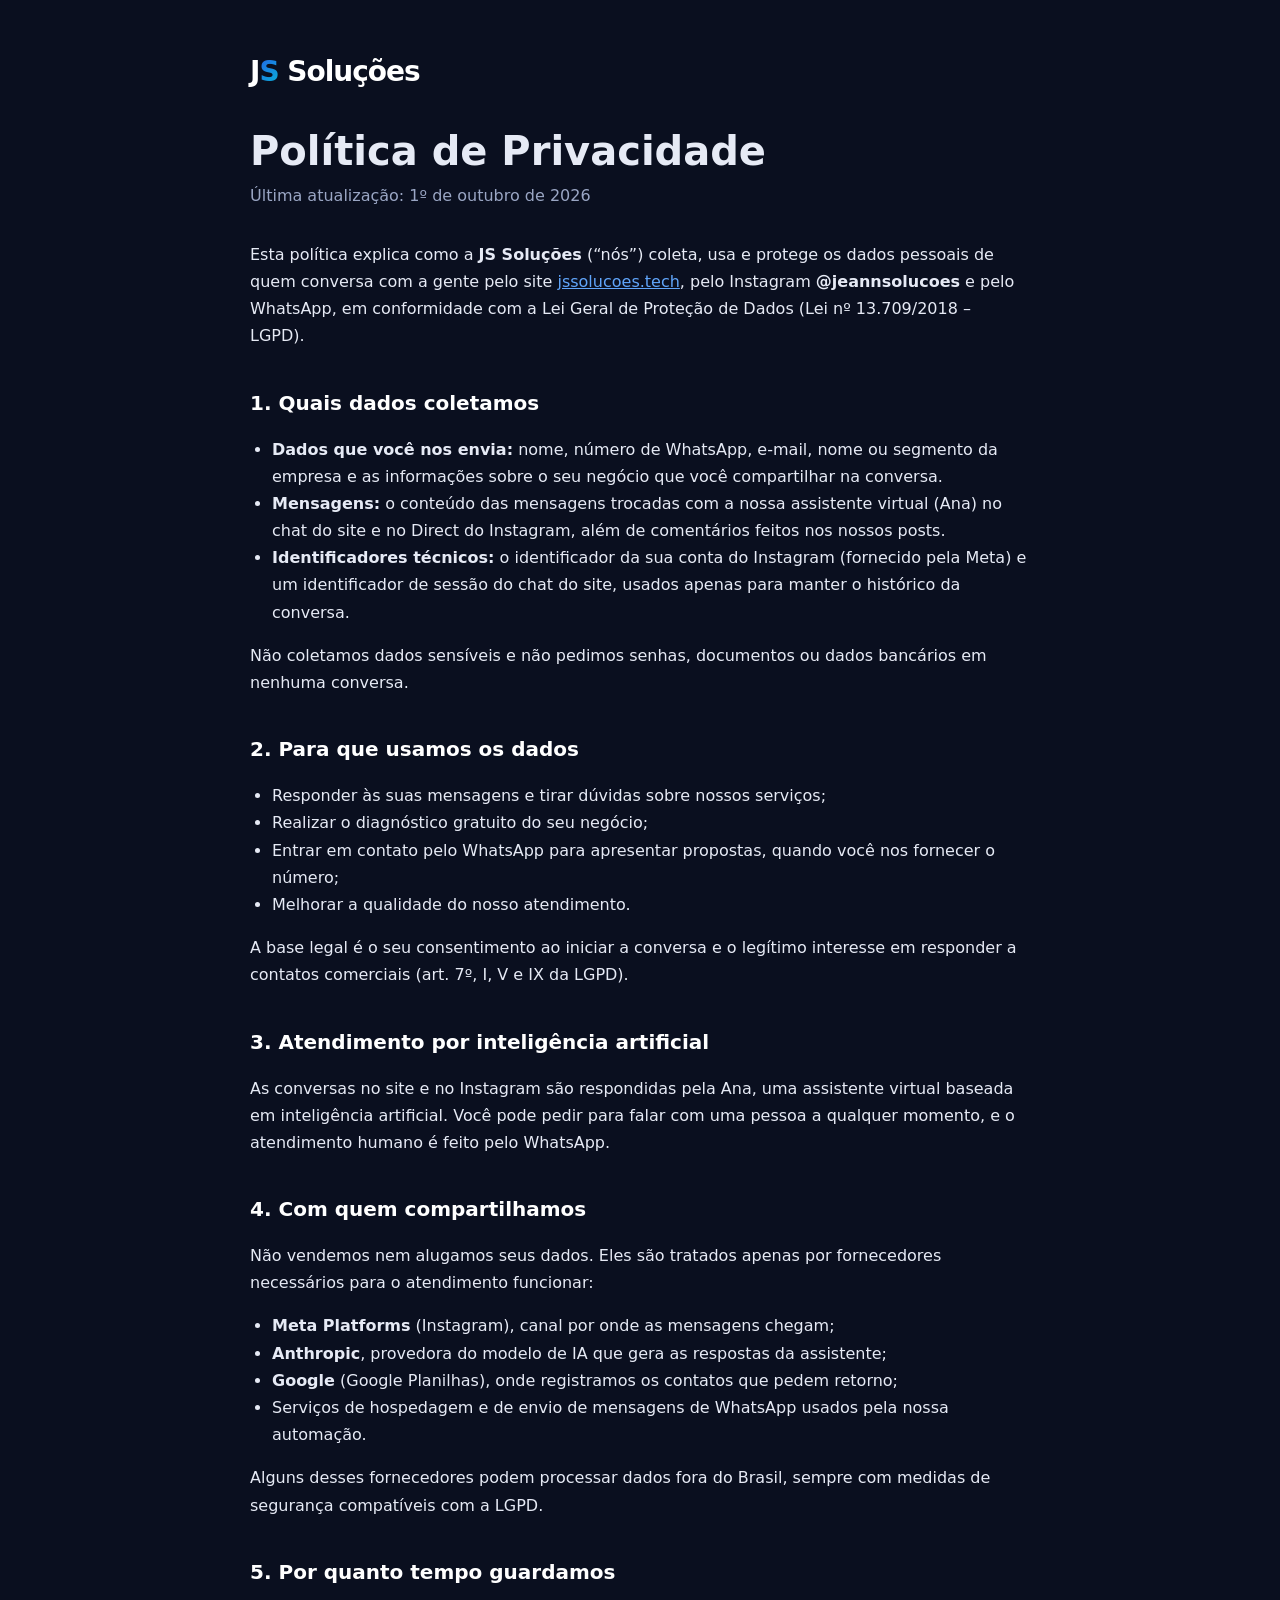
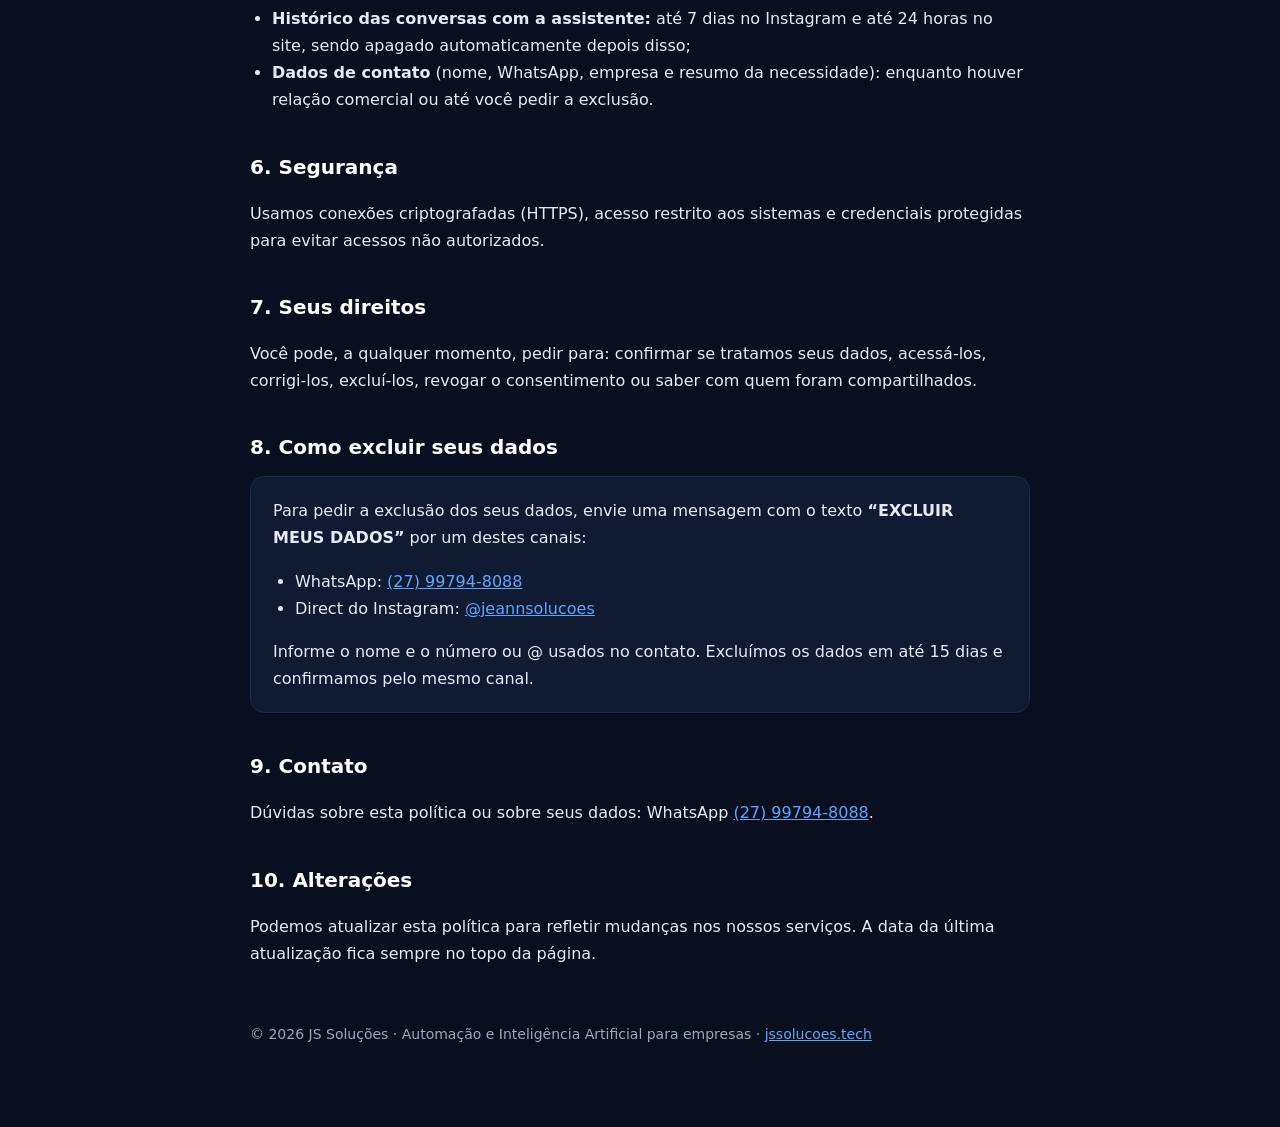
==== privacidade/index.html @ e7f72860 "Add privacy policy page for JS Soluções This HTML file outlines the privacy policy for JS Soluções, " ====
<!doctype html>
<html lang="pt-BR">
<head>
<meta charset="utf-8">
<meta name="viewport" content="width=device-width, initial-scale=1">
<title>Política de Privacidade | JS Soluções</title>
<meta name="description" content="Política de Privacidade da JS Soluções: como tratamos os dados de quem fala com a gente pelo site, Instagram e WhatsApp.">
<style>
  :root{--bg:#0a0f1f;--card:#111a33;--text:#e6eaf5;--muted:#9aa6c4;--blue:#2563eb;--cyan:#06b6d4}
  *{box-sizing:border-box}
  body{margin:0;background:var(--bg);color:var(--text);font:16px/1.7 system-ui,-apple-system,"Segoe UI",Roboto,sans-serif}
  .wrap{max-width:820px;margin:0 auto;padding:48px 20px 80px}
  .logo{font-weight:900;font-size:28px;letter-spacing:-1px;text-decoration:none;color:#fff}
  .logo span{background:linear-gradient(135deg,var(--blue),var(--cyan));-webkit-background-clip:text;background-clip:text;color:transparent}
  h1{font-size:clamp(28px,5vw,40px);line-height:1.15;margin:32px 0 8px}
  .upd{color:var(--muted);margin:0 0 32px}
  h2{font-size:20px;margin:36px 0 8px;color:#fff}
  p,li{color:var(--text)}
  ul{padding-left:22px}
  a{color:#60a5fa}
  .card{background:var(--card);border:1px solid #1e2a4d;border-radius:14px;padding:20px 22px;margin-top:12px}
  footer{margin-top:56px;color:var(--muted);font-size:14px}
</style>
</head>
<body>
<div class="wrap">
  <a class="logo" href="https://jssolucoes.tech/">J<span>S</span> Soluções</a>

  <h1>Política de Privacidade</h1>
  <p class="upd">Última atualização: 1º de outubro de 2026</p>

  <p>Esta política explica como a <strong>JS Soluções</strong> (“nós”) coleta, usa e protege os dados pessoais de quem conversa com a gente pelo site <a href="https://jssolucoes.tech/">jssolucoes.tech</a>, pelo Instagram <strong>@jeannsolucoes</strong> e pelo WhatsApp, em conformidade com a Lei Geral de Proteção de Dados (Lei nº 13.709/2018 – LGPD).</p>

  <h2>1. Quais dados coletamos</h2>
  <ul>
    <li><strong>Dados que você nos envia:</strong> nome, número de WhatsApp, e-mail, nome ou segmento da empresa e as informações sobre o seu negócio que você compartilhar na conversa.</li>
    <li><strong>Mensagens:</strong> o conteúdo das mensagens trocadas com a nossa assistente virtual (Ana) no chat do site e no Direct do Instagram, além de comentários feitos nos nossos posts.</li>
    <li><strong>Identificadores técnicos:</strong> o identificador da sua conta do Instagram (fornecido pela Meta) e um identificador de sessão do chat do site, usados apenas para manter o histórico da conversa.</li>
  </ul>
  <p>Não coletamos dados sensíveis e não pedimos senhas, documentos ou dados bancários em nenhuma conversa.</p>

  <h2>2. Para que usamos os dados</h2>
  <ul>
    <li>Responder às suas mensagens e tirar dúvidas sobre nossos serviços;</li>
    <li>Realizar o diagnóstico gratuito do seu negócio;</li>
    <li>Entrar em contato pelo WhatsApp para apresentar propostas, quando você nos fornecer o número;</li>
    <li>Melhorar a qualidade do nosso atendimento.</li>
  </ul>
  <p>A base legal é o seu consentimento ao iniciar a conversa e o legítimo interesse em responder a contatos comerciais (art. 7º, I, V e IX da LGPD).</p>

  <h2>3. Atendimento por inteligência artificial</h2>
  <p>As conversas no site e no Instagram são respondidas pela Ana, uma assistente virtual baseada em inteligência artificial. Você pode pedir para falar com uma pessoa a qualquer momento, e o atendimento humano é feito pelo WhatsApp.</p>

  <h2>4. Com quem compartilhamos</h2>
  <p>Não vendemos nem alugamos seus dados. Eles são tratados apenas por fornecedores necessários para o atendimento funcionar:</p>
  <ul>
    <li><strong>Meta Platforms</strong> (Instagram), canal por onde as mensagens chegam;</li>
    <li><strong>Anthropic</strong>, provedora do modelo de IA que gera as respostas da assistente;</li>
    <li><strong>Google</strong> (Google Planilhas), onde registramos os contatos que pedem retorno;</li>
    <li>Serviços de hospedagem e de envio de mensagens de WhatsApp usados pela nossa automação.</li>
  </ul>
  <p>Alguns desses fornecedores podem processar dados fora do Brasil, sempre com medidas de segurança compatíveis com a LGPD.</p>

  <h2>5. Por quanto tempo guardamos</h2>
  <ul>
    <li><strong>Histórico das conversas com a assistente:</strong> até 7 dias no Instagram e até 24 horas no site, sendo apagado automaticamente depois disso;</li>
    <li><strong>Dados de contato</strong> (nome, WhatsApp, empresa e resumo da necessidade): enquanto houver relação comercial ou até você pedir a exclusão.</li>
  </ul>

  <h2>6. Segurança</h2>
  <p>Usamos conexões criptografadas (HTTPS), acesso restrito aos sistemas e credenciais protegidas para evitar acessos não autorizados.</p>

  <h2>7. Seus direitos</h2>
  <p>Você pode, a qualquer momento, pedir para: confirmar se tratamos seus dados, acessá-los, corrigi-los, excluí-los, revogar o consentimento ou saber com quem foram compartilhados.</p>

  <h2 id="exclusao">8. Como excluir seus dados</h2>
  <div class="card">
    <p style="margin-top:0">Para pedir a exclusão dos seus dados, envie uma mensagem com o texto <strong>“EXCLUIR MEUS DADOS”</strong> por um destes canais:</p>
    <ul>
      <li>WhatsApp: <a href="https://wa.me/5527997948088">(27) 99794-8088</a></li>
      <li>Direct do Instagram: <a href="https://www.instagram.com/jeannsolucoes/">@jeannsolucoes</a></li>
    </ul>
    <p style="margin-bottom:0">Informe o nome e o número ou @ usados no contato. Excluímos os dados em até 15 dias e confirmamos pelo mesmo canal.</p>
  </div>

  <h2>9. Contato</h2>
  <p>Dúvidas sobre esta política ou sobre seus dados: WhatsApp <a href="https://wa.me/5527997948088">(27) 99794-8088</a>.</p>

  <h2>10. Alterações</h2>
  <p>Podemos atualizar esta política para refletir mudanças nos nossos serviços. A data da última atualização fica sempre no topo da página.</p>

  <footer>© 2026 JS Soluções · Automação e Inteligência Artificial para empresas · <a href="https://jssolucoes.tech/">jssolucoes.tech</a></footer>
</div>
</body>
</html>
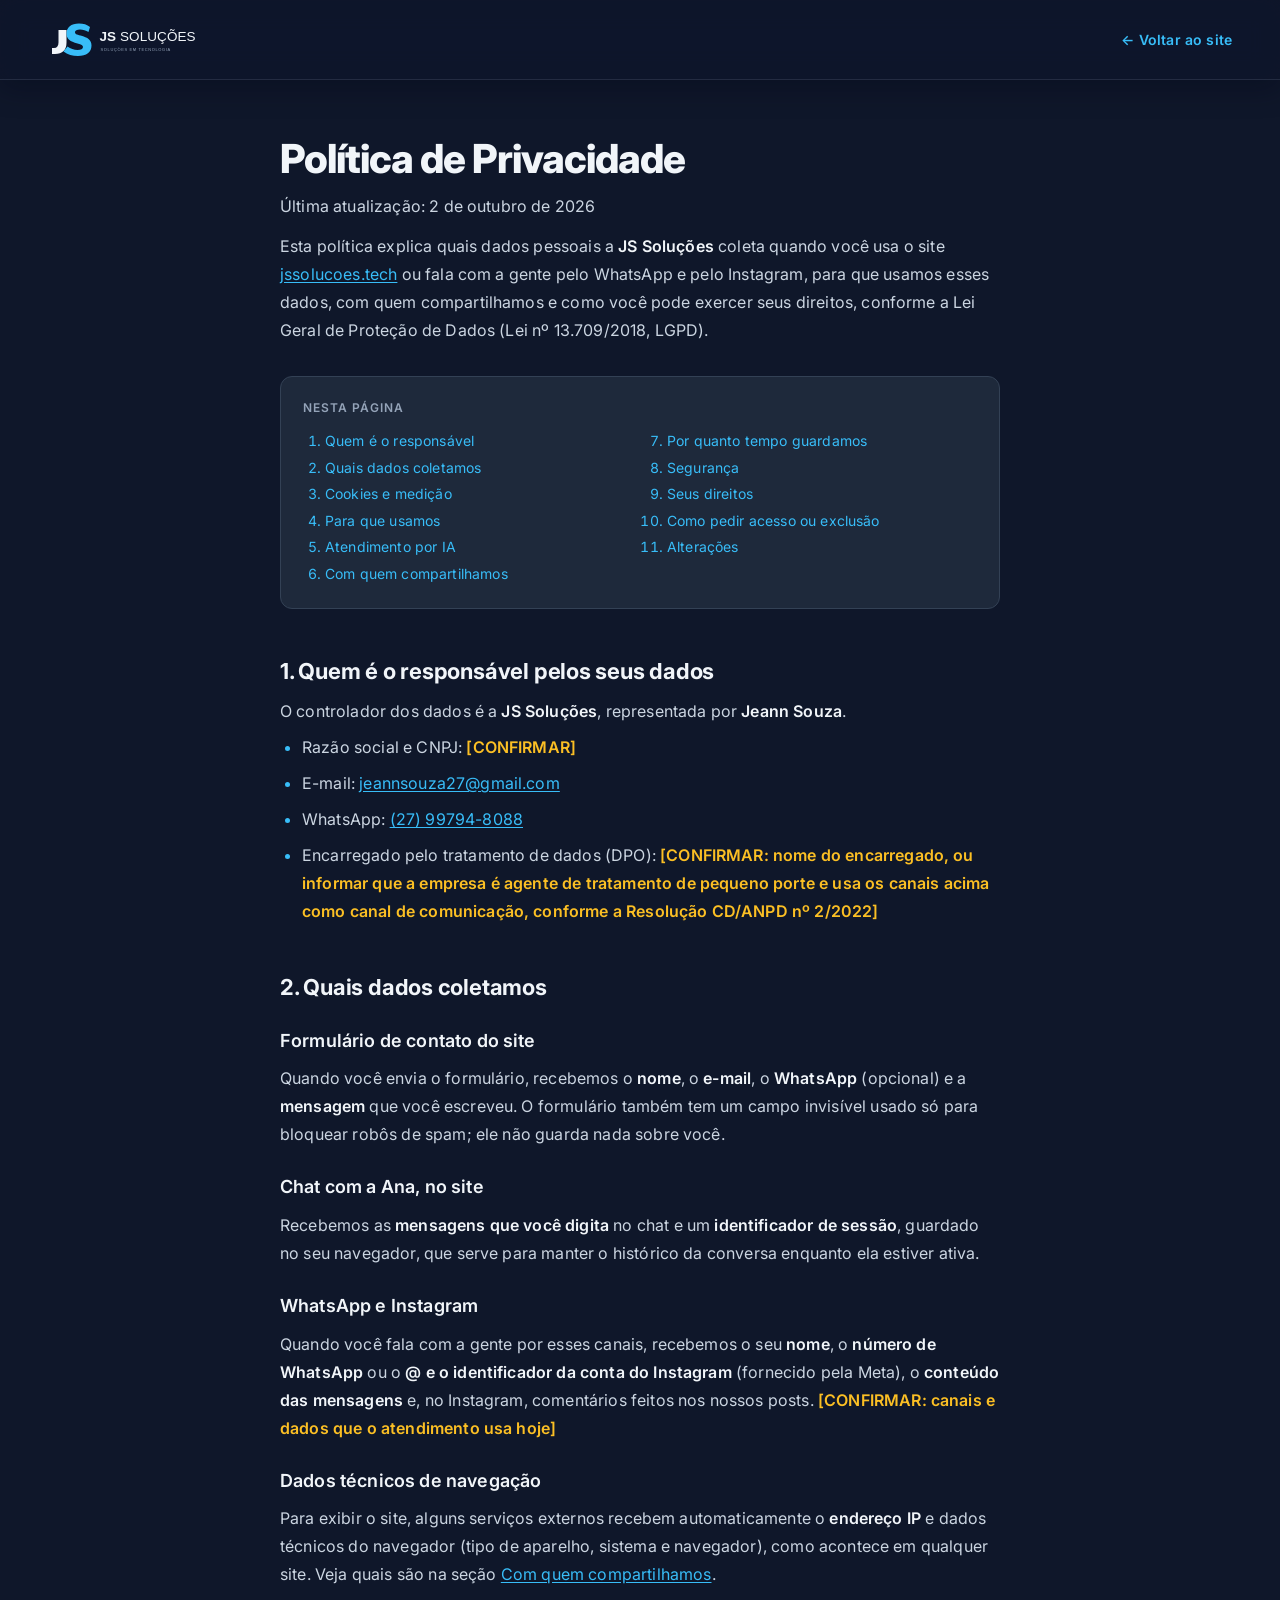
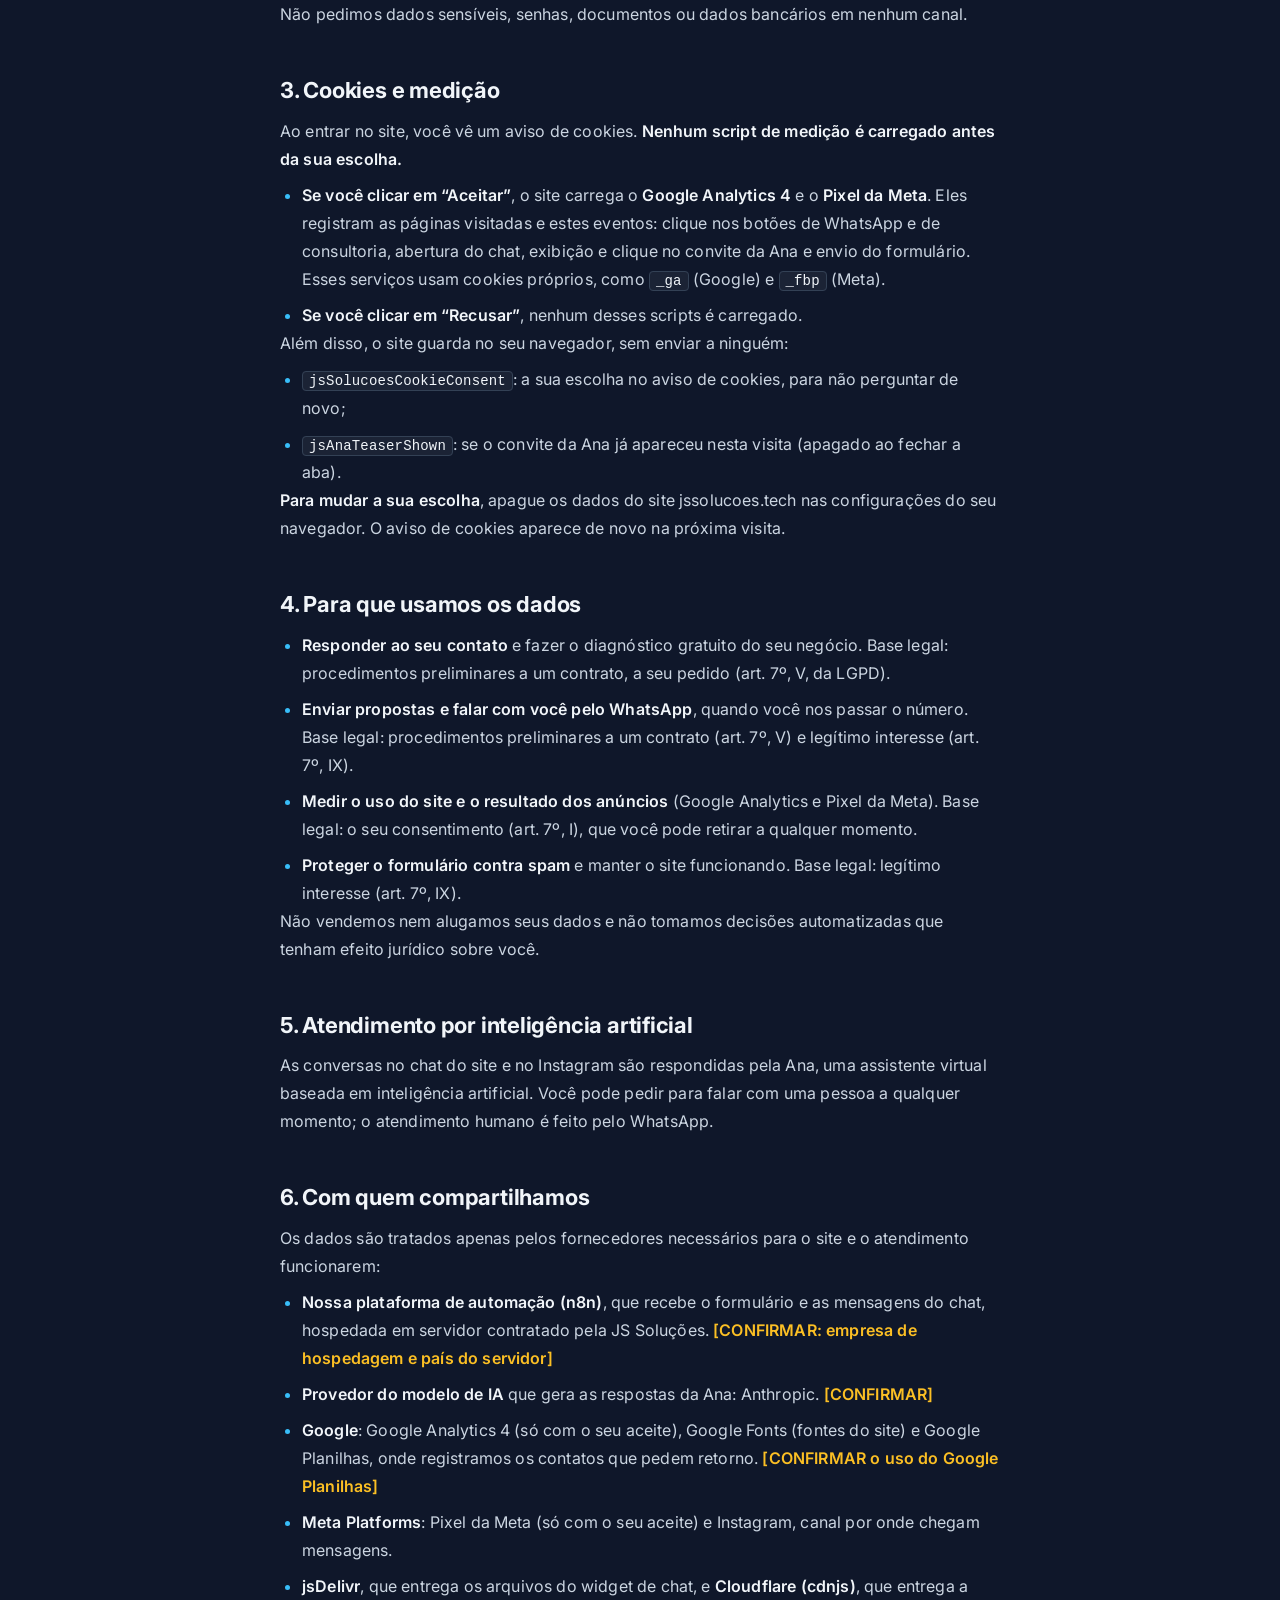
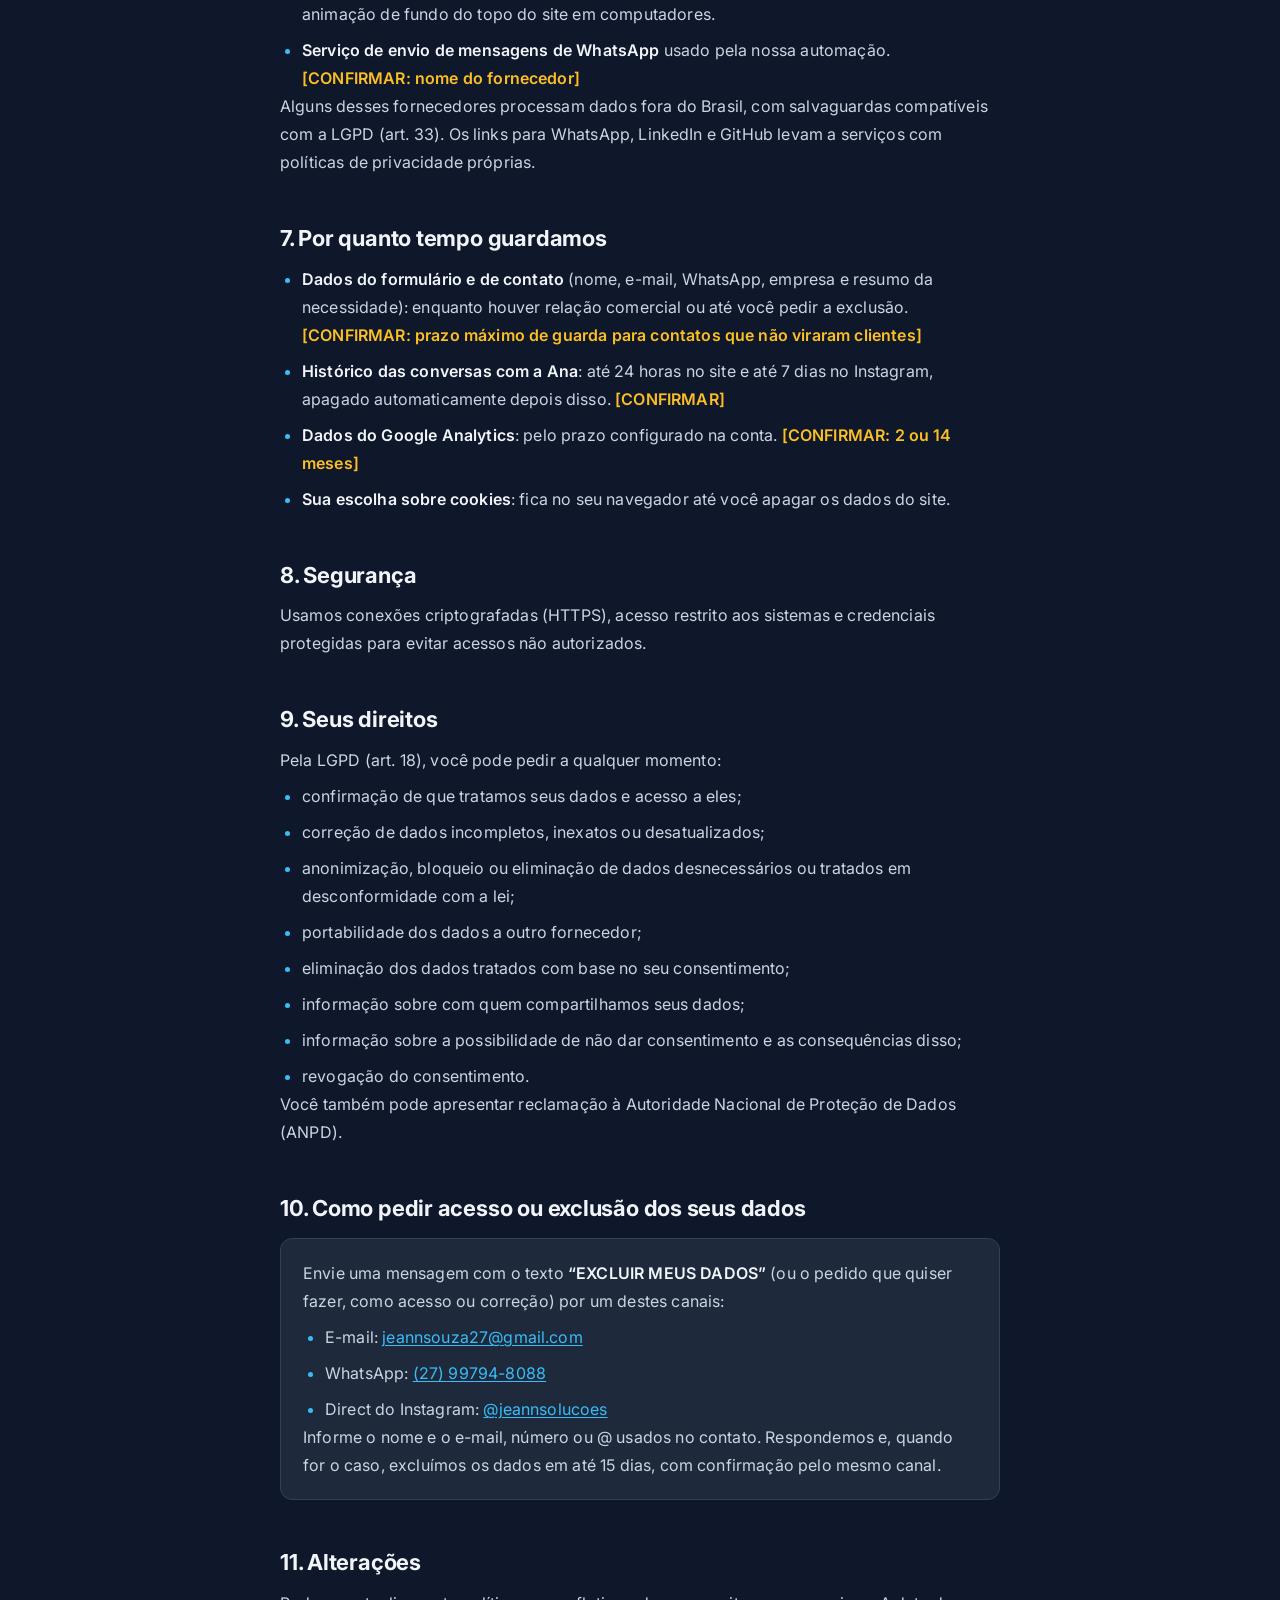
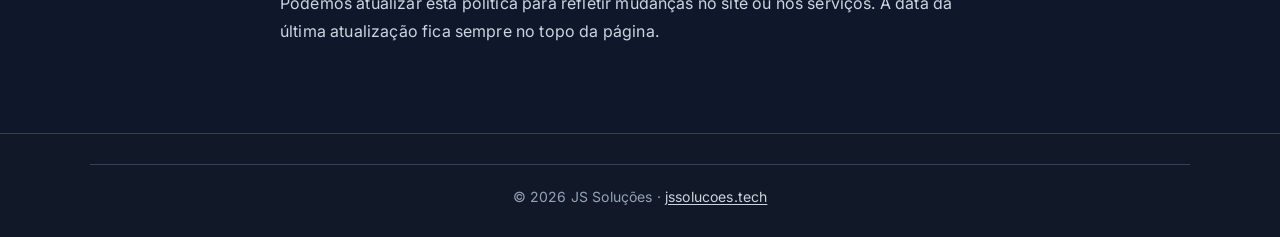
==== commit 2fdb8679: "Atualiza a Política de Privacidade com o que o site faz de fato - Responsável (JS Soluções, Jeann So" ====
--- a/privacidade/index.html
+++ b/privacidade/index.html
@@ -1,95 +1,378 @@
-<!doctype html>
+<!DOCTYPE html>
 <html lang="pt-BR">
+
 <head>
-<meta charset="utf-8">
-<meta name="viewport" content="width=device-width, initial-scale=1">
-<title>Política de Privacidade | JS Soluções</title>
-<meta name="description" content="Política de Privacidade da JS Soluções: como tratamos os dados de quem fala com a gente pelo site, Instagram e WhatsApp.">
-<style>
-  :root{--bg:#0a0f1f;--card:#111a33;--text:#e6eaf5;--muted:#9aa6c4;--blue:#2563eb;--cyan:#06b6d4}
-  *{box-sizing:border-box}
-  body{margin:0;background:var(--bg);color:var(--text);font:16px/1.7 system-ui,-apple-system,"Segoe UI",Roboto,sans-serif}
-  .wrap{max-width:820px;margin:0 auto;padding:48px 20px 80px}
-  .logo{font-weight:900;font-size:28px;letter-spacing:-1px;text-decoration:none;color:#fff}
-  .logo span{background:linear-gradient(135deg,var(--blue),var(--cyan));-webkit-background-clip:text;background-clip:text;color:transparent}
-  h1{font-size:clamp(28px,5vw,40px);line-height:1.15;margin:32px 0 8px}
-  .upd{color:var(--muted);margin:0 0 32px}
-  h2{font-size:20px;margin:36px 0 8px;color:#fff}
-  p,li{color:var(--text)}
-  ul{padding-left:22px}
-  a{color:#60a5fa}
-  .card{background:var(--card);border:1px solid #1e2a4d;border-radius:14px;padding:20px 22px;margin-top:12px}
-  footer{margin-top:56px;color:var(--muted);font-size:14px}
-</style>
+  <meta charset="UTF-8">
+  <meta name="viewport" content="width=device-width, initial-scale=1.0">
+  <title>Política de Privacidade | JS Soluções</title>
+  <meta name="description"
+    content="Política de Privacidade da JS Soluções: quais dados o site coleta, para que usamos, com quem compartilhamos, por quanto tempo guardamos e como pedir acesso ou exclusão.">
+  <link rel="canonical" href="https://jssolucoes.tech/privacidade/">
+  <meta name="robots" content="index, follow">
+  <link rel="icon" type="image/svg+xml" href="../js-solucoes-logo-brand.svg">
+
+  <link rel="preconnect" href="https://fonts.googleapis.com">
+  <link rel="preconnect" href="https://fonts.gstatic.com" crossorigin>
+  <link href="https://fonts.googleapis.com/css2?family=Inter:wght@400;500;600;700;800&display=swap"
+    rel="stylesheet">
+  <link rel="stylesheet" href="../styles.css?v=20261002d">
+
+  <style>
+    /* Sem scripts.js aqui: o cabeçalho fixo fica sempre com o fundo desfocado,
+       para o texto não aparecer por baixo dele ao rolar */
+    #site-header::after {
+      opacity: 1;
+    }
+
+    /* Página de texto longo: mesma identidade do site, medida de leitura confortável */
+    .legal {
+      max-width: 760px;
+      margin: 0 auto;
+      padding: 56px 20px 88px;
+    }
+
+    .legal h1 {
+      font-size: var(--type-section);
+      font-weight: 800;
+      line-height: 1.15;
+      letter-spacing: -0.025em;
+      color: var(--text);
+      text-wrap: balance;
+    }
+
+    .legal-updated {
+      margin-top: 10px;
+      font-size: var(--type-support);
+      color: var(--text-muted);
+    }
+
+    .legal-intro {
+      margin-top: 28px;
+      font-size: var(--type-title);
+      line-height: 1.7;
+      color: var(--text-secondary);
+    }
+
+    .legal h2 {
+      margin: 48px 0 12px;
+      font-size: var(--type-heading);
+      font-weight: 700;
+      line-height: 1.3;
+      letter-spacing: -0.01em;
+      color: var(--text);
+      scroll-margin-top: 96px;
+    }
+
+    .legal h3 {
+      margin: 24px 0 8px;
+      font-size: var(--type-title);
+      font-weight: 600;
+      color: var(--text);
+    }
+
+    .legal p,
+    .legal li {
+      font-size: var(--type-body);
+      line-height: 1.75;
+      color: var(--text-secondary);
+    }
+
+    .legal p + p {
+      margin-top: 12px;
+    }
+
+    .legal ul {
+      margin-top: 8px;
+      padding-left: 22px;
+      display: flex;
+      flex-direction: column;
+      gap: 8px;
+    }
+
+    .legal li::marker {
+      color: var(--accent);
+    }
+
+    .legal strong {
+      color: var(--text);
+      font-weight: 600;
+    }
+
+    .legal a {
+      color: var(--accent);
+      text-decoration: underline;
+      text-underline-offset: 2px;
+    }
+
+    .legal code {
+      font-family: ui-monospace, 'SFMono-Regular', Consolas, monospace;
+      font-size: 0.875em;
+      color: var(--text);
+      background: rgba(255, 255, 255, 0.05);
+      border: 1px solid var(--border);
+      border-radius: 4px;
+      padding: 1px 6px;
+    }
+
+    /* Marcador de informação a preencher pelo responsável */
+    .confirmar {
+      color: #fbbf24;
+      font-weight: 600;
+    }
+
+    .legal-box {
+      margin-top: 16px;
+      padding: 20px 22px;
+      background: var(--bg-card);
+      border: 1px solid var(--border);
+      border-radius: 12px;
+    }
+
+    .legal-box p:first-child {
+      margin-top: 0;
+    }
+
+    .legal-toc {
+      margin-top: 32px;
+      padding: 20px 22px;
+      background: var(--bg-card);
+      border: 1px solid var(--border);
+      border-radius: 12px;
+    }
+
+    .legal-toc p {
+      font-size: var(--type-label);
+      font-weight: 600;
+      letter-spacing: 0.08em;
+      text-transform: uppercase;
+      color: var(--text-muted);
+    }
+
+    .legal-toc ol {
+      margin-top: 10px;
+      padding-left: 22px;
+      columns: 2;
+      column-gap: 32px;
+    }
+
+    .legal-toc li {
+      font-size: var(--type-support);
+      line-height: 1.9;
+    }
+
+    .legal-toc a {
+      text-decoration: none;
+    }
+
+    .legal-toc a:hover {
+      text-decoration: underline;
+    }
+
+    .legal-back {
+      font-size: var(--type-support);
+      font-weight: 600;
+      color: var(--accent);
+      text-decoration: none;
+    }
+
+    .legal-back:hover {
+      text-decoration: underline;
+    }
+
+    @media (max-width: 640px) {
+      .legal {
+        padding: 40px 16px 64px;
+      }
+
+      .legal-toc ol {
+        columns: 1;
+      }
+    }
+  </style>
 </head>
+
 <body>
-<div class="wrap">
-  <a class="logo" href="https://jssolucoes.tech/">J<span>S</span> Soluções</a>
-
-  <h1>Política de Privacidade</h1>
-  <p class="upd">Última atualização: 1º de outubro de 2026</p>
-
-  <p>Esta política explica como a <strong>JS Soluções</strong> (“nós”) coleta, usa e protege os dados pessoais de quem conversa com a gente pelo site <a href="https://jssolucoes.tech/">jssolucoes.tech</a>, pelo Instagram <strong>@jeannsolucoes</strong> e pelo WhatsApp, em conformidade com a Lei Geral de Proteção de Dados (Lei nº 13.709/2018 – LGPD).</p>
-
-  <h2>1. Quais dados coletamos</h2>
-  <ul>
-    <li><strong>Dados que você nos envia:</strong> nome, número de WhatsApp, e-mail, nome ou segmento da empresa e as informações sobre o seu negócio que você compartilhar na conversa.</li>
-    <li><strong>Mensagens:</strong> o conteúdo das mensagens trocadas com a nossa assistente virtual (Ana) no chat do site e no Direct do Instagram, além de comentários feitos nos nossos posts.</li>
-    <li><strong>Identificadores técnicos:</strong> o identificador da sua conta do Instagram (fornecido pela Meta) e um identificador de sessão do chat do site, usados apenas para manter o histórico da conversa.</li>
-  </ul>
-  <p>Não coletamos dados sensíveis e não pedimos senhas, documentos ou dados bancários em nenhuma conversa.</p>
-
-  <h2>2. Para que usamos os dados</h2>
-  <ul>
-    <li>Responder às suas mensagens e tirar dúvidas sobre nossos serviços;</li>
-    <li>Realizar o diagnóstico gratuito do seu negócio;</li>
-    <li>Entrar em contato pelo WhatsApp para apresentar propostas, quando você nos fornecer o número;</li>
-    <li>Melhorar a qualidade do nosso atendimento.</li>
-  </ul>
-  <p>A base legal é o seu consentimento ao iniciar a conversa e o legítimo interesse em responder a contatos comerciais (art. 7º, I, V e IX da LGPD).</p>
-
-  <h2>3. Atendimento por inteligência artificial</h2>
-  <p>As conversas no site e no Instagram são respondidas pela Ana, uma assistente virtual baseada em inteligência artificial. Você pode pedir para falar com uma pessoa a qualquer momento, e o atendimento humano é feito pelo WhatsApp.</p>
-
-  <h2>4. Com quem compartilhamos</h2>
-  <p>Não vendemos nem alugamos seus dados. Eles são tratados apenas por fornecedores necessários para o atendimento funcionar:</p>
-  <ul>
-    <li><strong>Meta Platforms</strong> (Instagram), canal por onde as mensagens chegam;</li>
-    <li><strong>Anthropic</strong>, provedora do modelo de IA que gera as respostas da assistente;</li>
-    <li><strong>Google</strong> (Google Planilhas), onde registramos os contatos que pedem retorno;</li>
-    <li>Serviços de hospedagem e de envio de mensagens de WhatsApp usados pela nossa automação.</li>
-  </ul>
-  <p>Alguns desses fornecedores podem processar dados fora do Brasil, sempre com medidas de segurança compatíveis com a LGPD.</p>
-
-  <h2>5. Por quanto tempo guardamos</h2>
-  <ul>
-    <li><strong>Histórico das conversas com a assistente:</strong> até 7 dias no Instagram e até 24 horas no site, sendo apagado automaticamente depois disso;</li>
-    <li><strong>Dados de contato</strong> (nome, WhatsApp, empresa e resumo da necessidade): enquanto houver relação comercial ou até você pedir a exclusão.</li>
-  </ul>
-
-  <h2>6. Segurança</h2>
-  <p>Usamos conexões criptografadas (HTTPS), acesso restrito aos sistemas e credenciais protegidas para evitar acessos não autorizados.</p>
-
-  <h2>7. Seus direitos</h2>
-  <p>Você pode, a qualquer momento, pedir para: confirmar se tratamos seus dados, acessá-los, corrigi-los, excluí-los, revogar o consentimento ou saber com quem foram compartilhados.</p>
-
-  <h2 id="exclusao">8. Como excluir seus dados</h2>
-  <div class="card">
-    <p style="margin-top:0">Para pedir a exclusão dos seus dados, envie uma mensagem com o texto <strong>“EXCLUIR MEUS DADOS”</strong> por um destes canais:</p>
-    <ul>
+
+  <header id="site-header">
+    <a href="../" class="logo">
+      <img src="../js-solucoes-logo-brand.svg" alt="JS Soluções" class="logo-img" width="155" height="48">
+    </a>
+    <a href="../" class="legal-back">← Voltar ao site</a>
+  </header>
+
+  <main class="legal">
+    <h1>Política de Privacidade</h1>
+    <p class="legal-updated">Última atualização: 2 de outubro de 2026</p>
+
+    <p class="legal-intro">Esta política explica quais dados pessoais a <strong>JS Soluções</strong> coleta quando você
+      usa o site <a href="https://jssolucoes.tech/">jssolucoes.tech</a> ou fala com a gente pelo WhatsApp e pelo
+      Instagram, para que usamos esses dados, com quem compartilhamos e como você pode exercer seus direitos, conforme a
+      Lei Geral de Proteção de Dados (Lei nº 13.709/2018, LGPD).</p>
+
+    <nav class="legal-toc" aria-label="Nesta página">
+      <p>Nesta página</p>
+      <ol>
+        <li><a href="#responsavel">Quem é o responsável</a></li>
+        <li><a href="#dados">Quais dados coletamos</a></li>
+        <li><a href="#cookies">Cookies e medição</a></li>
+        <li><a href="#finalidades">Para que usamos</a></li>
+        <li><a href="#ia">Atendimento por IA</a></li>
+        <li><a href="#compartilhamento">Com quem compartilhamos</a></li>
+        <li><a href="#retencao">Por quanto tempo guardamos</a></li>
+        <li><a href="#seguranca">Segurança</a></li>
+        <li><a href="#direitos">Seus direitos</a></li>
+        <li><a href="#exclusao">Como pedir acesso ou exclusão</a></li>
+        <li><a href="#alteracoes">Alterações</a></li>
+      </ol>
+    </nav>
+
+    <h2 id="responsavel">1. Quem é o responsável pelos seus dados</h2>
+    <p>O controlador dos dados é a <strong>JS Soluções</strong>, representada por <strong>Jeann Souza</strong>.</p>
+    <ul>
+      <li>Razão social e CNPJ: <span class="confirmar">[CONFIRMAR]</span></li>
+      <li>E-mail: <a href="mailto:jeannsouza27@gmail.com">jeannsouza27@gmail.com</a></li>
       <li>WhatsApp: <a href="https://wa.me/5527997948088">(27) 99794-8088</a></li>
-      <li>Direct do Instagram: <a href="https://www.instagram.com/jeannsolucoes/">@jeannsolucoes</a></li>
-    </ul>
-    <p style="margin-bottom:0">Informe o nome e o número ou @ usados no contato. Excluímos os dados em até 15 dias e confirmamos pelo mesmo canal.</p>
-  </div>
-
-  <h2>9. Contato</h2>
-  <p>Dúvidas sobre esta política ou sobre seus dados: WhatsApp <a href="https://wa.me/5527997948088">(27) 99794-8088</a>.</p>
-
-  <h2>10. Alterações</h2>
-  <p>Podemos atualizar esta política para refletir mudanças nos nossos serviços. A data da última atualização fica sempre no topo da página.</p>
-
-  <footer>© 2026 JS Soluções · Automação e Inteligência Artificial para empresas · <a href="https://jssolucoes.tech/">jssolucoes.tech</a></footer>
-</div>
+      <li>Encarregado pelo tratamento de dados (DPO): <span class="confirmar">[CONFIRMAR: nome do encarregado, ou
+          informar que a empresa é agente de tratamento de pequeno porte e usa os canais acima como canal de
+          comunicação, conforme a Resolução CD/ANPD nº 2/2022]</span></li>
+    </ul>
+
+    <h2 id="dados">2. Quais dados coletamos</h2>
+
+    <h3>Formulário de contato do site</h3>
+    <p>Quando você envia o formulário, recebemos o <strong>nome</strong>, o <strong>e-mail</strong>, o
+      <strong>WhatsApp</strong> (opcional) e a <strong>mensagem</strong> que você escreveu. O formulário também tem
+      um campo invisível usado só para bloquear robôs de spam; ele não guarda nada sobre você.</p>
+
+    <h3>Chat com a Ana, no site</h3>
+    <p>Recebemos as <strong>mensagens que você digita</strong> no chat e um <strong>identificador de sessão</strong>,
+      guardado no seu navegador, que serve para manter o histórico da conversa enquanto ela estiver ativa.</p>
+
+    <h3>WhatsApp e Instagram</h3>
+    <p>Quando você fala com a gente por esses canais, recebemos o seu <strong>nome</strong>, o
+      <strong>número de WhatsApp</strong> ou o <strong>@ e o identificador da conta do Instagram</strong>
+      (fornecido pela Meta), o <strong>conteúdo das mensagens</strong> e, no Instagram, comentários feitos nos nossos
+      posts. <span class="confirmar">[CONFIRMAR: canais e dados que o atendimento usa hoje]</span></p>
+
+    <h3>Dados técnicos de navegação</h3>
+    <p>Para exibir o site, alguns serviços externos recebem automaticamente o <strong>endereço IP</strong> e dados
+      técnicos do navegador (tipo de aparelho, sistema e navegador), como acontece em qualquer site. Veja quais são na
+      seção <a href="#compartilhamento">Com quem compartilhamos</a>.</p>
+
+    <p>Não pedimos dados sensíveis, senhas, documentos ou dados bancários em nenhum canal.</p>
+
+    <h2 id="cookies">3. Cookies e medição</h2>
+    <p>Ao entrar no site, você vê um aviso de cookies. <strong>Nenhum script de medição é carregado antes da sua
+        escolha.</strong></p>
+    <ul>
+      <li><strong>Se você clicar em “Aceitar”</strong>, o site carrega o <strong>Google Analytics 4</strong> e o
+        <strong>Pixel da Meta</strong>. Eles registram as páginas visitadas e estes eventos: clique nos botões de
+        WhatsApp e de consultoria, abertura do chat, exibição e clique no convite da Ana e envio do formulário. Esses
+        serviços usam cookies próprios, como <code>_ga</code> (Google) e <code>_fbp</code> (Meta).</li>
+      <li><strong>Se você clicar em “Recusar”</strong>, nenhum desses scripts é carregado.</li>
+    </ul>
+    <p>Além disso, o site guarda no seu navegador, sem enviar a ninguém:</p>
+    <ul>
+      <li><code>jsSolucoesCookieConsent</code>: a sua escolha no aviso de cookies, para não perguntar de novo;</li>
+      <li><code>jsAnaTeaserShown</code>: se o convite da Ana já apareceu nesta visita (apagado ao fechar a aba).</li>
+    </ul>
+    <p><strong>Para mudar a sua escolha</strong>, apague os dados do site jssolucoes.tech nas configurações do seu
+      navegador. O aviso de cookies aparece de novo na próxima visita.</p>
+
+    <h2 id="finalidades">4. Para que usamos os dados</h2>
+    <ul>
+      <li><strong>Responder ao seu contato</strong> e fazer o diagnóstico gratuito do seu negócio. Base legal:
+        procedimentos preliminares a um contrato, a seu pedido (art. 7º, V, da LGPD).</li>
+      <li><strong>Enviar propostas e falar com você pelo WhatsApp</strong>, quando você nos passar o número. Base
+        legal: procedimentos preliminares a um contrato (art. 7º, V) e legítimo interesse (art. 7º, IX).</li>
+      <li><strong>Medir o uso do site e o resultado dos anúncios</strong> (Google Analytics e Pixel da Meta). Base
+        legal: o seu consentimento (art. 7º, I), que você pode retirar a qualquer momento.</li>
+      <li><strong>Proteger o formulário contra spam</strong> e manter o site funcionando. Base legal: legítimo
+        interesse (art. 7º, IX).</li>
+    </ul>
+    <p>Não vendemos nem alugamos seus dados e não tomamos decisões automatizadas que tenham efeito jurídico sobre
+      você.</p>
+
+    <h2 id="ia">5. Atendimento por inteligência artificial</h2>
+    <p>As conversas no chat do site e no Instagram são respondidas pela Ana, uma assistente virtual baseada em
+      inteligência artificial. Você pode pedir para falar com uma pessoa a qualquer momento; o atendimento humano é
+      feito pelo WhatsApp.</p>
+
+    <h2 id="compartilhamento">6. Com quem compartilhamos</h2>
+    <p>Os dados são tratados apenas pelos fornecedores necessários para o site e o atendimento funcionarem:</p>
+    <ul>
+      <li><strong>Nossa plataforma de automação (n8n)</strong>, que recebe o formulário e as mensagens do chat,
+        hospedada em servidor contratado pela JS Soluções. <span class="confirmar">[CONFIRMAR: empresa de hospedagem
+          e país do servidor]</span></li>
+      <li><strong>Provedor do modelo de IA</strong> que gera as respostas da Ana: Anthropic. <span
+          class="confirmar">[CONFIRMAR]</span></li>
+      <li><strong>Google</strong>: Google Analytics 4 (só com o seu aceite), Google Fonts (fontes do site) e Google
+        Planilhas, onde registramos os contatos que pedem retorno. <span class="confirmar">[CONFIRMAR o uso do Google
+          Planilhas]</span></li>
+      <li><strong>Meta Platforms</strong>: Pixel da Meta (só com o seu aceite) e Instagram, canal por onde chegam
+        mensagens.</li>
+      <li><strong>jsDelivr</strong>, que entrega os arquivos do widget de chat, e <strong>Cloudflare (cdnjs)</strong>,
+        que entrega a animação de fundo do topo do site em computadores.</li>
+      <li><strong>Serviço de envio de mensagens de WhatsApp</strong> usado pela nossa automação. <span
+          class="confirmar">[CONFIRMAR: nome do fornecedor]</span></li>
+    </ul>
+    <p>Alguns desses fornecedores processam dados fora do Brasil, com salvaguardas compatíveis com a LGPD (art. 33).
+      Os links para WhatsApp, LinkedIn e GitHub levam a serviços com políticas de privacidade próprias.</p>
+
+    <h2 id="retencao">7. Por quanto tempo guardamos</h2>
+    <ul>
+      <li><strong>Dados do formulário e de contato</strong> (nome, e-mail, WhatsApp, empresa e resumo da
+        necessidade): enquanto houver relação comercial ou até você pedir a exclusão. <span
+          class="confirmar">[CONFIRMAR: prazo máximo de guarda para contatos que não viraram clientes]</span></li>
+      <li><strong>Histórico das conversas com a Ana</strong>: até 24 horas no site e até 7 dias no Instagram, apagado
+        automaticamente depois disso. <span class="confirmar">[CONFIRMAR]</span></li>
+      <li><strong>Dados do Google Analytics</strong>: pelo prazo configurado na conta. <span
+          class="confirmar">[CONFIRMAR: 2 ou 14 meses]</span></li>
+      <li><strong>Sua escolha sobre cookies</strong>: fica no seu navegador até você apagar os dados do site.</li>
+    </ul>
+
+    <h2 id="seguranca">8. Segurança</h2>
+    <p>Usamos conexões criptografadas (HTTPS), acesso restrito aos sistemas e credenciais protegidas para evitar
+      acessos não autorizados.</p>
+
+    <h2 id="direitos">9. Seus direitos</h2>
+    <p>Pela LGPD (art. 18), você pode pedir a qualquer momento:</p>
+    <ul>
+      <li>confirmação de que tratamos seus dados e acesso a eles;</li>
+      <li>correção de dados incompletos, inexatos ou desatualizados;</li>
+      <li>anonimização, bloqueio ou eliminação de dados desnecessários ou tratados em desconformidade com a lei;</li>
+      <li>portabilidade dos dados a outro fornecedor;</li>
+      <li>eliminação dos dados tratados com base no seu consentimento;</li>
+      <li>informação sobre com quem compartilhamos seus dados;</li>
+      <li>informação sobre a possibilidade de não dar consentimento e as consequências disso;</li>
+      <li>revogação do consentimento.</li>
+    </ul>
+    <p>Você também pode apresentar reclamação à Autoridade Nacional de Proteção de Dados (ANPD).</p>
+
+    <h2 id="exclusao">10. Como pedir acesso ou exclusão dos seus dados</h2>
+    <div class="legal-box">
+      <p>Envie uma mensagem com o texto <strong>“EXCLUIR MEUS DADOS”</strong> (ou o pedido que quiser fazer, como
+        acesso ou correção) por um destes canais:</p>
+      <ul>
+        <li>E-mail: <a href="mailto:jeannsouza27@gmail.com">jeannsouza27@gmail.com</a></li>
+        <li>WhatsApp: <a href="https://wa.me/5527997948088">(27) 99794-8088</a></li>
+        <li>Direct do Instagram: <a href="https://www.instagram.com/jeannsolucoes/">@jeannsolucoes</a></li>
+      </ul>
+      <p>Informe o nome e o e-mail, número ou @ usados no contato. Respondemos e, quando for o caso, excluímos os dados
+        em até 15 dias, com confirmação pelo mesmo canal.</p>
+    </div>
+
+    <h2 id="alteracoes">11. Alterações</h2>
+    <p>Podemos atualizar esta política para refletir mudanças no site ou nos serviços. A data da última atualização
+      fica sempre no topo da página.</p>
+  </main>
+
+  <footer>
+    <div class="footer-inner">
+      <p class="footer-bottom">© 2026 JS Soluções &middot; <a href="../">jssolucoes.tech</a></p>
+    </div>
+  </footer>
+
 </body>
+
 </html>
--- a/styles.css
+++ b/styles.css
@@ -0,0 +1,2928 @@
+:root {
+  --bg: #0f172a;
+  --bg-alt: #111827;
+  --bg-card: #1e293b;
+  --accent: #38bdf8;
+  --accent-dark: #0ea5e9;
+  --accent-purple: #818cf8;
+  --panel-bg: rgba(15, 23, 42, 0.88);
+  --panel-border: rgba(148, 163, 184, 0.18);
+  --panel-soft: rgba(56, 189, 248, 0.08);
+  --font-sans: 'Inter', Arial, sans-serif;
+  /* Escala tipográfica — 7 tamanhos, nada abaixo de 12px */
+  --type-display: clamp(2.375rem, 1.25rem + 3.6vw, 4rem); /* 38–64px: H1 */
+  --type-section: clamp(1.75rem, 1.2rem + 2vw, 2.5rem);   /* 28–40px: H2, números de destaque */
+  --type-heading: 1.375rem;                                /* 22px: títulos de card, métricas */
+  --type-title: 1.125rem;                                  /* 18px: subtítulos, lead */
+  --type-body: 1rem;                                       /* 16px: texto corrido */
+  --type-support: 0.875rem;                                /* 14px: apoio, botões, listas */
+  --type-label: 0.75rem;                                   /* 12px: rótulos e metadados */
+  --text: #f1f5f9;
+  --text-secondary: #cbd5e1;
+  --text-muted: #94a3b8;
+  --border: #334155;
+  --gradient: linear-gradient(135deg, #38bdf8 0%, #818cf8 100%);
+  /* Versão mais escura do gradiente, para texto branco em cima (contraste AA) */
+  --gradient-btn: linear-gradient(135deg, #0369a1 0%, #4f46e5 100%);
+  --glass-bg: rgba(30, 41, 59, 0.55);
+  --glass-border: rgba(56, 189, 248, 0.18);
+}
+
+* {
+  margin: 0;
+  padding: 0;
+  box-sizing: border-box;
+  scroll-behavior: smooth;
+}
+
+body {
+  background-color: var(--bg);
+  color: var(--text);
+  font-family: var(--font-sans);
+  font-size: var(--type-body);
+  line-height: 1.7;
+  letter-spacing: 0.01em;
+  overflow-x: hidden;
+}
+
+/* Âncoras do menu param abaixo do header fixo */
+section[id] {
+  scroll-margin-top: 80px;
+}
+
+/* Superfícies do navegador na paleta do site */
+::selection {
+  background: rgba(56, 189, 248, 0.3);
+  color: var(--text);
+}
+
+html {
+  scrollbar-color: var(--border) var(--bg);
+  accent-color: var(--accent);
+}
+
+input,
+textarea {
+  caret-color: var(--accent);
+}
+
+/* Foco visível e consistente para navegação por teclado */
+a:focus-visible,
+button:focus-visible,
+input:focus-visible,
+textarea:focus-visible {
+  outline: 2px solid var(--accent);
+  outline-offset: 3px;
+}
+
+/* Respeita usuários com preferência por menos movimento */
+@media (prefers-reduced-motion: reduce) {
+  *, *::before, *::after {
+    animation-duration: 0.01ms !important;
+    animation-iteration-count: 1 !important;
+    transition-duration: 0.01ms !important;
+    scroll-behavior: auto !important;
+  }
+}
+
+@media (prefers-reduced-motion: no-preference) {
+  .hero h1,
+  .hero-desc,
+  .buttons {
+    animation: heroContentEnter 620ms cubic-bezier(0.16, 1, 0.3, 1) both;
+  }
+
+  .hero h1 { animation-delay: 80ms; }
+  .hero-desc { animation-delay: 150ms; }
+  .buttons { animation-delay: 220ms; }
+
+  .instrument-panel {
+    animation: instrumentEnter 680ms cubic-bezier(0.16, 1, 0.3, 1) 120ms both;
+  }
+}
+
+/* ===== REVELAÇÃO AO ROLAR (scripts.js) =====
+   Só existe com JS ativo e sem prefers-reduced-motion. Usa a propriedade
+   "translate" (e não "transform") para não brigar com os hovers. */
+.reveal-pending {
+  opacity: 0;
+}
+
+.reveal-in {
+  animation: revealIn 500ms cubic-bezier(0.16, 1, 0.3, 1) var(--reveal-delay, 0ms) both;
+}
+
+[data-aos="zoom-in"].reveal-in {
+  animation-name: revealZoom;
+}
+
+@keyframes revealIn {
+  from { opacity: 0; translate: 0 20px; }
+  to { opacity: 1; translate: 0 0; }
+}
+
+@keyframes revealZoom {
+  from { opacity: 0; scale: 0.96; }
+  to { opacity: 1; scale: 1; }
+}
+
+/* ===== PRELOADER ===== */
+#preloader {
+  position: fixed;
+  inset: 0;
+  background: var(--bg);
+  display: flex;
+  flex-direction: column;
+  align-items: center;
+  justify-content: center;
+  gap: 22px;
+  z-index: 10000;
+  transition: opacity 0.5s ease, visibility 0.5s ease;
+  /* Garantia: se o evento "load" atrasar (CDN lenta) ou o JS falhar,
+     o preloader sai sozinho depois de 3s. */
+  animation: preloaderFailsafe 0.4s ease 3s forwards;
+}
+
+@keyframes preloaderFailsafe {
+  to { opacity: 0; visibility: hidden; pointer-events: none; }
+}
+
+#preloader.loaded {
+  opacity: 0;
+  visibility: hidden;
+  pointer-events: none;
+}
+
+.preloader-logo {
+  height: 60px;
+  animation: preloaderPulse 1.4s ease-in-out infinite;
+}
+
+@keyframes preloaderPulse {
+  0%, 100% { opacity: 0.5; transform: scale(0.94); }
+  50% { opacity: 1; transform: scale(1); }
+}
+
+.preloader-bar {
+  width: 160px;
+  height: 3px;
+  background: rgba(255, 255, 255, 0.08);
+  border-radius: 2px;
+  overflow: hidden;
+}
+
+.preloader-bar span {
+  display: block;
+  height: 100%;
+  width: 40%;
+  background: var(--gradient);
+  animation: preloaderBar 1.1s ease-in-out infinite;
+}
+
+@keyframes preloaderBar {
+  0% { transform: translateX(-100%); }
+  100% { transform: translateX(350%); }
+}
+
+/* ===== SCROLL PROGRESS ===== */
+#scroll-progress {
+  position: fixed;
+  top: 0;
+  left: 0;
+  height: 3px;
+  width: 100%;
+  background: var(--gradient);
+  z-index: 9999;
+  transform: scaleX(0);
+  transform-origin: left center;
+}
+
+/* ===== CURSOR CUSTOMIZADO ===== */
+.cursor-dot,
+.cursor-outline {
+  position: fixed;
+  top: 0;
+  left: 0;
+  border-radius: 50%;
+  pointer-events: none;
+  z-index: 9998;
+  transform: translate(-50%, -50%);
+  /* Só aparece depois do primeiro movimento do mouse; antes disso ficaria
+     parado no canto superior esquerdo (0,0). */
+  opacity: 0;
+  transition: opacity 200ms ease;
+}
+
+body.cursor-ready .cursor-dot,
+body.cursor-ready .cursor-outline {
+  opacity: 1;
+}
+
+.cursor-dot {
+  width: 6px;
+  height: 6px;
+  background: var(--accent);
+}
+
+.cursor-outline {
+  width: 32px;
+  height: 32px;
+  border: 1.5px solid rgba(56, 189, 248, 0.6);
+  transition: scale 0.2s cubic-bezier(0.16, 1, 0.3, 1), border-color 0.2s, opacity 200ms ease;
+}
+
+.cursor-outline.cursor-hover {
+  scale: 1.56;
+  border-color: var(--accent-purple);
+}
+
+@media (pointer: coarse) {
+  .cursor-dot, .cursor-outline { display: none; }
+}
+
+body.custom-cursor-active,
+body.custom-cursor-active a,
+body.custom-cursor-active button {
+  cursor: none;
+}
+
+/* ===== HEADER ===== */
+header {
+  width: 100%;
+  padding: 16px 48px;
+  display: flex;
+  justify-content: space-between;
+  align-items: center;
+  position: sticky;
+  top: 0;
+  z-index: 100;
+}
+
+/* Fundo do cabeçalho em camadas próprias: no topo da página fica quase
+   transparente; ao rolar, a camada com desfoque e borda aparece por opacity. */
+header::before,
+header::after {
+  content: '';
+  position: absolute;
+  inset: 0;
+  z-index: -1;
+  pointer-events: none;
+}
+
+header::before {
+  background-color: rgba(15, 23, 42, 0.55);
+}
+
+header::after {
+  background-color: rgba(15, 23, 42, 0.78);
+  backdrop-filter: blur(14px) saturate(140%);
+  -webkit-backdrop-filter: blur(14px) saturate(140%);
+  border-bottom: 1px solid rgba(148, 163, 184, 0.16);
+  box-shadow: 0 8px 28px rgba(2, 6, 23, 0.35);
+  opacity: 0;
+  transition: opacity 260ms ease;
+}
+
+header.scrolled::after {
+  opacity: 1;
+}
+
+.logo {
+  text-decoration: none;
+  display: flex;
+  align-items: center;
+}
+
+.logo-img {
+  height: 48px;
+  width: auto;
+  display: block;
+}
+
+#nav-menu {
+  display: flex;
+  gap: 4px;
+}
+
+.btn-header-cta {
+  display: inline-block;
+  background: var(--gradient-btn);
+  color: #fff;
+  text-decoration: none;
+  font-size: var(--type-support);
+  font-weight: 600;
+  padding: 10px 20px;
+  border-radius: 8px;
+  white-space: nowrap;
+  transition: transform 0.25s ease, box-shadow 0.25s ease, opacity 0.25s ease;
+}
+
+.btn-header-cta:hover {
+  opacity: 0.9;
+  transform: translateY(-2px);
+  box-shadow: 0 8px 20px rgba(56, 189, 248, 0.25);
+}
+
+#nav-menu a {
+  position: relative;
+  color: var(--text-muted);
+  text-decoration: none;
+  padding: 7px 16px;
+  border-radius: 7px;
+  font-size: var(--type-support);
+  font-weight: 500;
+  transition: all 0.2s;
+}
+
+#nav-menu a::after {
+  content: '';
+  position: absolute;
+  left: 16px;
+  right: 16px;
+  bottom: 2px;
+  height: 2px;
+  background: var(--gradient);
+  border-radius: 2px;
+  transform: scaleX(0);
+  transform-origin: left;
+  transition: transform 0.3s ease;
+}
+
+#nav-menu a:hover {
+  color: var(--accent);
+  background-color: rgba(56, 189, 248, 0.08);
+}
+
+#nav-menu a:hover::after,
+#nav-menu a.active::after {
+  transform: scaleX(1);
+}
+
+#nav-menu a.active {
+  color: var(--accent);
+}
+
+.menu-toggle {
+  display: none;
+  position: relative;
+  width: 38px;
+  height: 38px;
+  background: none;
+  border: 1px solid var(--border);
+  border-radius: 7px;
+  padding: 0;
+  cursor: pointer;
+  transition: border-color 0.2s;
+}
+
+.menu-toggle span {
+  position: absolute;
+  left: 8px;
+  right: 8px;
+  height: 2px;
+  background: var(--text);
+  border-radius: 2px;
+  transition: all 0.3s ease;
+}
+
+.menu-toggle span:nth-child(1) { top: 12px; }
+.menu-toggle span:nth-child(2) { top: 18px; }
+.menu-toggle span:nth-child(3) { top: 24px; }
+
+.menu-toggle.active span:nth-child(1) { top: 18px; transform: rotate(45deg); }
+.menu-toggle.active span:nth-child(2) { opacity: 0; }
+.menu-toggle.active span:nth-child(3) { top: 18px; transform: rotate(-45deg); }
+
+.menu-toggle:hover {
+  border-color: var(--accent);
+}
+
+.menu-toggle:hover span {
+  background: var(--accent);
+}
+
+/* ===== HERO ===== */
+.hero {
+  position: relative;
+  overflow: hidden;
+  min-height: 92vh;
+  display: flex;
+  justify-content: center;
+  align-items: center;
+  gap: 72px;
+  padding: 60px 48px;
+  max-width: 1180px;
+  margin: 0 auto;
+}
+
+.hero::before {
+  content: '';
+  position: absolute;
+  inset: 8% 10% auto 10%;
+  height: 420px;
+  background: radial-gradient(circle, rgba(56, 189, 248, 0.2), transparent 62%);
+  filter: blur(30px);
+  z-index: 0;
+}
+
+@media (prefers-reduced-motion: no-preference) {
+  .hero::before {
+    will-change: transform, opacity;
+    animation: heroGlow 18s ease-in-out infinite alternate;
+  }
+
+  /* scripts.js pausa quando o hero sai da tela */
+  .hero.is-offscreen::before {
+    animation-play-state: paused;
+  }
+}
+
+@keyframes heroGlow {
+  0% { transform: translate3d(-4%, 0, 0) scale(1); opacity: 0.85; }
+  50% { transform: translate3d(3%, 4%, 0) scale(1.08); opacity: 1; }
+  100% { transform: translate3d(5%, -2%, 0) scale(1.02); opacity: 0.9; }
+}
+
+#particles-js {
+  position: absolute;
+  inset: 0;
+  z-index: 0;
+}
+
+.hero-content,
+.hero-image {
+  position: relative;
+  z-index: 1;
+}
+
+.hero-content {
+  max-width: 620px;
+  flex: 1;
+}
+
+.hero-label {
+  font-size: var(--type-label);
+  color: var(--accent);
+  font-weight: 600;
+  line-height: 1.5;
+  letter-spacing: 0.12em;
+  text-transform: uppercase;
+  margin-bottom: 14px;
+  animation: fadeDownIn 0.7s ease both;
+  opacity: 0.96;
+}
+
+@keyframes fadeDownIn {
+  from { opacity: 0; transform: translateY(-16px); }
+  to { opacity: 1; transform: translateY(0); }
+}
+
+.hero h1 {
+  font-size: var(--type-display);
+  font-weight: 800;
+  line-height: 1.04;
+  letter-spacing: -0.035em;
+  margin-bottom: 22px;
+  color: var(--text);
+  max-width: 620px;
+  text-wrap: balance;
+}
+
+@keyframes heroContentEnter {
+  from { opacity: 0; transform: translate3d(0, 12px, 0); }
+  to { opacity: 1; transform: translate3d(0, 0, 0); }
+}
+
+.name-gradient {
+  background: linear-gradient(90deg, var(--accent), var(--accent-purple), var(--accent-dark), var(--accent));
+  background-size: 300% auto;
+  -webkit-background-clip: text;
+  -webkit-text-fill-color: transparent;
+  background-clip: text;
+  filter: drop-shadow(0 10px 18px rgba(56, 189, 248, 0.18));
+}
+
+@keyframes gradientShift {
+  0% { background-position: 0% 50%; }
+  50% { background-position: 100% 50%; }
+  100% { background-position: 0% 50%; }
+}
+
+.hero-desc {
+  font-size: var(--type-title);
+  line-height: 1.75;
+  color: var(--text-secondary);
+  margin-bottom: 36px;
+  max-width: 540px;
+}
+
+.hero-desc strong {
+  color: var(--accent);
+  font-weight: 600;
+}
+
+.hero-proof {
+  margin-top: 26px;
+  font-size: var(--type-support);
+  color: var(--text-muted);
+  font-weight: 500;
+}
+
+.buttons {
+  display: flex;
+  gap: 14px;
+  flex-wrap: wrap;
+  margin-top: 8px;
+}
+
+.btn-primary,
+.btn-secondary {
+  position: relative;
+  overflow: hidden;
+  display: inline-block;
+  padding: 13px 28px;
+  border-radius: 9px;
+  text-decoration: none;
+  font-weight: 600;
+  font-size: var(--type-support);
+  transition: transform 200ms cubic-bezier(0.16, 1, 0.3, 1), opacity 200ms ease;
+}
+
+.btn-primary::after,
+.btn-secondary::after {
+  content: '';
+  position: absolute;
+  top: 0;
+  left: 0;
+  width: 50%;
+  height: 100%;
+  background: linear-gradient(120deg, transparent, rgba(255, 255, 255, 0.3), transparent);
+  transform: translateX(-130%) skewX(-20deg);
+  pointer-events: none;
+}
+
+.btn-primary:hover::after,
+.btn-secondary:hover::after {
+  transform: translateX(230%) skewX(-20deg);
+  transition: transform 600ms cubic-bezier(0.16, 1, 0.3, 1);
+}
+
+.btn-primary {
+  background: var(--gradient-btn);
+  color: #fff;
+  box-shadow: 0 14px 28px rgba(3, 105, 161, 0.35), 0 0 0 1px rgba(125, 211, 252, 0.18);
+  transform: translateY(0);
+}
+
+.btn-primary:hover {
+  opacity: 0.96;
+  transform: translateY(-2px);
+}
+
+.btn-secondary {
+  border: 2px solid rgba(56, 189, 248, 0.7);
+  color: var(--accent);
+  background: rgba(15, 23, 42, 0.35);
+  box-shadow: inset 0 0 0 1px rgba(56, 189, 248, 0.08);
+}
+
+button.btn-primary,
+button.btn-secondary {
+  font-family: inherit;
+  cursor: pointer;
+}
+
+.btn-secondary:hover {
+  background-color: rgba(56, 189, 248, 0.1);
+  transform: translateY(-2px);
+}
+
+.btn-primary:active,
+.btn-secondary:active {
+  transform: translateY(0) scale(0.98);
+  transition-duration: 80ms;
+}
+
+.hero-image {
+  flex-shrink: 0;
+  width: min(420px, 100%);
+}
+
+.instrument-panel {
+  position: relative;
+  width: 100%;
+  background: linear-gradient(180deg, rgba(15, 23, 42, 0.95), rgba(15, 23, 42, 0.78));
+  border: 1px solid var(--panel-border);
+  border-radius: 20px;
+  box-shadow: 0 32px 80px rgba(2, 6, 23, 0.7), 0 0 0 1px rgba(56, 189, 248, 0.12);
+  overflow: hidden;
+  transition: transform 220ms cubic-bezier(0.16, 1, 0.3, 1), box-shadow 220ms ease;
+}
+
+.instrument-panel:hover {
+  transform: translateY(-3px);
+}
+
+@keyframes instrumentEnter {
+  from { opacity: 0; transform: translate3d(0, 14px, 0) scale(0.99); }
+  to { opacity: 1; transform: translate3d(0, 0, 0) scale(1); }
+}
+
+.instrument-panel::before {
+  content: '';
+  position: absolute;
+  inset: 0;
+  background: linear-gradient(135deg, rgba(56, 189, 248, 0.12), transparent 40%, rgba(129, 140, 248, 0.08));
+  pointer-events: none;
+}
+
+.panel-header {
+  position: relative;
+  z-index: 1;
+  display: flex;
+  align-items: center;
+  justify-content: space-between;
+  gap: 14px;
+  padding: 16px 18px 12px;
+  border-bottom: 1px solid var(--panel-border);
+  background: rgba(255, 255, 255, 0.02);
+}
+
+.panel-dots {
+  display: flex;
+  gap: 8px;
+  align-items: center;
+}
+
+.panel-dots span {
+  display: block;
+  width: 9px;
+  height: 9px;
+  border-radius: 50%;
+  background: rgba(148, 163, 184, 0.8);
+}
+
+.panel-dots span:nth-child(1) { background: #ff5f57; }
+.panel-dots span:nth-child(2) { background: #febc2e; }
+.panel-dots span:nth-child(3) { background: #28c840; }
+
+.panel-title {
+  font-size: var(--type-label);
+  font-weight: 600;
+  letter-spacing: 0.08em;
+  text-transform: uppercase;
+  color: var(--text-secondary);
+}
+
+.panel-status {
+  font-size: var(--type-label);
+  font-weight: 700;
+  text-transform: uppercase;
+  letter-spacing: 0.08em;
+  color: #7dd3fc;
+}
+
+.panel-body {
+  position: relative;
+  z-index: 1;
+  padding: 18px;
+  display: flex;
+  flex-direction: column;
+  gap: 16px;
+}
+
+.panel-metrics {
+  display: grid;
+  grid-template-columns: repeat(2, minmax(0, 1fr));
+  gap: 12px;
+}
+
+.metric-card {
+  background: rgba(15, 118, 110, 0.12);
+  border: 1px solid rgba(45, 212, 191, 0.2);
+  border-radius: 12px;
+  padding: 12px 14px;
+}
+
+.metric-card.accent {
+  background: rgba(59, 130, 246, 0.12);
+  border-color: rgba(96, 165, 250, 0.2);
+}
+
+.metric-label {
+  display: block;
+  font-size: var(--type-label);
+  letter-spacing: 0.08em;
+  text-transform: uppercase;
+  color: var(--text-muted);
+  margin-bottom: 8px;
+}
+
+.metric-card strong {
+  font-size: var(--type-heading);
+  color: var(--text);
+}
+
+.panel-note {
+  margin-top: -8px;
+  font-size: var(--type-label);
+  line-height: 1.4;
+  color: var(--text-muted);
+  text-align: right;
+}
+
+.signal-module {
+  background: rgba(15, 23, 42, 0.9);
+  border: 1px solid var(--panel-border);
+  border-radius: 12px;
+  padding: 14px;
+  display: grid;
+  gap: 10px;
+}
+
+.signal-row {
+  display: flex;
+  align-items: center;
+  justify-content: space-between;
+  gap: 16px;
+  color: var(--text-secondary);
+  font-size: var(--type-label);
+}
+
+.signal-pill {
+  display: inline-flex;
+  align-items: center;
+  justify-content: center;
+  min-width: 46px;
+  padding: 4px 8px;
+  border-radius: 999px;
+  font-size: var(--type-label);
+  font-weight: 700;
+  letter-spacing: 0.08em;
+  text-transform: uppercase;
+}
+
+.signal-pill.ok {
+  background: rgba(34, 197, 94, 0.12);
+  border: 1px solid rgba(34, 197, 94, 0.22);
+  color: #bbf7d0;
+}
+
+.flow-visual {
+  position: relative;
+  isolation: isolate;
+  display: grid;
+  grid-template-columns: repeat(3, minmax(0, 1fr));
+  gap: 10px;
+}
+
+.flow-visual::before,
+.flow-visual::after {
+  content: '';
+  position: absolute;
+  top: 3px;
+  left: 16.6667%;
+  right: 16.6667%;
+  height: 1px;
+  pointer-events: none;
+}
+
+.flow-visual::before {
+  z-index: 0;
+  background: rgba(56, 189, 248, 0.25);
+}
+
+.flow-visual::after {
+  z-index: 0;
+  background: linear-gradient(90deg, #38bdf8, #bae6fd);
+  transform: scaleX(0);
+  transform-origin: left center;
+}
+
+.flow-visual span {
+  position: relative;
+  z-index: 1;
+  display: flex;
+  align-items: center;
+  justify-content: center;
+  min-height: 42px;
+  border-radius: 10px;
+  background: rgba(56, 189, 248, 0.08);
+  border: 1px solid rgba(56, 189, 248, 0.2);
+  color: var(--text-secondary);
+  font-size: var(--type-label);
+  text-transform: uppercase;
+  letter-spacing: 0.08em;
+}
+
+@media (prefers-reduced-motion: no-preference) {
+  .flow-visual::after {
+    animation: signalTrace 900ms cubic-bezier(0.16, 1, 0.3, 1) 380ms both;
+  }
+
+  .flow-visual span {
+    animation: signalStage 220ms cubic-bezier(0.16, 1, 0.3, 1) 1 forwards;
+  }
+
+  .flow-visual span:nth-child(1) { animation-delay: 380ms; }
+  .flow-visual span:nth-child(2) { animation-delay: 820ms; }
+  .flow-visual span:nth-child(3) { animation-delay: 1240ms; }
+}
+
+@keyframes signalTrace {
+  to { transform: scaleX(1); }
+}
+
+@keyframes signalStage {
+  45% {
+    transform: translateY(-1px) scale(1.015);
+    background-color: rgba(56, 189, 248, 0.2);
+    border-color: rgba(125, 211, 252, 0.65);
+    color: #f1f5f9;
+  }
+
+  100% {
+    transform: translateY(0) scale(1);
+    background-color: rgba(56, 189, 248, 0.08);
+    border-color: rgba(56, 189, 248, 0.2);
+    color: var(--text-secondary);
+  }
+}
+
+.mini-logs {
+  display: grid;
+  gap: 10px;
+}
+
+.log-item {
+  padding: 10px 12px;
+  border-radius: 10px;
+  border: 1px solid var(--panel-border);
+  background: rgba(255, 255, 255, 0.02);
+}
+
+.log-item small {
+  display: block;
+  font-size: var(--type-label);
+  margin-bottom: 6px;
+  color: var(--text-muted);
+  text-transform: uppercase;
+  letter-spacing: 0.08em;
+}
+
+.log-item p {
+  font-size: var(--type-label);
+  color: var(--text-secondary);
+  line-height: 1.6;
+}
+
+.log-item.out {
+  background: rgba(59, 130, 246, 0.08);
+  border-color: rgba(96, 165, 250, 0.22);
+}
+
+.image-ring {
+  width: 270px;
+  height: 270px;
+  border-radius: 50%;
+  background: var(--gradient);
+  padding: 4px;
+  transition: box-shadow 220ms ease;
+}
+
+.image-ring:hover {
+  box-shadow: 0 0 36px rgba(56, 189, 248, 0.28);
+}
+
+.profile-img {
+  width: 100%;
+  height: 100%;
+  border-radius: 50%;
+  object-fit: cover;
+  border: 4px solid var(--bg);
+}
+
+.scroll-indicator {
+  position: absolute;
+  bottom: 24px;
+  left: 50%;
+  transform: translateX(-50%);
+  z-index: 1;
+  display: flex;
+  flex-direction: column;
+  align-items: center;
+  gap: 8px;
+  color: var(--text-muted);
+  font-size: var(--type-label);
+  letter-spacing: 2px;
+  text-transform: uppercase;
+  opacity: 0.7;
+}
+
+.scroll-indicator .arrow {
+  width: 16px;
+  height: 16px;
+  border-right: 2px solid var(--accent);
+  border-bottom: 2px solid var(--accent);
+  transform: rotate(45deg);
+  animation: scrollNudge 1.6s cubic-bezier(0.16, 1, 0.3, 1) 1.2s 2;
+}
+
+@keyframes scrollNudge {
+  0% { transform: rotate(45deg) translate(0, 0); opacity: 0.5; }
+  40% { transform: rotate(45deg) translate(5px, 5px); opacity: 1; }
+  100% { transform: rotate(45deg) translate(0, 0); opacity: 0.7; }
+}
+
+/* ===== SECTIONS BASE ===== */
+section {
+  padding: 88px 20px;
+}
+
+.section-container {
+  max-width: 1100px;
+  margin: 0 auto;
+  text-align: center;
+}
+
+section h2 {
+  font-size: var(--type-section);
+  font-weight: 700;
+  line-height: 1.2;
+  letter-spacing: -0.025em;
+  color: var(--text);
+  margin-bottom: 10px;
+  text-wrap: balance;
+}
+
+section h2::after {
+  content: '';
+  display: block;
+  width: 44px;
+  height: 3px;
+  background: var(--gradient);
+  margin: 10px auto 0;
+  border-radius: 2px;
+}
+
+.section-subtitle {
+  font-size: var(--type-body);
+  color: var(--text-muted);
+  line-height: 1.7;
+  max-width: 65ch;
+  margin-left: auto;
+  margin-right: auto;
+  margin-top: 8px;
+  margin-bottom: 48px;
+}
+
+/* ===== BARRA DE TECNOLOGIAS ===== */
+.tecnologias-section {
+  padding: 40px 20px;
+  background-color: var(--bg-alt);
+  border-top: 1px solid var(--border);
+  border-bottom: 1px solid var(--border);
+}
+
+.tech-bar-label {
+  font-size: var(--type-label);
+  letter-spacing: 1.5px;
+  text-transform: uppercase;
+  color: var(--text-muted);
+  margin-bottom: 20px;
+}
+
+.tech-bar {
+  display: flex;
+  flex-wrap: wrap;
+  justify-content: center;
+  gap: 12px;
+}
+
+.tech-badge {
+  display: inline-flex;
+  align-items: center;
+  gap: 7px;
+  background: rgba(255, 255, 255, 0.04);
+  border: 1px solid var(--border);
+  color: var(--text-secondary);
+  padding: 8px 18px;
+  border-radius: 20px;
+  font-size: var(--type-support);
+  font-weight: 500;
+  transition: border-color 0.2s, color 0.2s, transform 0.2s;
+}
+
+.tech-badge .icon,
+.tech-logo {
+  width: 16px;
+  height: 16px;
+  flex-shrink: 0;
+}
+
+.tech-badge:hover {
+  border-color: var(--accent);
+  color: var(--accent);
+  transform: translateY(-2px);
+}
+
+/* ===== DESAFIOS ===== */
+.desafios-grid {
+  display: grid;
+  grid-template-columns: repeat(3, 1fr);
+  gap: 20px;
+  margin: 40px 0 36px;
+  text-align: left;
+}
+
+.desafio-card {
+  display: flex;
+  align-items: flex-start;
+  gap: 14px;
+  background: var(--bg-card);
+  border: 1px solid var(--border);
+  border-radius: 14px;
+  padding: 22px 20px;
+  transition: border-color 0.25s, transform 0.25s;
+}
+
+.desafio-card:hover {
+  border-color: rgba(56, 189, 248, 0.4);
+  transform: translateY(-4px);
+}
+
+/* ===== ÍCONES (Lucide, traço 1.75, cor de destaque) ===== */
+.icon {
+  display: block;
+  width: 1em;
+  height: 1em;
+  flex-shrink: 0;
+}
+
+.desafio-icon {
+  display: inline-flex;
+  color: var(--accent);
+  padding-top: 2px;
+}
+
+.desafio-icon .icon {
+  width: 24px;
+  height: 24px;
+}
+
+.desafio-card p {
+  font-size: var(--type-support);
+  color: var(--text-secondary);
+  line-height: 1.65;
+}
+
+.desafios-closing {
+  font-size: var(--type-body);
+  color: var(--text);
+  font-weight: 600;
+  margin-bottom: 28px;
+}
+
+/* ===== SOBRE ===== */
+#sobre {
+  background-color: var(--bg-alt);
+  border-top: 1px solid var(--border);
+  border-bottom: 1px solid var(--border);
+}
+
+.sobre-grid {
+  display: flex;
+  gap: 56px;
+  text-align: left;
+  margin-top: 36px;
+  align-items: flex-start;
+}
+
+.sobre-text {
+  flex: 1.2;
+  display: flex;
+  flex-direction: column;
+  gap: 18px;
+}
+
+.sobre-text p {
+  font-size: var(--type-body);
+  color: var(--text-secondary);
+  line-height: 1.8;
+  max-width: 68ch;
+}
+
+.sobre-text p:first-of-type::first-letter {
+  font-size: var(--type-section);
+  font-weight: 800;
+  float: left;
+  line-height: 0.8;
+  padding: 6px 8px 0 0;
+  color: var(--accent);
+}
+
+.sobre-text strong {
+  color: var(--accent);
+  font-weight: 600;
+}
+
+.sobre-photo {
+  flex-shrink: 0;
+  display: flex;
+  flex-direction: column;
+  align-items: center;
+  gap: 10px;
+}
+
+.sobre-nome {
+  font-size: var(--type-title);
+  font-weight: 700;
+  color: var(--text);
+  margin-top: 8px;
+}
+
+.sobre-cargo {
+  font-size: var(--type-support);
+  color: var(--text-secondary);
+  text-align: center;
+}
+
+.sobre-linkedin {
+  font-size: var(--type-support);
+  font-weight: 600;
+  color: var(--accent);
+  text-decoration: none;
+}
+
+.sobre-linkedin:hover {
+  text-decoration: underline;
+}
+
+.skills-area {
+  margin-top: 44px;
+  text-align: left;
+}
+
+.skills-area h3 {
+  font-size: var(--type-body);
+  font-weight: 600;
+  color: var(--text);
+  margin-bottom: 16px;
+  text-align: left;
+}
+
+.skills-grid {
+  display: flex;
+  flex-wrap: wrap;
+  gap: 10px;
+}
+
+.skill-badge {
+  display: inline-flex;
+  align-items: center;
+  gap: 7px;
+  background: rgba(56, 189, 248, 0.08);
+  border: 1px solid rgba(56, 189, 248, 0.25);
+  color: var(--accent);
+  padding: 6px 16px;
+  border-radius: 20px;
+  font-size: var(--type-support);
+  font-weight: 500;
+  transition: transform 0.25s ease, box-shadow 0.25s ease, background 0.2s, border-color 0.2s;
+}
+
+.skill-badge .icon {
+  width: 16px;
+  height: 16px;
+}
+
+.skill-badge:hover {
+  background: rgba(56, 189, 248, 0.15);
+  border-color: var(--accent);
+  transform: scale(1.08);
+  box-shadow: 0 0 14px rgba(56, 189, 248, 0.35);
+}
+
+/* ===== EMPRESA ===== */
+.empresa-section {
+  background-color: var(--bg);
+}
+
+.empresa-card {
+  position: relative;
+  z-index: 0;
+  background: var(--glass-bg);
+  backdrop-filter: blur(14px);
+  -webkit-backdrop-filter: blur(14px);
+  border: 1px solid var(--glass-border);
+  border-radius: 16px;
+  padding: 36px 28px;
+  width: 300px;
+  text-align: center;
+  transition: border-color 0.3s, transform 0.3s, box-shadow 0.3s;
+}
+
+/* Borda com gradiente animado, exibida apenas no hover */
+.empresa-card::before {
+  content: '';
+  position: absolute;
+  inset: 0;
+  padding: 2px;
+  border-radius: 16px;
+  background: linear-gradient(135deg, var(--accent), var(--accent-purple), var(--accent));
+  background-size: 200% 200%;
+  -webkit-mask: linear-gradient(#fff 0 0) content-box, linear-gradient(#fff 0 0);
+  -webkit-mask-composite: xor;
+  mask-composite: exclude;
+  opacity: 0;
+  transition: opacity 0.3s;
+  z-index: -1;
+  pointer-events: none;
+}
+
+.empresa-card:hover::before {
+  opacity: 1;
+  animation: gradientShift 3s linear infinite;
+}
+
+.empresa-card:hover {
+  transform: translateY(-5px);
+  box-shadow: 0 16px 36px rgba(56, 189, 248, 0.1);
+}
+
+.empresa-icon {
+  margin-bottom: 16px;
+  display: inline-flex;
+  color: var(--accent);
+  transition: transform 180ms cubic-bezier(0.16, 1, 0.3, 1);
+}
+
+.servico-card:hover .empresa-icon {
+  transform: translateY(-2px);
+}
+
+.empresa-card h3 {
+  font-size: var(--type-title);
+  font-weight: 600;
+  color: var(--text);
+  margin-bottom: 10px;
+}
+
+.empresa-card p {
+  font-size: var(--type-support);
+  color: var(--text-secondary);
+  line-height: 1.75;
+}
+
+/* ===== SERVICOS ===== */
+.servicos-grid {
+  display: grid;
+  grid-template-columns: repeat(2, 1fr);
+  gap: 22px;
+  text-align: left;
+}
+
+.servico-card--secundario {
+  padding: 22px 20px;
+}
+
+.empresa-icon .icon {
+  width: 32px;
+  height: 32px;
+}
+
+.servico-card--secundario .empresa-icon {
+  margin-bottom: 10px;
+}
+
+.servico-card--secundario .empresa-icon .icon {
+  width: 24px;
+  height: 24px;
+}
+
+.servico-card--secundario h3 {
+  font-size: var(--type-body);
+}
+
+.servico-card--secundario > p {
+  font-size: var(--type-support);
+  margin-bottom: 10px;
+}
+
+.servico-card--secundario .servico-list {
+  gap: 6px;
+  margin-bottom: 14px;
+}
+
+.servico-card--secundario .servico-list li {
+  font-size: var(--type-support);
+}
+
+.servico-card {
+  position: relative;
+  background: linear-gradient(180deg, rgba(15, 23, 42, 0.9), rgba(30, 41, 59, 0.66));
+  backdrop-filter: blur(14px);
+  -webkit-backdrop-filter: blur(14px);
+  border: 1px solid rgba(56, 189, 248, 0.2);
+  border-radius: 16px;
+  padding: 32px 24px;
+  display: flex;
+  flex-direction: column;
+  transition: transform 260ms cubic-bezier(0.16, 1, 0.3, 1);
+}
+
+.servico-card::before {
+  content: '';
+  position: absolute;
+  inset: 0 0 auto 0;
+  height: 2px;
+  background: var(--gradient);
+  opacity: 0.35;
+  transform: scaleX(0.24);
+  transform-origin: left;
+  transition: transform 220ms cubic-bezier(0.16, 1, 0.3, 1), opacity 180ms ease;
+}
+
+.servico-card:hover,
+.servico-card:focus-within {
+  transform: translateY(-4px);
+}
+
+/* Brilho sutil na borda (Serviços e Projetos): camada que só muda de opacity */
+.servico-card::after,
+.card::before {
+  content: '';
+  position: absolute;
+  inset: 0;
+  z-index: 3;
+  border-radius: inherit;
+  box-shadow: inset 0 0 0 1px rgba(125, 211, 252, 0.55), inset 0 0 28px rgba(56, 189, 248, 0.1);
+  opacity: 0;
+  transition: opacity 260ms ease;
+  pointer-events: none;
+}
+
+.servico-card:hover::after,
+.servico-card:focus-within::after,
+.card:hover::before,
+.card:focus-within::before {
+  opacity: 1;
+}
+
+.servico-card:hover::before,
+.servico-card:focus-within::before {
+  opacity: 1;
+  transform: scaleX(1);
+}
+
+.servico-tag {
+  position: absolute;
+  top: 18px;
+  right: 18px;
+  font-size: var(--type-label);
+  font-weight: 700;
+  letter-spacing: 0.5px;
+  text-transform: uppercase;
+  color: #fff;
+  background: var(--gradient-btn);
+  padding: 4px 10px;
+  border-radius: 12px;
+}
+
+.servico-card .empresa-icon {
+  animation: none;
+  text-align: left;
+}
+
+.servico-card h3 {
+  font-size: var(--type-title);
+  font-weight: 600;
+  line-height: 1.35;
+  color: var(--text);
+  margin-bottom: 8px;
+}
+
+.servico-card > p {
+  font-size: var(--type-body);
+  color: var(--text-secondary);
+  line-height: 1.65;
+  margin-bottom: 16px;
+}
+
+.servico-list {
+  list-style: none;
+  display: flex;
+  flex-direction: column;
+  gap: 9px;
+  margin-bottom: 22px;
+  flex: 1;
+}
+
+.servico-list li {
+  position: relative;
+  padding-left: 20px;
+  font-size: var(--type-support);
+  color: var(--text-muted);
+  line-height: 1.6;
+}
+
+.servico-list li::before {
+  content: '';
+  position: absolute;
+  left: 0;
+  top: 0.35em;
+  width: 14px;
+  height: 14px;
+  background-color: var(--accent);
+  /* Ícone "check" do Lucide como máscara, mesmo traço dos demais ícones */
+  -webkit-mask: url("data:image/svg+xml,%3Csvg xmlns='http://www.w3.org/2000/svg' viewBox='0 0 24 24' fill='none' stroke='black' stroke-width='1.75' stroke-linecap='round' stroke-linejoin='round'%3E%3Cpath d='M20 6 9 17l-5-5'/%3E%3C/svg%3E") center / contain no-repeat;
+  mask: url("data:image/svg+xml,%3Csvg xmlns='http://www.w3.org/2000/svg' viewBox='0 0 24 24' fill='none' stroke='black' stroke-width='1.75' stroke-linecap='round' stroke-linejoin='round'%3E%3Cpath d='M20 6 9 17l-5-5'/%3E%3C/svg%3E") center / contain no-repeat;
+}
+
+/* ===== COMO FUNCIONA ===== */
+.timeline {
+  display: grid;
+  grid-template-columns: repeat(4, 1fr);
+  gap: 24px;
+  margin: 44px 0 40px;
+  text-align: left;
+}
+
+.timeline-step {
+  position: relative;
+  background: linear-gradient(180deg, rgba(17, 24, 39, 0.95), rgba(30, 41, 59, 0.82));
+  border: 1px solid rgba(56, 189, 248, 0.2);
+  border-radius: 14px;
+  padding: 28px 22px 24px;
+  transition: border-color 0.25s, transform 0.25s;
+}
+
+.timeline-step::before {
+  content: '';
+  position: absolute;
+  inset: auto 18px 0 18px;
+  height: 1px;
+  background: linear-gradient(90deg, transparent, rgba(56, 189, 248, 0.7), transparent);
+}
+
+.timeline-step:hover {
+  border-color: rgba(56, 189, 248, 0.4);
+  transform: translateY(-4px);
+}
+
+.timeline-number {
+  display: inline-flex;
+  align-items: center;
+  justify-content: center;
+  width: 34px;
+  height: 34px;
+  border-radius: 50%;
+  background: var(--gradient-btn);
+  color: #fff;
+  font-weight: 700;
+  font-size: var(--type-body);
+  margin-bottom: 16px;
+}
+
+.timeline-step h3 {
+  font-size: var(--type-title);
+  font-weight: 600;
+  line-height: 1.35;
+  color: var(--text);
+  margin-bottom: 8px;
+}
+
+.timeline-step p {
+  font-size: var(--type-support);
+  color: var(--text-secondary);
+  line-height: 1.7;
+}
+
+/* ===== RESULTADOS ===== */
+.resultados-grid {
+  display: grid;
+  grid-template-columns: minmax(0, 1fr);
+  gap: 24px;
+  text-align: left;
+}
+
+.resultado-card {
+  background: var(--glass-bg);
+  backdrop-filter: blur(14px);
+  -webkit-backdrop-filter: blur(14px);
+  border: 1px solid var(--glass-border);
+  border-radius: 16px;
+  padding: 32px 28px;
+  display: flex;
+  flex-direction: column;
+  box-shadow: inset 0 1px 0 rgba(255, 255, 255, 0.06);
+}
+
+.resultado-card h3 {
+  font-size: var(--type-heading);
+  font-weight: 700;
+  line-height: 1.3;
+  color: var(--text);
+  margin: 10px 0 18px;
+}
+
+.resultado-block {
+  margin-bottom: 16px;
+}
+
+.resultado-block strong {
+  display: block;
+  font-size: var(--type-label);
+  text-transform: uppercase;
+  letter-spacing: 0.5px;
+  color: var(--accent);
+  margin-bottom: 4px;
+}
+
+.resultado-block p {
+  font-size: var(--type-support);
+  color: var(--text-secondary);
+  line-height: 1.7;
+}
+
+.resultado-numbers {
+  display: grid;
+  grid-template-columns: repeat(auto-fit, minmax(104px, 1fr));
+  gap: 18px;
+  margin: 8px 0 20px;
+  padding: 16px;
+  background: rgba(56, 189, 248, 0.06);
+  border: 1px solid rgba(56, 189, 248, 0.2);
+  border-radius: 12px;
+}
+
+.resultado-numbers div {
+  font-size: var(--type-label);
+  color: var(--text-muted);
+  line-height: 1.4;
+}
+
+.resultado-numbers span {
+  display: block;
+  font-size: var(--type-heading);
+  font-weight: 800;
+  background: var(--gradient);
+  -webkit-background-clip: text;
+  -webkit-text-fill-color: transparent;
+  background-clip: text;
+  margin-bottom: 2px;
+}
+
+/* Case em destaque: largura toda; história e números lado a lado, painel embaixo */
+.resultado-card--destaque {
+  display: flex;
+  flex-direction: column;
+  gap: 32px;
+  padding: 40px;
+}
+
+.case-info {
+  display: grid;
+  grid-template-columns: minmax(0, 1.1fr) minmax(0, 1fr);
+  gap: 48px;
+  align-items: start;
+}
+
+.case-story,
+.case-proof {
+  display: flex;
+  flex-direction: column;
+}
+
+.case-story .card-tag {
+  align-self: flex-start;
+}
+
+.case-proof .resultado-numbers {
+  margin-top: 0;
+}
+
+.case-highlight {
+  display: flex;
+  flex-direction: column;
+  gap: 4px;
+  margin-bottom: 20px;
+}
+
+.case-highlight-value {
+  font-variant-numeric: tabular-nums;
+  font-size: var(--type-section);
+  font-weight: 800;
+  line-height: 1.1;
+  letter-spacing: -0.02em;
+  color: var(--accent);
+}
+
+.case-highlight-label {
+  font-size: var(--type-support);
+  color: var(--text-secondary);
+}
+
+.case-media {
+  margin: 0;
+}
+
+/* ===== GRÁFICOS DO CASE (HTML puro, dados do relatório) ===== */
+.case-charts {
+  display: grid;
+  grid-template-columns: minmax(0, 1fr) minmax(0, 1.2fr);
+  gap: 20px;
+}
+
+.chart {
+  display: flex;
+  flex-direction: column;
+  gap: 16px;
+  padding: 20px;
+  background: rgba(15, 23, 42, 0.55);
+  border: 1px solid var(--border);
+  border-radius: 12px;
+  min-width: 0;
+}
+
+.chart-title {
+  font-size: var(--type-support);
+  font-weight: 600;
+  line-height: 1.4;
+  color: var(--text);
+}
+
+.chart-note {
+  margin-top: 4px;
+  font-size: var(--type-label);
+  line-height: 1.5;
+  color: var(--text-muted);
+}
+
+.chart-key {
+  display: inline-block;
+  width: 10px;
+  height: 10px;
+  margin-right: 6px;
+  border-radius: 2px;
+  background: rgba(148, 163, 184, 0.16);
+  border: 1px solid rgba(148, 163, 184, 0.3);
+  vertical-align: -1px;
+}
+
+.bars {
+  display: flex;
+  align-items: flex-end;
+  height: 168px;
+  border-bottom: 1px solid var(--border);
+}
+
+.bar {
+  position: relative;
+  flex: 1;
+  min-width: 0;
+  height: 100%;
+  display: flex;
+  flex-direction: column;
+  justify-content: flex-end;
+  align-items: center;
+  gap: 4px;
+}
+
+/* Faixa de fora do expediente, atrás da barra */
+.bar.off::before {
+  content: '';
+  position: absolute;
+  inset: 0;
+  background: rgba(148, 163, 184, 0.08);
+}
+
+.bar-fill {
+  position: relative;
+  width: 64%;
+  max-width: 32px;
+  height: calc(var(--v) / var(--max) * 84%);
+  background: var(--accent);
+  border-radius: 4px 4px 0 0;
+  transform-origin: bottom center;
+  transition: opacity 150ms ease;
+}
+
+/* scripts.js arma os gráficos abaixo da dobra e dispara ao entrarem na tela */
+.chart-armed .bar-fill {
+  transform: scaleY(0);
+}
+
+.chart-armed .bar-value {
+  opacity: 0;
+}
+
+.chart-armed.chart-in .bar-fill {
+  transform: scaleY(1);
+  transition: transform 560ms cubic-bezier(0.16, 1, 0.3, 1) calc(var(--i, 0) * 28ms), opacity 150ms ease;
+}
+
+.chart-armed.chart-in .bar-value {
+  opacity: 1;
+  transition: opacity 300ms ease calc(var(--i, 0) * 28ms + 380ms);
+}
+
+.bar-value {
+  position: relative;
+  font-size: var(--type-label);
+  font-weight: 600;
+  line-height: 1;
+  color: var(--text);
+  font-variant-numeric: tabular-nums;
+}
+
+.bar:hover .bar-fill {
+  opacity: 0.8;
+}
+
+/* Tooltip por barra (mouse); leitores de tela usam a tabela .sr-only */
+.bar[data-tip]:hover::after {
+  content: attr(data-tip);
+  position: absolute;
+  bottom: calc(100% + 8px);
+  left: 50%;
+  transform: translateX(-50%);
+  z-index: 3;
+  padding: 6px 10px;
+  border-radius: 6px;
+  background: var(--bg);
+  border: 1px solid var(--border);
+  box-shadow: 0 8px 20px rgba(2, 6, 23, 0.5);
+  color: var(--text);
+  font-size: var(--type-label);
+  font-weight: 600;
+  white-space: nowrap;
+  pointer-events: none;
+}
+
+.bar-axis {
+  display: flex;
+  margin-top: -8px;
+  font-size: var(--type-label);
+  color: var(--text-muted);
+  font-variant-numeric: tabular-nums;
+}
+
+.bar-axis span {
+  flex: 1;
+  min-width: 0;
+  text-align: center;
+  white-space: nowrap;
+}
+
+/* Horas: rótulo a cada 3h, alinhado ao início da coluna */
+.bar-axis--hours span {
+  text-align: left;
+}
+
+.chart-source {
+  grid-column: 1 / -1;
+  font-size: var(--type-label);
+  color: var(--text-muted);
+}
+
+.sr-only {
+  position: absolute;
+  width: 1px;
+  height: 1px;
+  padding: 0;
+  margin: -1px;
+  overflow: hidden;
+  clip: rect(0, 0, 0, 0);
+  white-space: nowrap;
+  border: 0;
+}
+
+.case-media img,
+.case-media-placeholder {
+  display: block;
+  width: 100%;
+  border-radius: 12px;
+  border: 1px solid var(--border);
+}
+
+.case-media img {
+  height: auto;
+}
+
+.case-media-placeholder {
+  aspect-ratio: 16 / 10;
+}
+
+.case-media-placeholder {
+  display: grid;
+  place-items: center;
+  border-style: dashed;
+  background: rgba(255, 255, 255, 0.02);
+  color: var(--text-muted);
+  font-size: var(--type-label);
+  font-weight: 600;
+  letter-spacing: 0.08em;
+}
+
+.resultado-card .card-techs {
+  margin-bottom: 20px;
+}
+
+/* ===== Flag utilitária: oculta conteúdo até haver dado real ===== */
+[data-enabled="false"] {
+  display: none !important;
+}
+
+/* ===== FAQ ===== */
+.faq-list {
+  max-width: 720px;
+  margin: 32px auto 0;
+  text-align: left;
+  display: flex;
+  flex-direction: column;
+  gap: 12px;
+}
+
+.faq-item {
+  background: var(--bg-card);
+  border: 1px solid var(--border);
+  border-radius: 12px;
+  overflow: hidden;
+  transition: border-color 0.25s;
+}
+
+.faq-item.open {
+  border-color: rgba(56, 189, 248, 0.4);
+}
+
+.faq-question {
+  width: 100%;
+  display: flex;
+  align-items: center;
+  justify-content: space-between;
+  gap: 16px;
+  background: none;
+  border: none;
+  color: var(--text);
+  font-family: inherit;
+  font-size: var(--type-body);
+  font-weight: 600;
+  text-align: left;
+  padding: 18px 22px;
+  cursor: pointer;
+}
+
+.faq-icon {
+  flex-shrink: 0;
+  display: inline-flex;
+  color: var(--accent);
+  transition: transform 320ms cubic-bezier(0.16, 1, 0.3, 1);
+}
+
+.faq-icon .icon {
+  width: 18px;
+  height: 18px;
+}
+
+.faq-item.open .faq-icon {
+  transform: rotate(45deg);
+}
+
+.faq-answer {
+  display: grid;
+  grid-template-rows: 0fr;
+  transition: grid-template-rows 320ms cubic-bezier(0.16, 1, 0.3, 1);
+}
+
+.faq-item.open .faq-answer {
+  grid-template-rows: 1fr;
+}
+
+.faq-answer-inner {
+  min-height: 0;
+  overflow: hidden;
+  /* Fechada, a resposta sai da árvore de acessibilidade e do Tab */
+  visibility: hidden;
+  transition: visibility 0s linear 320ms;
+}
+
+.faq-item.open .faq-answer-inner {
+  visibility: visible;
+  transition-delay: 0s;
+}
+
+.faq-answer p {
+  padding: 0 22px 20px;
+  font-size: var(--type-body);
+  color: var(--text-secondary);
+  line-height: 1.75;
+  opacity: 0;
+  transform: translateY(-6px);
+  transition: opacity 200ms ease, transform 200ms ease;
+}
+
+.faq-item.open .faq-answer p {
+  opacity: 1;
+  transform: translateY(0);
+  transition: opacity 300ms ease 80ms, transform 360ms cubic-bezier(0.16, 1, 0.3, 1) 80ms;
+}
+
+/* ===== CTA WHATSAPP NOTE ===== */
+.cta-whatsapp-note {
+  margin-top: 22px;
+  font-size: var(--type-support);
+  color: var(--text-muted);
+}
+
+.cta-whatsapp-note a {
+  color: var(--accent);
+  font-weight: 600;
+  text-decoration: none;
+}
+
+.cta-whatsapp-note a:hover {
+  text-decoration: underline;
+}
+
+/* ===== PROJETOS ===== */
+#projetos {
+  background-color: var(--bg-alt);
+  border-top: 1px solid var(--border);
+  border-bottom: 1px solid var(--border);
+}
+
+.project-filters {
+  display: flex;
+  justify-content: center;
+  gap: 10px;
+  flex-wrap: wrap;
+  margin-bottom: 40px;
+}
+
+.filter-btn {
+  background: transparent;
+  border: 1px solid var(--border);
+  color: var(--text-muted);
+  padding: 9px 22px;
+  border-radius: 24px;
+  font-size: var(--type-support);
+  font-weight: 600;
+  cursor: pointer;
+  transition: all 0.3s ease;
+}
+
+.filter-btn:hover {
+  border-color: var(--accent);
+  color: var(--accent);
+}
+
+.filter-btn.active {
+  background: var(--gradient-btn);
+  color: #fff;
+  border-color: transparent;
+}
+
+.projects {
+  display: flex;
+  justify-content: center;
+  gap: 22px;
+  flex-wrap: wrap;
+}
+
+.card {
+  background-color: var(--bg);
+  border: 1px solid var(--border);
+  padding: 28px;
+  border-radius: 16px;
+  width: 300px;
+  text-align: left;
+  transition: opacity 320ms ease, transform 260ms cubic-bezier(0.16, 1, 0.3, 1);
+  position: relative;
+  overflow: hidden;
+}
+
+.card.card-hidden {
+  opacity: 0 !important;
+  transform: scale(0.9) !important;
+  pointer-events: none;
+}
+
+.card.destaque {
+  border-color: rgba(56, 189, 248, 0.35);
+}
+
+.card.destaque::after {
+  content: '';
+  position: absolute;
+  top: 0;
+  left: 0;
+  right: 0;
+  height: 3px;
+  background: var(--gradient);
+  z-index: 2;
+}
+
+.card:hover {
+  transform: translateY(-4px);
+}
+
+.card-thumb {
+  position: relative;
+  height: 140px;
+  margin: -28px -28px 20px -28px;
+  border-radius: 15px 15px 0 0;
+  display: flex;
+  align-items: center;
+  justify-content: center;
+  color: var(--accent);
+  overflow: hidden;
+}
+
+.thumb-icon .icon {
+  width: 44px;
+  height: 44px;
+}
+
+.thumb-ia { background: linear-gradient(135deg, rgba(56, 189, 248, 0.25), rgba(129, 140, 248, 0.25)); }
+.thumb-saas { background: linear-gradient(135deg, rgba(129, 140, 248, 0.25), rgba(236, 72, 153, 0.18)); }
+
+.card-thumb-overlay {
+  position: absolute;
+  inset: 0;
+  background: linear-gradient(to top, rgba(13, 17, 23, 0.9), transparent 65%);
+  display: flex;
+  align-items: flex-end;
+  justify-content: center;
+  padding-bottom: 14px;
+  opacity: 0;
+  transition: opacity 0.3s ease;
+}
+
+.card-thumb-overlay span {
+  color: #fff;
+  font-weight: 600;
+  font-size: var(--type-support);
+}
+
+.card:hover .card-thumb-overlay {
+  opacity: 1;
+}
+
+.card-tag {
+  display: inline-block;
+  font-size: var(--type-label);
+  font-weight: 600;
+  color: var(--accent);
+  background: rgba(56, 189, 248, 0.1);
+  border: 1px solid rgba(56, 189, 248, 0.25);
+  padding: 3px 11px;
+  border-radius: 20px;
+  margin-bottom: 14px;
+  letter-spacing: 0.5px;
+  text-transform: uppercase;
+}
+
+.card h3 {
+  font-size: var(--type-body);
+  font-weight: 600;
+  margin-bottom: 10px;
+  color: var(--text);
+  line-height: 1.4;
+}
+
+.card p {
+  font-size: var(--type-support);
+  color: var(--text-secondary);
+  margin-bottom: 18px;
+  line-height: 1.75;
+}
+
+.card-techs {
+  display: flex;
+  gap: 7px;
+  flex-wrap: wrap;
+  margin-bottom: 20px;
+}
+
+.card-techs span {
+  font-size: var(--type-label);
+  background: rgba(255, 255, 255, 0.05);
+  color: var(--text-muted);
+  padding: 3px 10px;
+  border-radius: 5px;
+  border: 1px solid var(--border);
+}
+
+/* Cores distintas por tecnologia */
+.card-techs span.tech-js { color: #f7df1e; border-color: rgba(247, 223, 30, 0.35); background: rgba(247, 223, 30, 0.08); }
+.card-techs span.tech-ia { color: #a78bfa; border-color: rgba(167, 139, 250, 0.35); background: rgba(167, 139, 250, 0.08); }
+.card-techs span.tech-api { color: #38bdf8; border-color: rgba(56, 189, 248, 0.35); background: rgba(56, 189, 248, 0.08); }
+.card-techs span.tech-html { color: #e34c26; border-color: rgba(227, 76, 38, 0.35); background: rgba(227, 76, 38, 0.08); }
+.card-techs span.tech-css { color: #2965f1; border-color: rgba(41, 101, 241, 0.35); background: rgba(41, 101, 241, 0.08); }
+.card-techs span.tech-node { color: #68a063; border-color: rgba(104, 160, 99, 0.35); background: rgba(104, 160, 99, 0.08); }
+.card-techs span.tech-db { color: #f59e0b; border-color: rgba(245, 158, 11, 0.35); background: rgba(245, 158, 11, 0.08); }
+.card-techs span.tech-automation { color: #ec4899; border-color: rgba(236, 72, 153, 0.35); background: rgba(236, 72, 153, 0.08); }
+
+.card-link {
+  text-decoration: none;
+  color: var(--accent);
+  font-weight: 600;
+  font-size: var(--type-support);
+  transition: 0.2s;
+}
+
+.card-link:hover {
+  color: var(--accent-dark);
+  text-decoration: underline;
+}
+
+/* ===== CTA ===== */
+.cta-section {
+  background: linear-gradient(-45deg, #0f172a, #111827, #1e293b, #0f172a);
+  background-size: 400% 400%;
+  border-top: 1px solid var(--border);
+  border-bottom: 1px solid var(--border);
+}
+
+.cta-subtitle {
+  color: var(--text-secondary);
+  font-size: var(--type-body);
+  max-width: 560px;
+  margin: 0 auto 32px;
+}
+
+.btn-cta-pulse {
+  display: inline-block;
+  padding: 16px 40px;
+  background: var(--gradient-btn);
+  color: #fff;
+  font-weight: 700;
+  font-size: var(--type-body);
+  border-radius: 12px;
+  text-decoration: none;
+  transition: transform 180ms cubic-bezier(0.16, 1, 0.3, 1), box-shadow 180ms ease;
+}
+
+.btn-cta-pulse:hover {
+  transform: translateY(-2px);
+  box-shadow: 0 10px 24px rgba(56, 189, 248, 0.2);
+}
+
+.btn-cta-pulse:active {
+  transform: scale(0.98);
+}
+
+/* ===== CONTATO ===== */
+#contato {
+  background-color: var(--bg);
+}
+
+.contato-grid {
+  display: flex;
+  gap: 18px;
+  justify-content: center;
+  flex-wrap: wrap;
+  margin-bottom: 56px;
+}
+
+.contato-card {
+  display: flex;
+  flex-direction: column;
+  align-items: center;
+  gap: 12px;
+  background: var(--bg-card);
+  border: 1px solid var(--border);
+  padding: 28px 40px;
+  border-radius: 14px;
+  text-decoration: none;
+  color: var(--text-muted);
+  transition: all 0.25s;
+  min-width: 130px;
+}
+
+.contato-card svg {
+  width: 28px;
+  height: 28px;
+  color: var(--accent);
+  transition: 0.25s;
+}
+
+.contato-card span {
+  font-size: var(--type-support);
+  font-weight: 500;
+}
+
+.contato-card:hover {
+  transform: translateY(-4px) scale(1.03);
+  box-shadow: 0 10px 24px rgba(56, 189, 248, 0.15);
+}
+
+.contato-card:hover svg {
+  transform: scale(1.1);
+}
+
+.contato-card.contato-github:hover { border-color: #f0f6fc; color: #f0f6fc; }
+.contato-card.contato-github:hover svg { color: #f0f6fc; }
+.contato-card.contato-linkedin:hover { border-color: #0A66C2; color: #0A66C2; }
+.contato-card.contato-linkedin:hover svg { color: #0A66C2; }
+.contato-card.contato-whatsapp:hover { border-color: #25D366; color: #25D366; }
+.contato-card.contato-whatsapp:hover svg { color: #25D366; }
+.contato-card.contato-email:hover { border-color: var(--accent); color: var(--accent); }
+
+/* ===== FORMULÁRIO DE CONTATO ===== */
+.contact-form {
+  max-width: 520px;
+  margin: 0 auto;
+  text-align: left;
+}
+
+.form-group {
+  position: relative;
+  margin-bottom: 24px;
+}
+
+.form-group input,
+.form-group textarea {
+  width: 100%;
+  padding: 14px 16px;
+  background: rgba(255, 255, 255, 0.03);
+  border: 2px solid var(--border);
+  border-radius: 10px;
+  color: var(--text);
+  font-family: inherit;
+  font-size: var(--type-support);
+  resize: vertical;
+  transition: border-color 0.3s, box-shadow 0.3s;
+}
+
+.form-group label {
+  position: absolute;
+  left: 16px;
+  top: 14px;
+  color: var(--text-muted);
+  font-size: var(--type-support);
+  padding: 0 4px;
+  background: var(--bg);
+  pointer-events: none;
+  transition: all 0.25s ease;
+}
+
+.form-group input:focus,
+.form-group textarea:focus {
+  outline: none;
+  border-color: var(--accent);
+  box-shadow: 0 0 0 3px rgba(56, 189, 248, 0.12);
+}
+
+.form-group input:focus + label,
+.form-group input:not(:placeholder-shown) + label,
+.form-group textarea:focus + label,
+.form-group textarea:not(:placeholder-shown) + label {
+  top: -9px;
+  left: 12px;
+  font-size: var(--type-label);
+  color: var(--accent);
+}
+
+.form-group.valid input,
+.form-group.valid textarea {
+  border-color: #22c55e;
+}
+
+.form-group.invalid input,
+.form-group.invalid textarea {
+  border-color: #ef4444;
+}
+
+.btn-submit {
+  position: relative;
+  overflow: hidden;
+  border: none;
+  cursor: pointer;
+  width: 100%;
+  font-family: inherit;
+}
+
+.btn-submit:disabled {
+  opacity: 0.65;
+  cursor: not-allowed;
+}
+
+/* Honeypot anti-spam: escondido fora da tela, mas presente no DOM/tab order controlado */
+.form-group-honeypot {
+  position: absolute;
+  left: -9999px;
+  top: -9999px;
+  width: 1px;
+  height: 1px;
+  overflow: hidden;
+}
+
+.ripple {
+  position: absolute;
+  border-radius: 50%;
+  background: rgba(255, 255, 255, 0.5);
+  transform: scale(0);
+  animation: rippleAnim 0.6s ease-out;
+  pointer-events: none;
+}
+
+@keyframes rippleAnim {
+  to { transform: scale(3); opacity: 0; }
+}
+
+/* Aviso de privacidade abaixo do botão de envio */
+.form-legal {
+  margin-top: 12px;
+  font-size: var(--type-label);
+  line-height: 1.5;
+  color: var(--text-muted);
+  text-align: center;
+}
+
+.form-legal a,
+.footer-bottom a,
+.cookie-consent p a {
+  color: var(--accent);
+  text-decoration: underline;
+  text-underline-offset: 2px;
+}
+
+.footer-bottom a {
+  color: var(--text-secondary);
+}
+
+.form-feedback {
+  margin-top: 14px;
+  font-size: var(--type-support);
+  min-height: 18px;
+}
+
+.form-feedback.success,
+.form-feedback.error {
+  animation: feedbackArrive 200ms cubic-bezier(0.16, 1, 0.3, 1) both;
+}
+
+.form-feedback.success { color: #22c55e; }
+.form-feedback.error { color: #ef4444; }
+
+@keyframes feedbackArrive {
+  from { opacity: 0; transform: translateY(4px); }
+  to { opacity: 1; transform: translateY(0); }
+}
+
+/* ===== FOOTER ===== */
+footer {
+  background-color: var(--bg-alt);
+  border-top: 1px solid var(--border);
+  padding: 30px 20px;
+  text-align: center;
+}
+
+.footer-inner {
+  max-width: 1100px;
+  margin: 0 auto;
+  display: flex;
+  flex-direction: column;
+  gap: 28px;
+}
+
+.footer-top {
+  display: flex;
+  justify-content: space-between;
+  align-items: flex-start;
+  gap: 32px;
+  flex-wrap: wrap;
+  text-align: left;
+}
+
+.footer-brand {
+  display: flex;
+  flex-direction: column;
+  gap: 10px;
+  max-width: 300px;
+}
+
+.footer-logo-img {
+  height: 34px;
+  width: auto;
+  align-self: flex-start;
+  display: block;
+  opacity: 0.85;
+}
+
+.footer-brand p {
+  font-size: var(--type-support);
+  color: var(--text-muted);
+  line-height: 1.6;
+}
+
+.footer-nav {
+  display: flex;
+  flex-direction: column;
+  gap: 8px;
+}
+
+.footer-nav a {
+  font-size: var(--type-support);
+  color: var(--text-muted);
+  text-decoration: none;
+  transition: color 0.2s;
+}
+
+.footer-nav a:hover {
+  color: var(--accent);
+}
+
+.footer-social {
+  display: flex;
+  flex-direction: column;
+  gap: 8px;
+}
+
+.footer-social a {
+  font-size: var(--type-support);
+  color: var(--text-muted);
+  text-decoration: none;
+  transition: color 0.2s;
+}
+
+.footer-social a:hover {
+  color: var(--accent);
+}
+
+.footer-bottom {
+  text-align: center;
+  font-size: var(--type-support);
+  color: var(--text-muted);
+  border-top: 1px solid var(--border);
+  padding-top: 20px;
+}
+
+.footer-bottom strong {
+  color: var(--text-secondary);
+  font-weight: 500;
+}
+
+/* ===== AÇÕES FLUTUANTES ===== */
+/* Fica ao lado (à esquerda) do botão do chat, centralizado na mesma linha:
+   chat = 60px a 28px da borda; aqui 28 + 60 + 12 de respiro = 100px. */
+.floating-actions {
+  position: fixed;
+  bottom: 36px;
+  right: 100px;
+  display: flex;
+  flex-direction: column;
+  align-items: center;
+  gap: 14px;
+  z-index: 900;
+}
+
+#back-to-top {
+  width: 44px;
+  height: 44px;
+  border-radius: 50%;
+  background: var(--bg-card);
+  border: 1px solid var(--border);
+  color: var(--accent);
+  display: inline-flex;
+  align-items: center;
+  justify-content: center;
+  cursor: pointer;
+  opacity: 0;
+  visibility: hidden;
+  transform: translateY(10px);
+  transition: all 0.3s ease;
+}
+
+#back-to-top .icon {
+  width: 18px;
+  height: 18px;
+}
+
+#back-to-top.show {
+  opacity: 1;
+  visibility: visible;
+  transform: translateY(0);
+}
+
+#back-to-top:hover {
+  background: var(--accent);
+  color: #fff;
+  border-color: var(--accent);
+}
+
+/* ===== WIDGET DE CHAT (n8n) =====
+   Variáveis do @n8n/chat, alinhadas à identidade visual do site. */
+#n8n-chat {
+  --chat--color--primary: var(--accent);
+  --chat--color--primary-shade-50: var(--accent-dark);
+  --chat--color--primary--shade-100: #0284c7;
+  --chat--color--secondary: var(--accent-purple);
+  --chat--color-secondary-shade-50: #6366f1;
+  --chat--color-dark: var(--bg);
+  --chat--color-light: var(--bg-card);
+  --chat--color-light-shade-50: #24314a;
+  --chat--color-light-shade-100: var(--border);
+  --chat--color-medium: var(--text-muted);
+  --chat--color-white: var(--text);
+  --chat--color-typing: var(--accent);
+  --chat--border-radius: 14px;
+  --chat--body--background: var(--bg-card);
+  --chat--header--background: var(--gradient-btn);
+  --chat--header--color: #ffffff;
+  --chat--message--bot--background: var(--bg-alt);
+  --chat--message--bot--color: var(--text);
+  --chat--message--user--background: #0369a1;
+  --chat--message--user--color: #ffffff;
+  --chat--input--border-active: var(--accent);
+  --chat--window--border: 1px solid var(--border);
+  --chat--window--width: 380px;
+  --chat--window--right: 28px;
+  --chat--window--bottom: 28px;
+  --chat--toggle--background: var(--gradient-btn);
+  --chat--toggle--hover--background: #075985;
+  --chat--toggle--color: #ffffff;
+  /* --chat--toggle--width/height (o que o botão realmente usa) já vêm
+     "congelados" em 64px no :root da lib, então --chat--toggle--size
+     sozinho não muda o tamanho renderizado — é preciso sobrescrever
+     width/height também. */
+  --chat--toggle--size: 60px;
+  --chat--toggle--width: 60px;
+  --chat--toggle--height: 60px;
+}
+
+/* Pulso discreto no botão do chat: anel que expande e some, 3 vezes */
+@media (prefers-reduced-motion: no-preference) {
+  #n8n-chat .chat-window-toggle {
+    position: relative;
+  }
+
+  #n8n-chat .chat-window-toggle::after {
+    content: '';
+    position: absolute;
+    inset: 0;
+    border-radius: 50%;
+    box-shadow: 0 0 0 2px rgba(56, 189, 248, 0.7);
+    opacity: 0;
+    pointer-events: none;
+    animation: chatPulse 1.6s cubic-bezier(0.16, 1, 0.3, 1) 1.5s 3;
+  }
+}
+
+@keyframes chatPulse {
+  0% { transform: scale(1); opacity: 0.8; }
+  100% { transform: scale(1.55); opacity: 0; }
+}
+
+/* Título do cabeçalho do chat (era <h1>, virou <div> em scripts.js) */
+#n8n-chat .chat-heading-title {
+  margin: 0;
+  font-size: var(--type-title);
+  font-weight: 600;
+  line-height: 1.3;
+  color: inherit;
+}
+
+@media (max-width: 768px) {
+  #n8n-chat {
+    --chat--window--right: 18px;
+    --chat--window--bottom: 18px;
+    --chat--toggle--size: 52px;
+    --chat--toggle--width: 52px;
+    --chat--toggle--height: 52px;
+  }
+}
+
+/* ===== BANNER DE COOKIES (LGPD) ===== */
+.cookie-consent {
+  position: fixed;
+  left: 20px;
+  right: 20px;
+  bottom: 20px;
+  max-width: 640px;
+  margin: 0 auto;
+  background: var(--bg-card);
+  border: 1px solid var(--border);
+  border-radius: 14px;
+  padding: 20px 24px;
+  display: flex;
+  flex-wrap: wrap;
+  align-items: center;
+  gap: 16px;
+  justify-content: space-between;
+  box-shadow: 0 12px 32px rgba(0, 0, 0, 0.35);
+  z-index: 1000;
+}
+
+/* display:flex acima tem a mesma especificidade do [hidden] do
+   navegador e, por ser CSS de autor, vence — sem isso o banner nunca
+   some de fato depois de aceitar/recusar. */
+.cookie-consent[hidden] {
+  display: none;
+}
+
+.cookie-consent p {
+  flex: 1;
+  min-width: 220px;
+  font-size: var(--type-support);
+  color: var(--text-secondary);
+  line-height: 1.6;
+}
+
+.cookie-consent-actions {
+  display: flex;
+  gap: 10px;
+  flex-shrink: 0;
+}
+
+.cookie-consent-actions .btn-primary,
+.cookie-consent-actions .btn-secondary {
+  padding: 9px 18px;
+  font-size: var(--type-support);
+}
+
+@media (max-width: 480px) {
+  /* Reserva a coluna do botão do chat (52px + 18px) para ele não cobrir "Aceitar" */
+  .cookie-consent {
+    left: 12px;
+    right: 78px;
+    bottom: 12px;
+    padding: 18px;
+  }
+}
+
+/* ===== RESPONSIVO ===== */
+@media (max-width: 960px) {
+  /* Texto e botões primeiro; o painel ilustrativo vem depois */
+  .hero {
+    flex-direction: column;
+    text-align: center;
+    gap: 40px;
+    padding: 60px 28px;
+    min-height: auto;
+    padding-top: 80px;
+  }
+
+  .buttons {
+    justify-content: center;
+  }
+
+  .image-ring {
+    width: 200px;
+    height: 200px;
+  }
+
+  .sobre-grid {
+    flex-direction: column-reverse;
+    gap: 32px;
+    text-align: center;
+  }
+
+  .sobre-text {
+    text-align: left;
+  }
+
+  .skills-area h3 {
+    text-align: center;
+  }
+
+  .skills-grid {
+    justify-content: center;
+  }
+
+  .btn-header-cta {
+    display: none;
+  }
+
+  .desafios-grid,
+  .servicos-grid,
+  .timeline {
+    grid-template-columns: repeat(2, 1fr);
+  }
+
+  .resultado-card--destaque {
+    gap: 28px;
+    padding: 32px 28px;
+  }
+
+  .case-info {
+    grid-template-columns: minmax(0, 1fr);
+    gap: 8px;
+  }
+
+  .case-charts {
+    grid-template-columns: minmax(0, 1fr);
+  }
+
+  /* Pouco espaço por coluna: datas da semana uma sim, outra não */
+  .bar-axis:not(.bar-axis--hours) span:nth-child(even) {
+    visibility: hidden;
+  }
+
+  .footer-top {
+    justify-content: center;
+    text-align: center;
+  }
+
+  .footer-nav,
+  .footer-social {
+    align-items: center;
+  }
+}
+
+@media (max-width: 768px) {
+  header {
+    padding: 14px 20px;
+  }
+
+  section[id] {
+    scroll-margin-top: 68px;
+  }
+
+  #nav-menu {
+    display: none;
+    flex-direction: column;
+    position: absolute;
+    top: 62px;
+    right: 20px;
+    background: var(--bg-card);
+    border: 1px solid var(--border);
+    border-radius: 12px;
+    padding: 12px;
+    gap: 4px;
+    min-width: 160px;
+    box-shadow: 0 8px 24px rgba(0, 0, 0, 0.4);
+  }
+
+  #nav-menu.open {
+    display: flex;
+  }
+
+  #nav-menu a {
+    padding: 10px 14px;
+  }
+
+  .menu-toggle {
+    display: block;
+  }
+
+
+  section {
+    padding: 64px 16px;
+  }
+
+  section h2 {
+    font-size: var(--type-section);
+  }
+
+  .empresa-card,
+  .card {
+    width: 100%;
+    max-width: 360px;
+  }
+
+  .projects,
+  .contato-grid {
+    flex-direction: column;
+    align-items: center;
+  }
+
+  .contato-card {
+    flex-direction: row;
+    width: 100%;
+    max-width: 360px;
+    padding: 20px 24px;
+    justify-content: flex-start;
+  }
+
+  /* chat = 52px a 18px da borda: 18 + 52 + 10 = 80px; centro em 18 + 26 */
+  .floating-actions {
+    bottom: 22px;
+    right: 80px;
+    gap: 10px;
+  }
+
+  .desafios-grid,
+  .servicos-grid,
+  .timeline {
+    grid-template-columns: 1fr;
+  }
+
+  .resultado-card--destaque {
+    padding: 24px 20px;
+  }
+}
+
+@media (max-width: 640px) {
+  .hero {
+    padding: 52px 16px 44px;
+    gap: 30px;
+  }
+
+  .hero-content {
+    max-width: 100%;
+  }
+
+
+  .hero-desc {
+    font-size: var(--type-body);
+  }
+
+  .buttons {
+    width: 100%;
+    flex-direction: column;
+    gap: 10px;
+  }
+
+  .btn-primary,
+  .btn-secondary,
+  .btn-header-cta {
+    width: 100%;
+    text-align: center;
+  }
+
+  .btn-secondary {
+    display: inline-flex;
+    justify-content: center;
+    align-items: center;
+  }
+
+  .empresa-card,
+  .card {
+    max-width: 100%;
+  }
+
+  .project-filters {
+    gap: 8px;
+  }
+
+  .filter-btn {
+    flex: 1 1 calc(50% - 8px);
+    min-width: 120px;
+  }
+
+  .contact-form {
+    max-width: 100%;
+  }
+
+  .footer-top {
+    flex-direction: column;
+    align-items: center;
+    text-align: center;
+  }
+}
+
+@media (max-width: 420px) {
+  .hero {
+    min-height: auto;
+    padding-top: 42px;
+  }
+
+  .hero-label {
+    letter-spacing: 0.12em;
+    font-size: var(--type-label);
+  }
+
+
+  .desafio-card,
+  .empresa-card,
+  .servico-card,
+  .resultado-card,
+  .faq-item {
+    border-radius: 12px;
+  }
+
+  .scroll-indicator {
+    bottom: 18px;
+  }
+
+  /* Reserva a coluna do botão do chat (52px + 18px) para ele não cobrir "Aceitar" */
+  .cookie-consent {
+    left: 12px;
+    right: 78px;
+    bottom: 12px;
+    padding: 18px;
+  }
+
+  .cookie-consent-actions {
+    width: 100%;
+    justify-content: stretch;
+  }
+
+  .cookie-consent-actions .btn-primary,
+  .cookie-consent-actions .btn-secondary {
+    flex: 1 1 0;
+  }
+}
+
+.ana-teaser{position:fixed;right:28px;bottom:100px;z-index:9999;max-width:270px;padding:14px 34px 14px 16px;border-radius:14px 14px 4px 14px;background:#1a2233;border:1px solid rgba(99,102,241,.45);color:#e5e7eb;font-size:var(--type-support);line-height:1.45;box-shadow:0 12px 30px rgba(0,0,0,.45);cursor:pointer;animation:anaTeaserIn .35s ease-out}
+.ana-teaser strong{display:block;font-size:var(--type-support);color:#93c5fd;margin-bottom:4px}
+.ana-teaser p{margin:0}
+.ana-teaser-close{position:absolute;top:6px;right:8px;background:none;border:0;color:#9ca3af;font-size:var(--type-title);line-height:1;cursor:pointer}
+.ana-teaser-close:hover{color:#fff}
+@keyframes anaTeaserIn{from{opacity:0;transform:translateY(10px)}to{opacity:1;transform:translateY(0)}}
+@media (max-width:768px){.ana-teaser{right:18px;bottom:82px}}
+@media (max-width:480px){.ana-teaser{left:16px;max-width:none}}
+@media (prefers-reduced-motion:reduce){.ana-teaser{animation:none}}
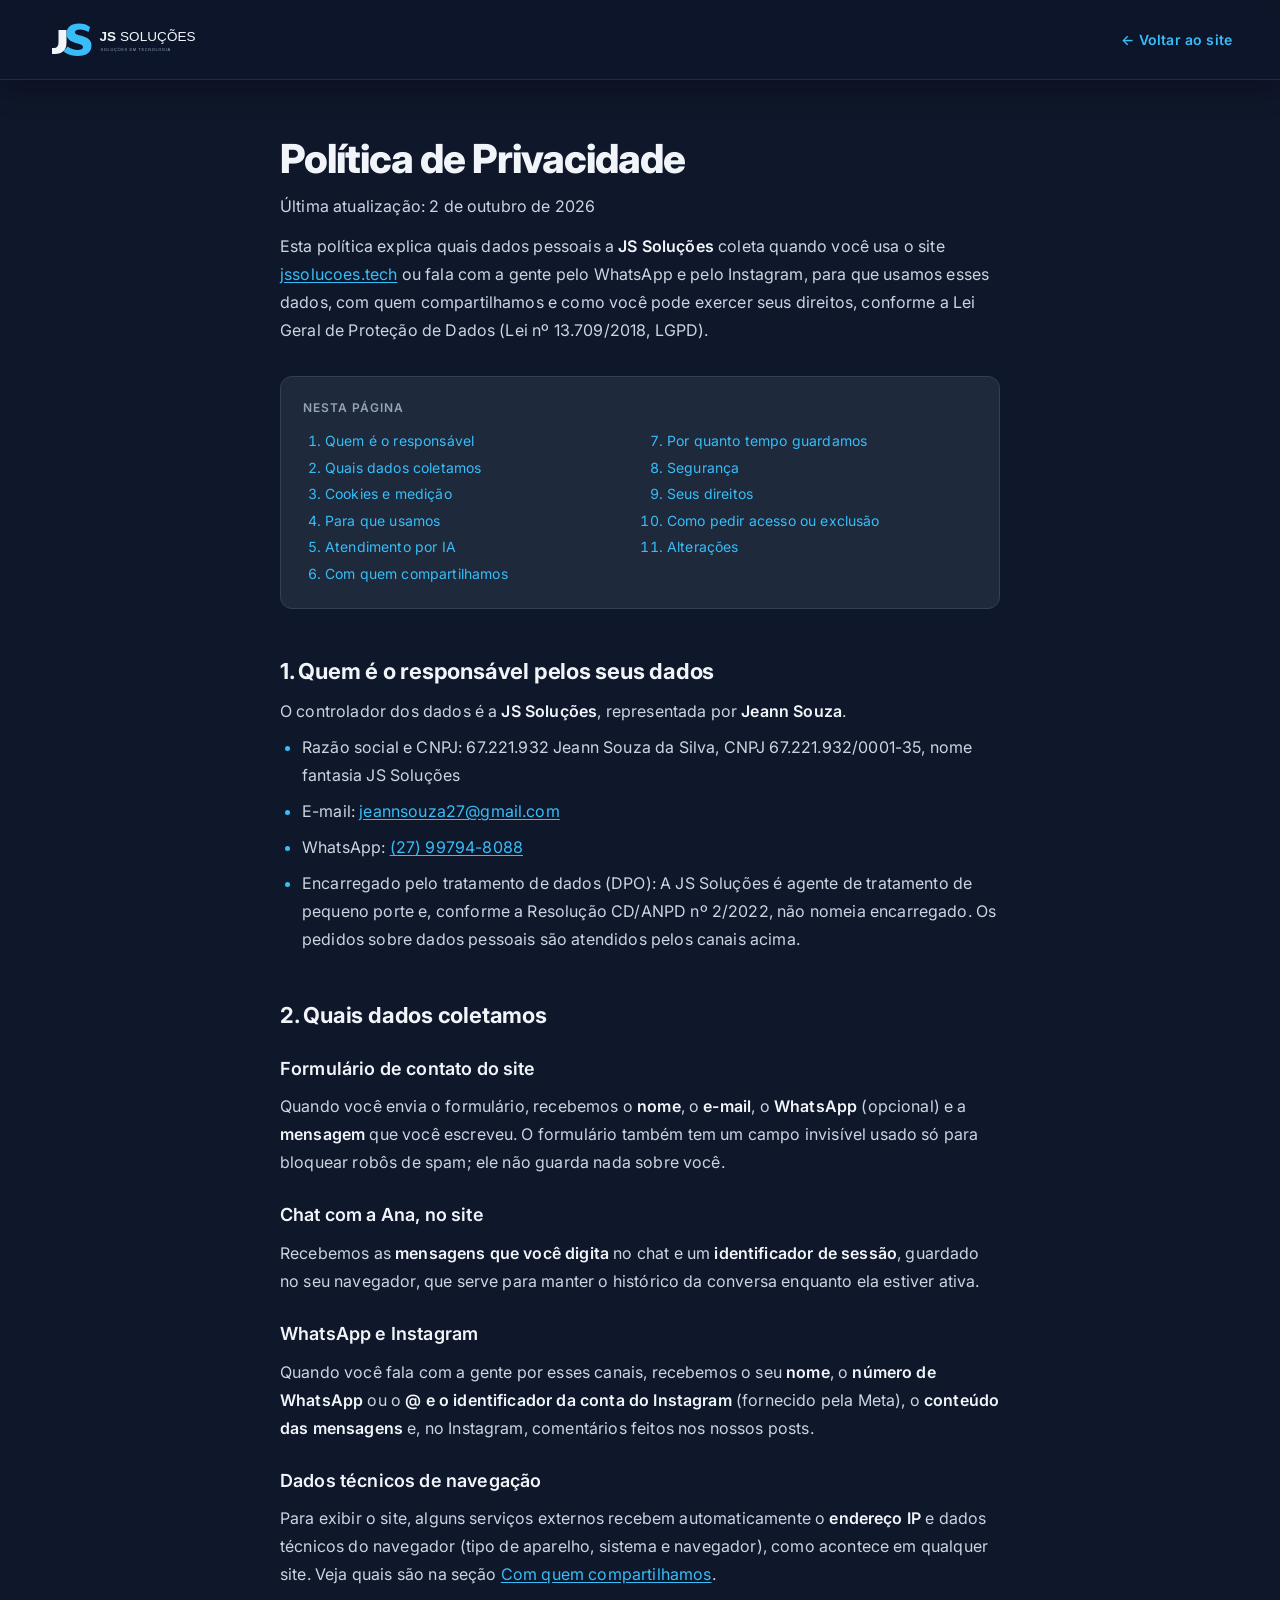
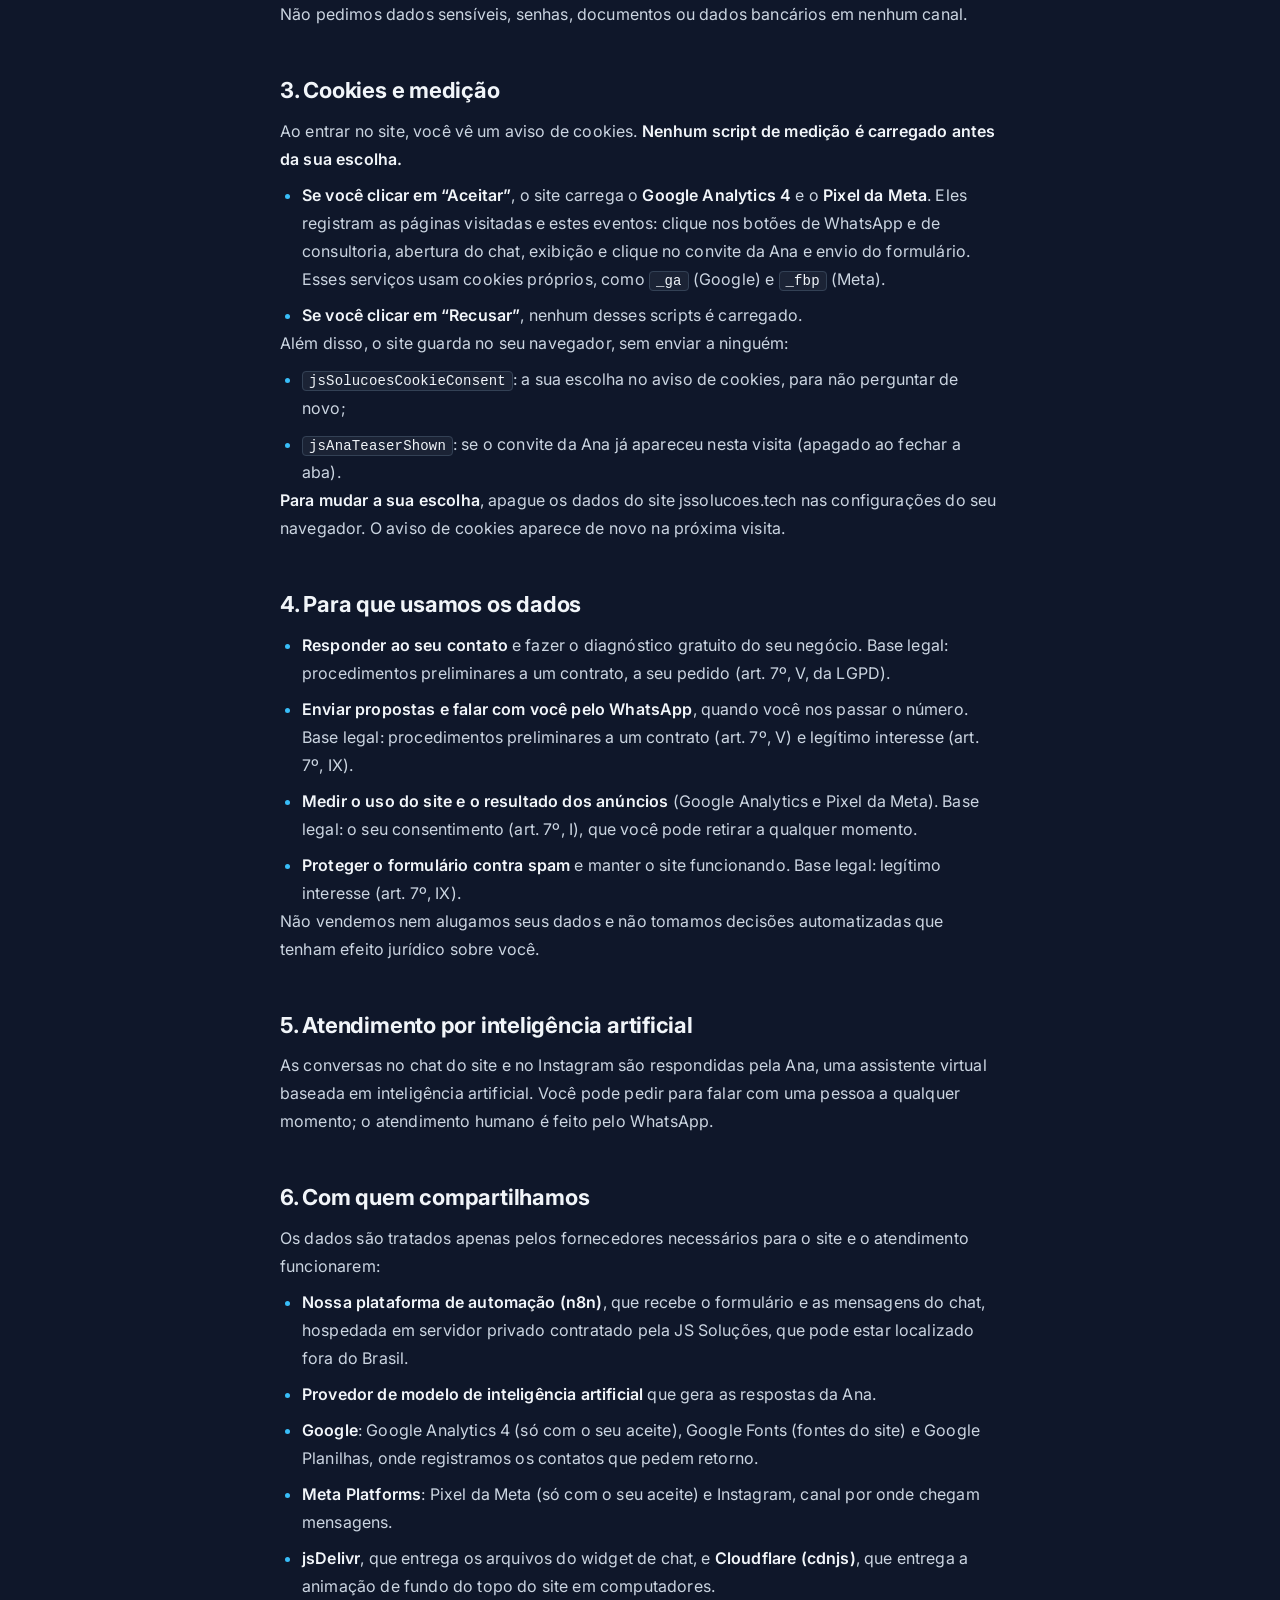
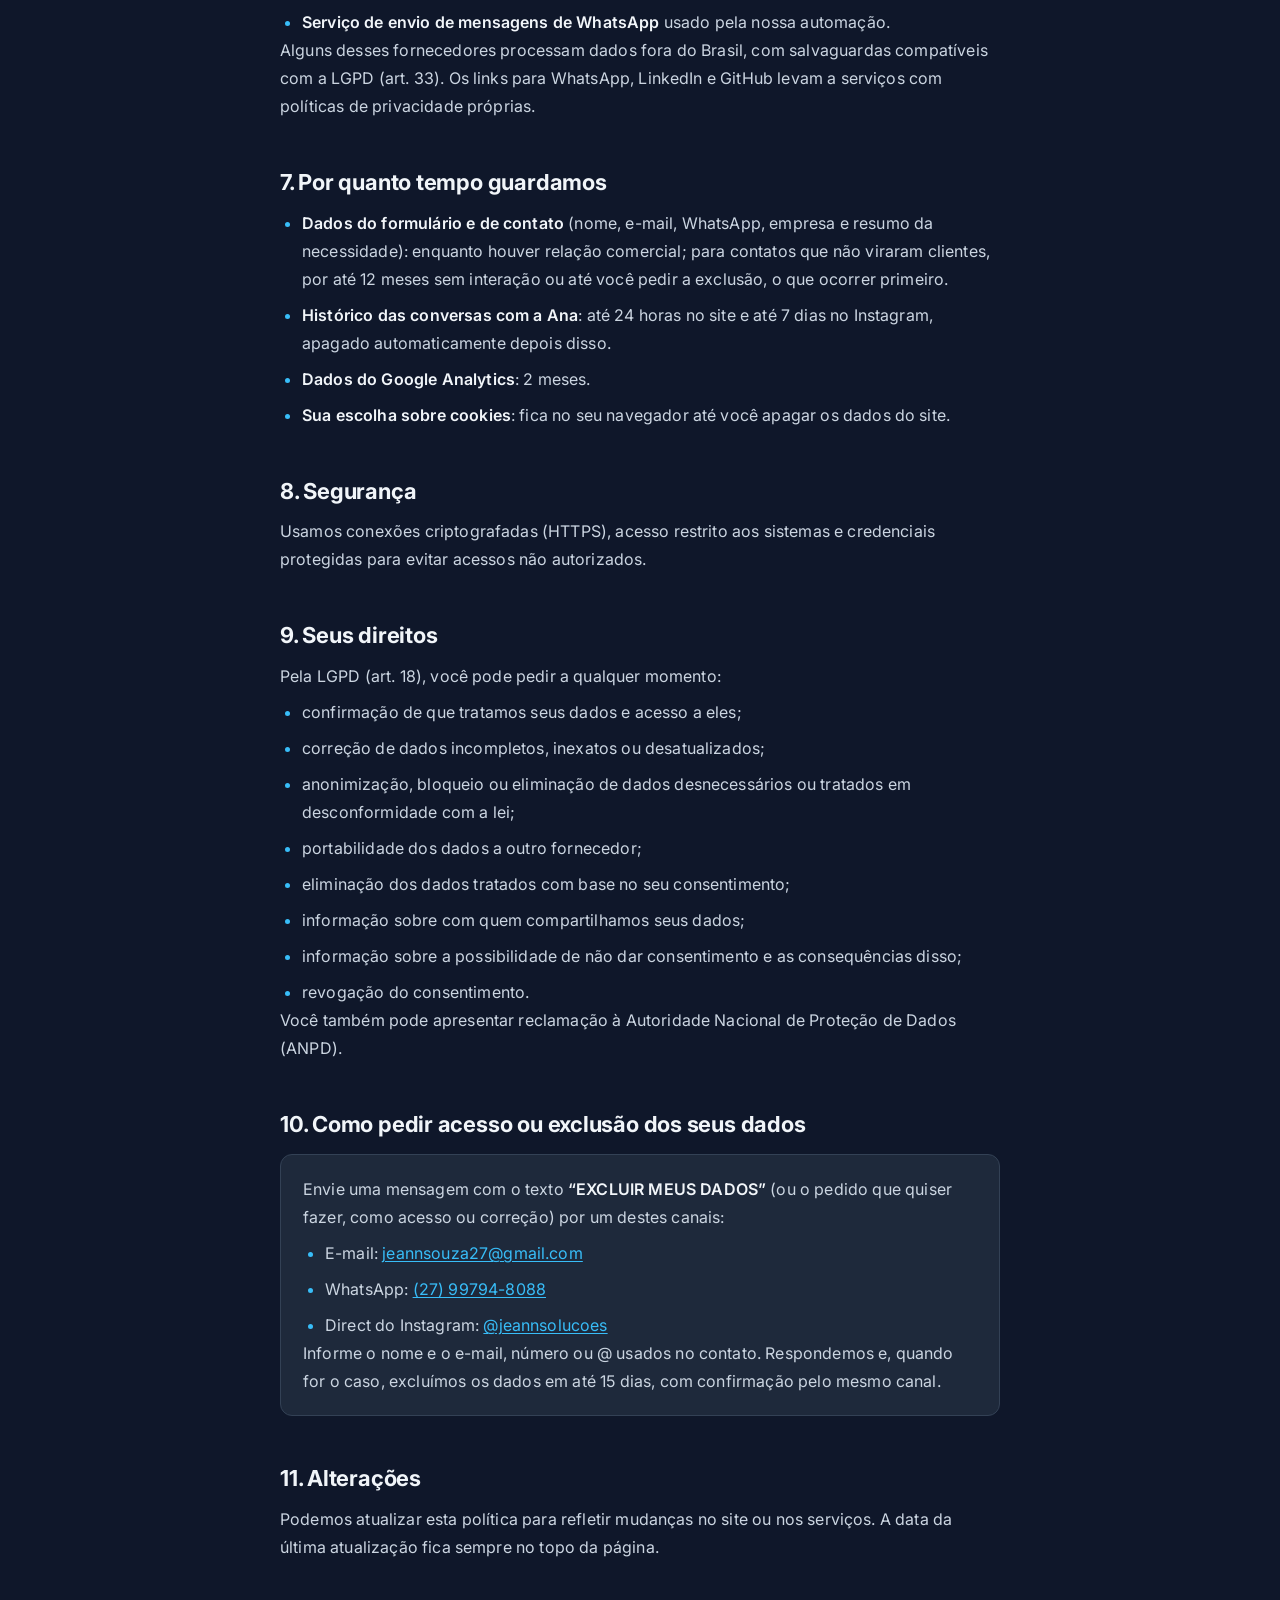
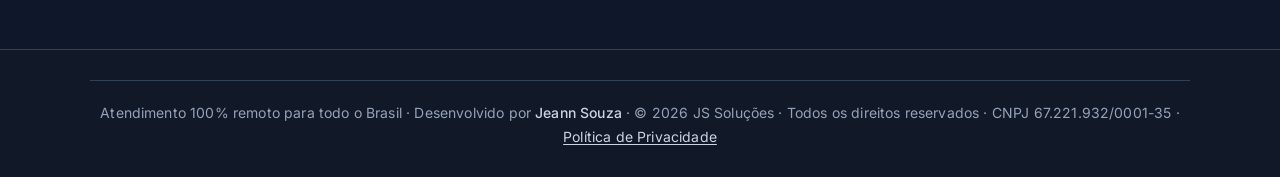
==== commit 04f5f0cc: "CNPJ no rodapé e legalName/taxID no JSON-LD - Rodapé da home e da /privacidade com "CNPJ 67.221.932/" ====
--- a/privacidade/index.html
+++ b/privacidade/index.html
@@ -15,7 +15,7 @@
   <link rel="preconnect" href="https://fonts.gstatic.com" crossorigin>
   <link href="https://fonts.googleapis.com/css2?family=Inter:wght@400;500;600;700;800&display=swap"
     rel="stylesheet">
-  <link rel="stylesheet" href="../styles.css?v=20261002d">
+  <link rel="stylesheet" href="../styles.css?v=20261002f">
 
   <style>
     /* Sem scripts.js aqui: o cabeçalho fixo fica sempre com o fundo desfocado,
@@ -112,12 +112,6 @@
       border: 1px solid var(--border);
       border-radius: 4px;
       padding: 1px 6px;
-    }
-
-    /* Marcador de informação a preencher pelo responsável */
-    .confirmar {
-      color: #fbbf24;
-      font-weight: 600;
     }
 
     .legal-box {
@@ -229,12 +223,13 @@
     <h2 id="responsavel">1. Quem é o responsável pelos seus dados</h2>
     <p>O controlador dos dados é a <strong>JS Soluções</strong>, representada por <strong>Jeann Souza</strong>.</p>
     <ul>
-      <li>Razão social e CNPJ: <span class="confirmar">[CONFIRMAR]</span></li>
+      <li>Razão social e CNPJ: 67.221.932 Jeann Souza da Silva, CNPJ 67.221.932/0001-35, nome fantasia JS
+        Soluções</li>
       <li>E-mail: <a href="mailto:jeannsouza27@gmail.com">jeannsouza27@gmail.com</a></li>
       <li>WhatsApp: <a href="https://wa.me/5527997948088">(27) 99794-8088</a></li>
-      <li>Encarregado pelo tratamento de dados (DPO): <span class="confirmar">[CONFIRMAR: nome do encarregado, ou
-          informar que a empresa é agente de tratamento de pequeno porte e usa os canais acima como canal de
-          comunicação, conforme a Resolução CD/ANPD nº 2/2022]</span></li>
+      <li>Encarregado pelo tratamento de dados (DPO): A JS Soluções é agente de tratamento de pequeno porte e,
+        conforme a Resolução CD/ANPD nº 2/2022, não nomeia encarregado. Os pedidos sobre dados pessoais são
+        atendidos pelos canais acima.</li>
     </ul>
 
     <h2 id="dados">2. Quais dados coletamos</h2>
@@ -252,7 +247,7 @@
     <p>Quando você fala com a gente por esses canais, recebemos o seu <strong>nome</strong>, o
       <strong>número de WhatsApp</strong> ou o <strong>@ e o identificador da conta do Instagram</strong>
       (fornecido pela Meta), o <strong>conteúdo das mensagens</strong> e, no Instagram, comentários feitos nos nossos
-      posts. <span class="confirmar">[CONFIRMAR: canais e dados que o atendimento usa hoje]</span></p>
+      posts.</p>
 
     <h3>Dados técnicos de navegação</h3>
     <p>Para exibir o site, alguns serviços externos recebem automaticamente o <strong>endereço IP</strong> e dados
@@ -302,19 +297,15 @@
     <p>Os dados são tratados apenas pelos fornecedores necessários para o site e o atendimento funcionarem:</p>
     <ul>
       <li><strong>Nossa plataforma de automação (n8n)</strong>, que recebe o formulário e as mensagens do chat,
-        hospedada em servidor contratado pela JS Soluções. <span class="confirmar">[CONFIRMAR: empresa de hospedagem
-          e país do servidor]</span></li>
-      <li><strong>Provedor do modelo de IA</strong> que gera as respostas da Ana: Anthropic. <span
-          class="confirmar">[CONFIRMAR]</span></li>
+        hospedada em servidor privado contratado pela JS Soluções, que pode estar localizado fora do Brasil.</li>
+      <li><strong>Provedor de modelo de inteligência artificial</strong> que gera as respostas da Ana.</li>
       <li><strong>Google</strong>: Google Analytics 4 (só com o seu aceite), Google Fonts (fontes do site) e Google
-        Planilhas, onde registramos os contatos que pedem retorno. <span class="confirmar">[CONFIRMAR o uso do Google
-          Planilhas]</span></li>
+        Planilhas, onde registramos os contatos que pedem retorno.</li>
       <li><strong>Meta Platforms</strong>: Pixel da Meta (só com o seu aceite) e Instagram, canal por onde chegam
         mensagens.</li>
       <li><strong>jsDelivr</strong>, que entrega os arquivos do widget de chat, e <strong>Cloudflare (cdnjs)</strong>,
         que entrega a animação de fundo do topo do site em computadores.</li>
-      <li><strong>Serviço de envio de mensagens de WhatsApp</strong> usado pela nossa automação. <span
-          class="confirmar">[CONFIRMAR: nome do fornecedor]</span></li>
+      <li><strong>Serviço de envio de mensagens de WhatsApp</strong> usado pela nossa automação.</li>
     </ul>
     <p>Alguns desses fornecedores processam dados fora do Brasil, com salvaguardas compatíveis com a LGPD (art. 33).
       Os links para WhatsApp, LinkedIn e GitHub levam a serviços com políticas de privacidade próprias.</p>
@@ -322,12 +313,11 @@
     <h2 id="retencao">7. Por quanto tempo guardamos</h2>
     <ul>
       <li><strong>Dados do formulário e de contato</strong> (nome, e-mail, WhatsApp, empresa e resumo da
-        necessidade): enquanto houver relação comercial ou até você pedir a exclusão. <span
-          class="confirmar">[CONFIRMAR: prazo máximo de guarda para contatos que não viraram clientes]</span></li>
+        necessidade): enquanto houver relação comercial; para contatos que não viraram clientes, por até 12 meses
+        sem interação ou até você pedir a exclusão, o que ocorrer primeiro.</li>
       <li><strong>Histórico das conversas com a Ana</strong>: até 24 horas no site e até 7 dias no Instagram, apagado
-        automaticamente depois disso. <span class="confirmar">[CONFIRMAR]</span></li>
-      <li><strong>Dados do Google Analytics</strong>: pelo prazo configurado na conta. <span
-          class="confirmar">[CONFIRMAR: 2 ou 14 meses]</span></li>
+        automaticamente depois disso.</li>
+      <li><strong>Dados do Google Analytics</strong>: 2 meses.</li>
       <li><strong>Sua escolha sobre cookies</strong>: fica no seu navegador até você apagar os dados do site.</li>
     </ul>
 
@@ -369,7 +359,11 @@
 
   <footer>
     <div class="footer-inner">
-      <p class="footer-bottom">© 2026 JS Soluções &middot; <a href="../">jssolucoes.tech</a></p>
+      <p class="footer-bottom"><span class="nowrap">Atendimento 100% remoto para todo o Brasil</span> &middot;
+        <span class="nowrap">Desenvolvido por <strong>Jeann Souza</strong></span> &middot;
+        <span class="nowrap">© 2026 JS Soluções</span> &middot; <span class="nowrap">Todos os direitos reservados</span>
+        &middot; <span class="nowrap">CNPJ 67.221.932/0001-35</span> &middot;
+        <a class="nowrap" href="./">Política de Privacidade</a></p>
     </div>
   </footer>
 
--- a/styles.css
+++ b/styles.css
@@ -2380,6 +2380,15 @@
   text-align: center;
 }
 
+/* Em telas menores, os botões flutuantes (chat e voltar ao topo) ficam sobre
+   a última linha do rodapé: reserva a altura deles para o link de privacidade
+   continuar visível e clicável. */
+@media (max-width: 1024px) {
+  footer {
+    padding-bottom: 96px;
+  }
+}
+
 .footer-inner {
   max-width: 1100px;
   margin: 0 auto;
@@ -2458,6 +2467,11 @@
   color: var(--text-muted);
   border-top: 1px solid var(--border);
   padding-top: 20px;
+}
+
+/* Trecho do rodapé que não deve quebrar no meio (CNPJ, link etc.) */
+.nowrap {
+  white-space: nowrap;
 }
 
 .footer-bottom strong {
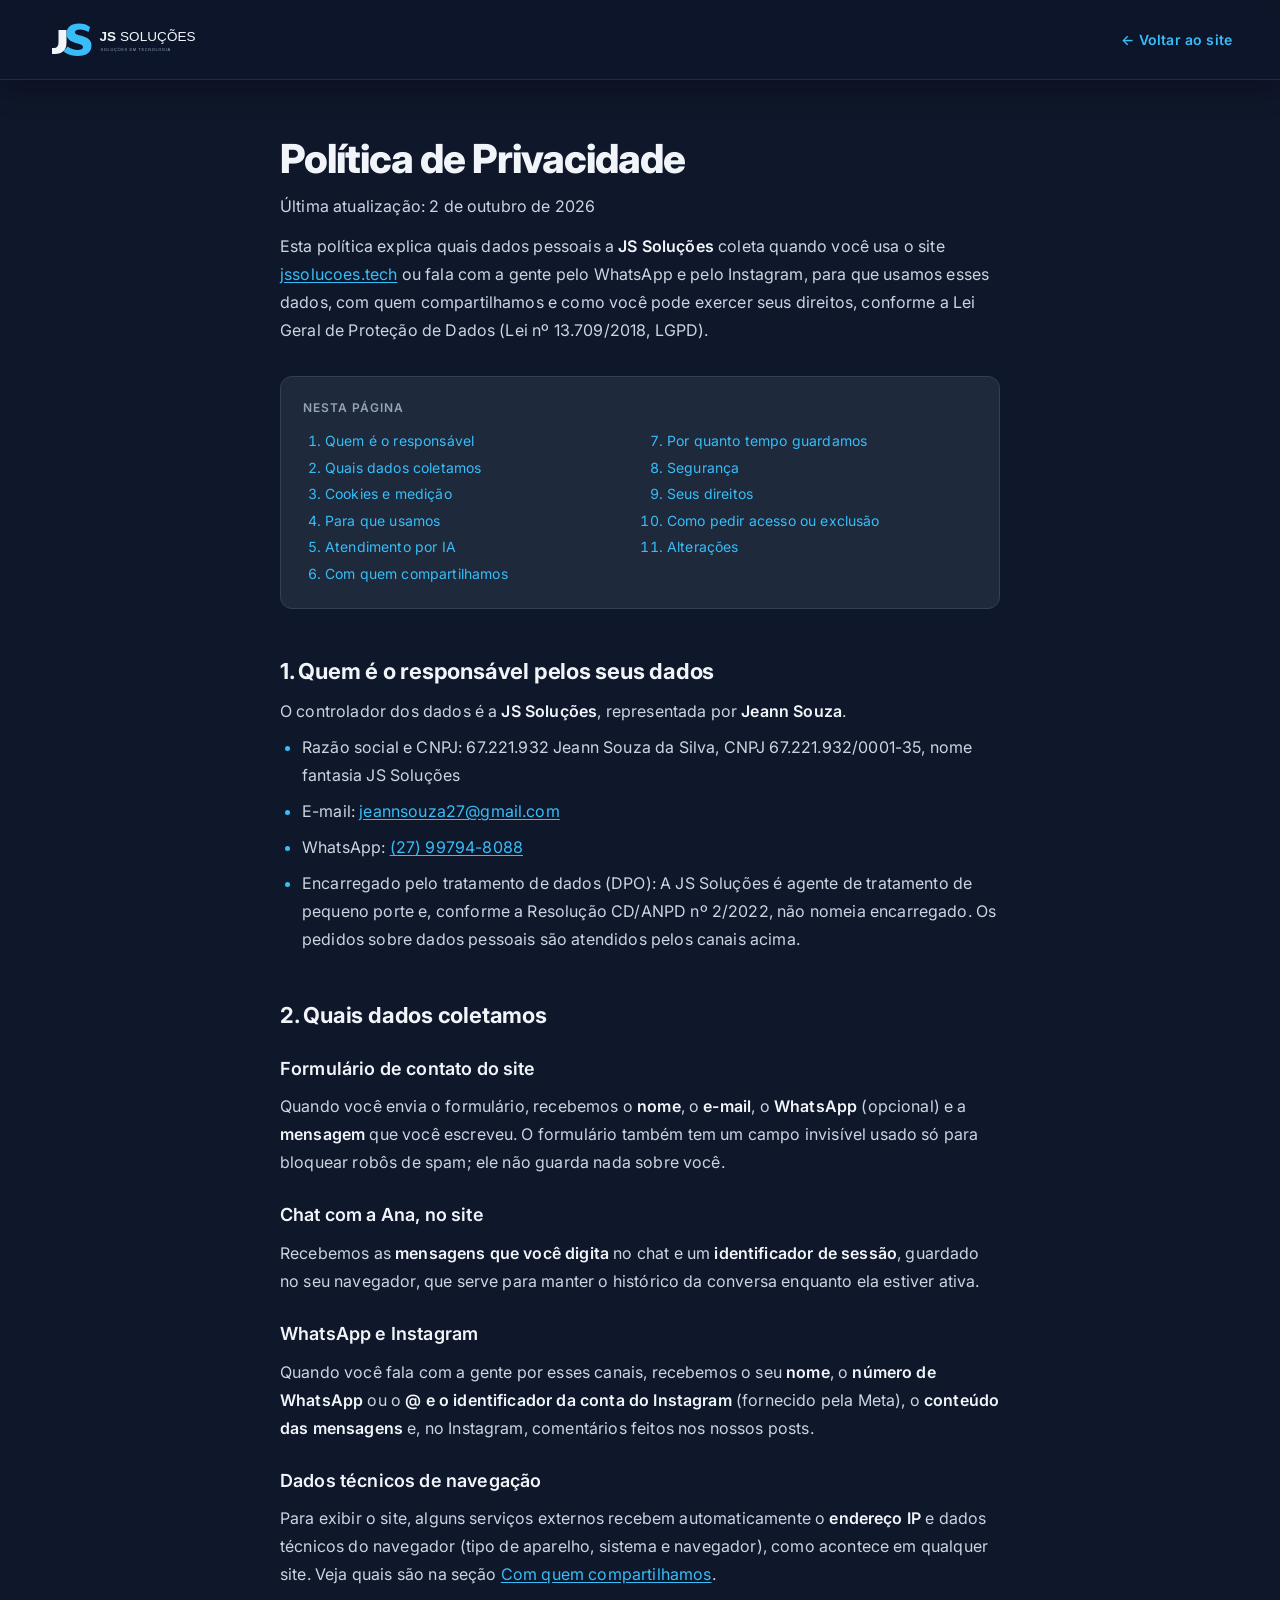
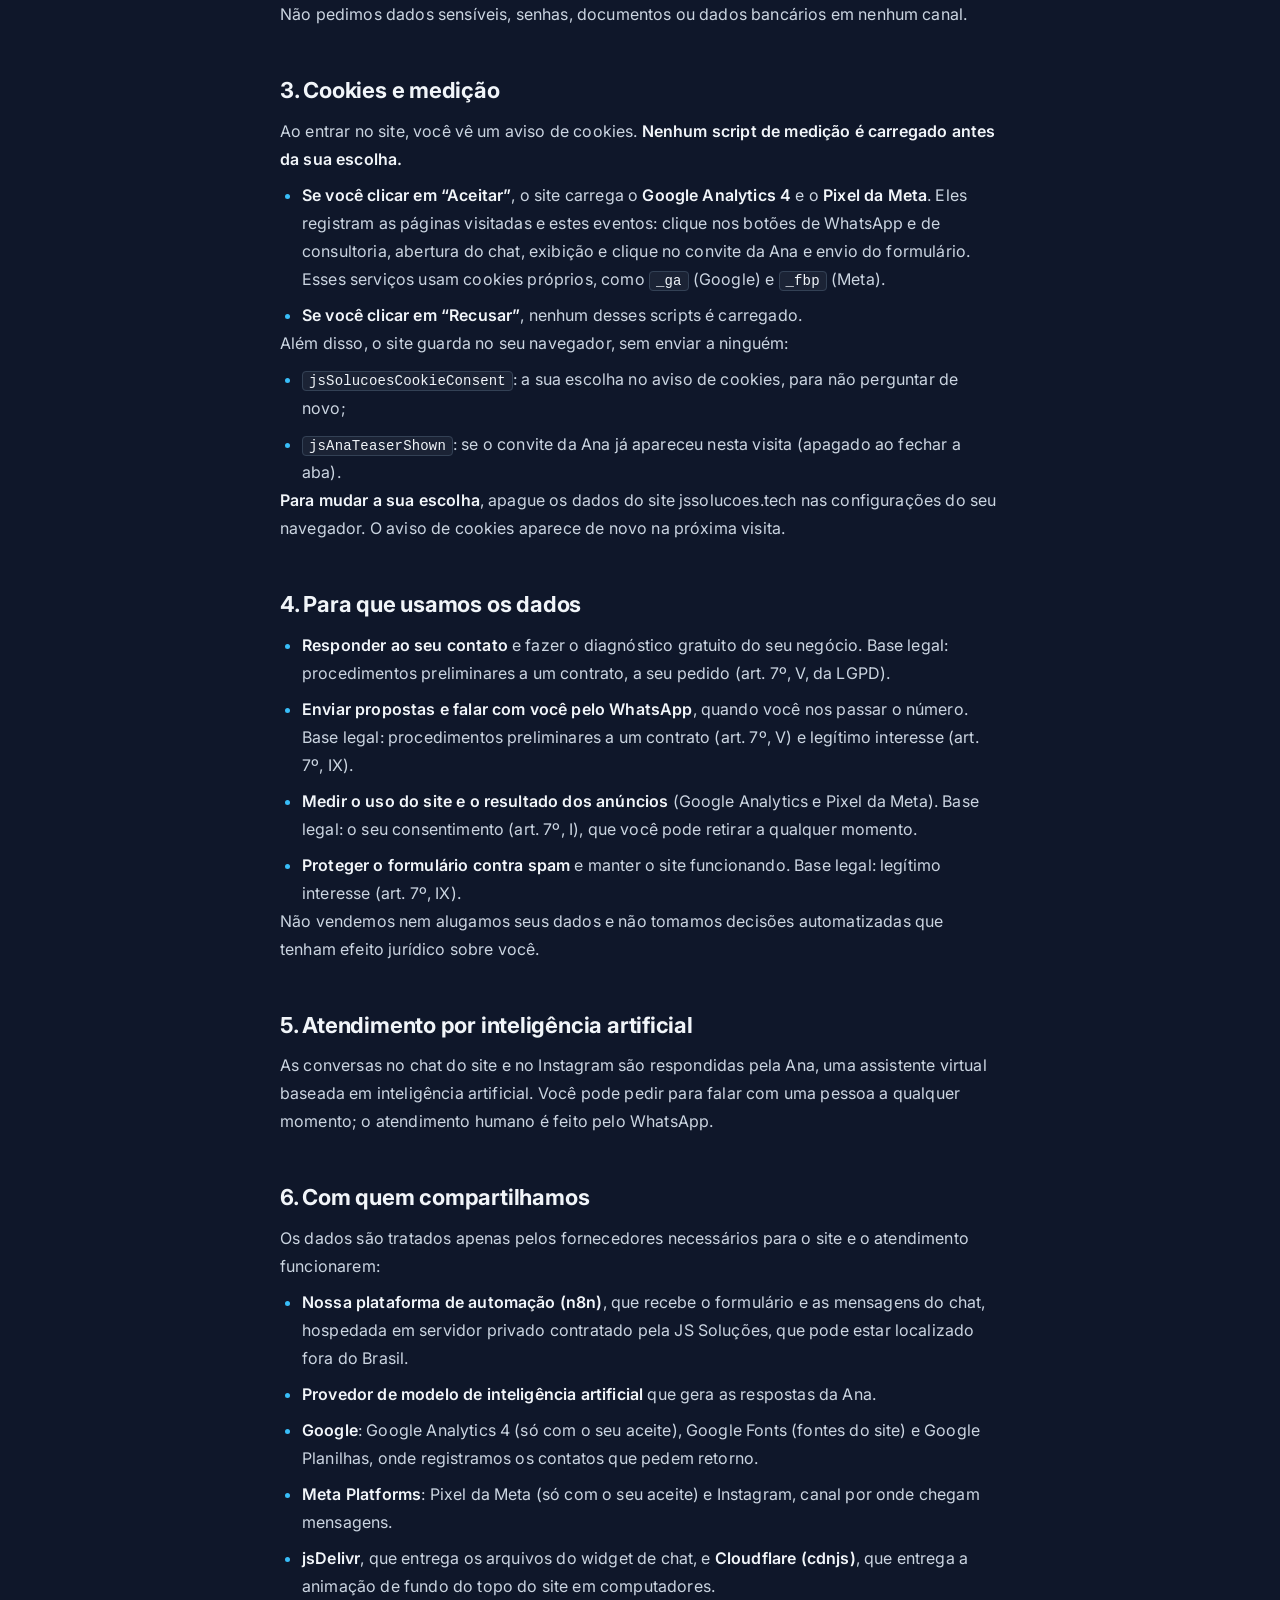
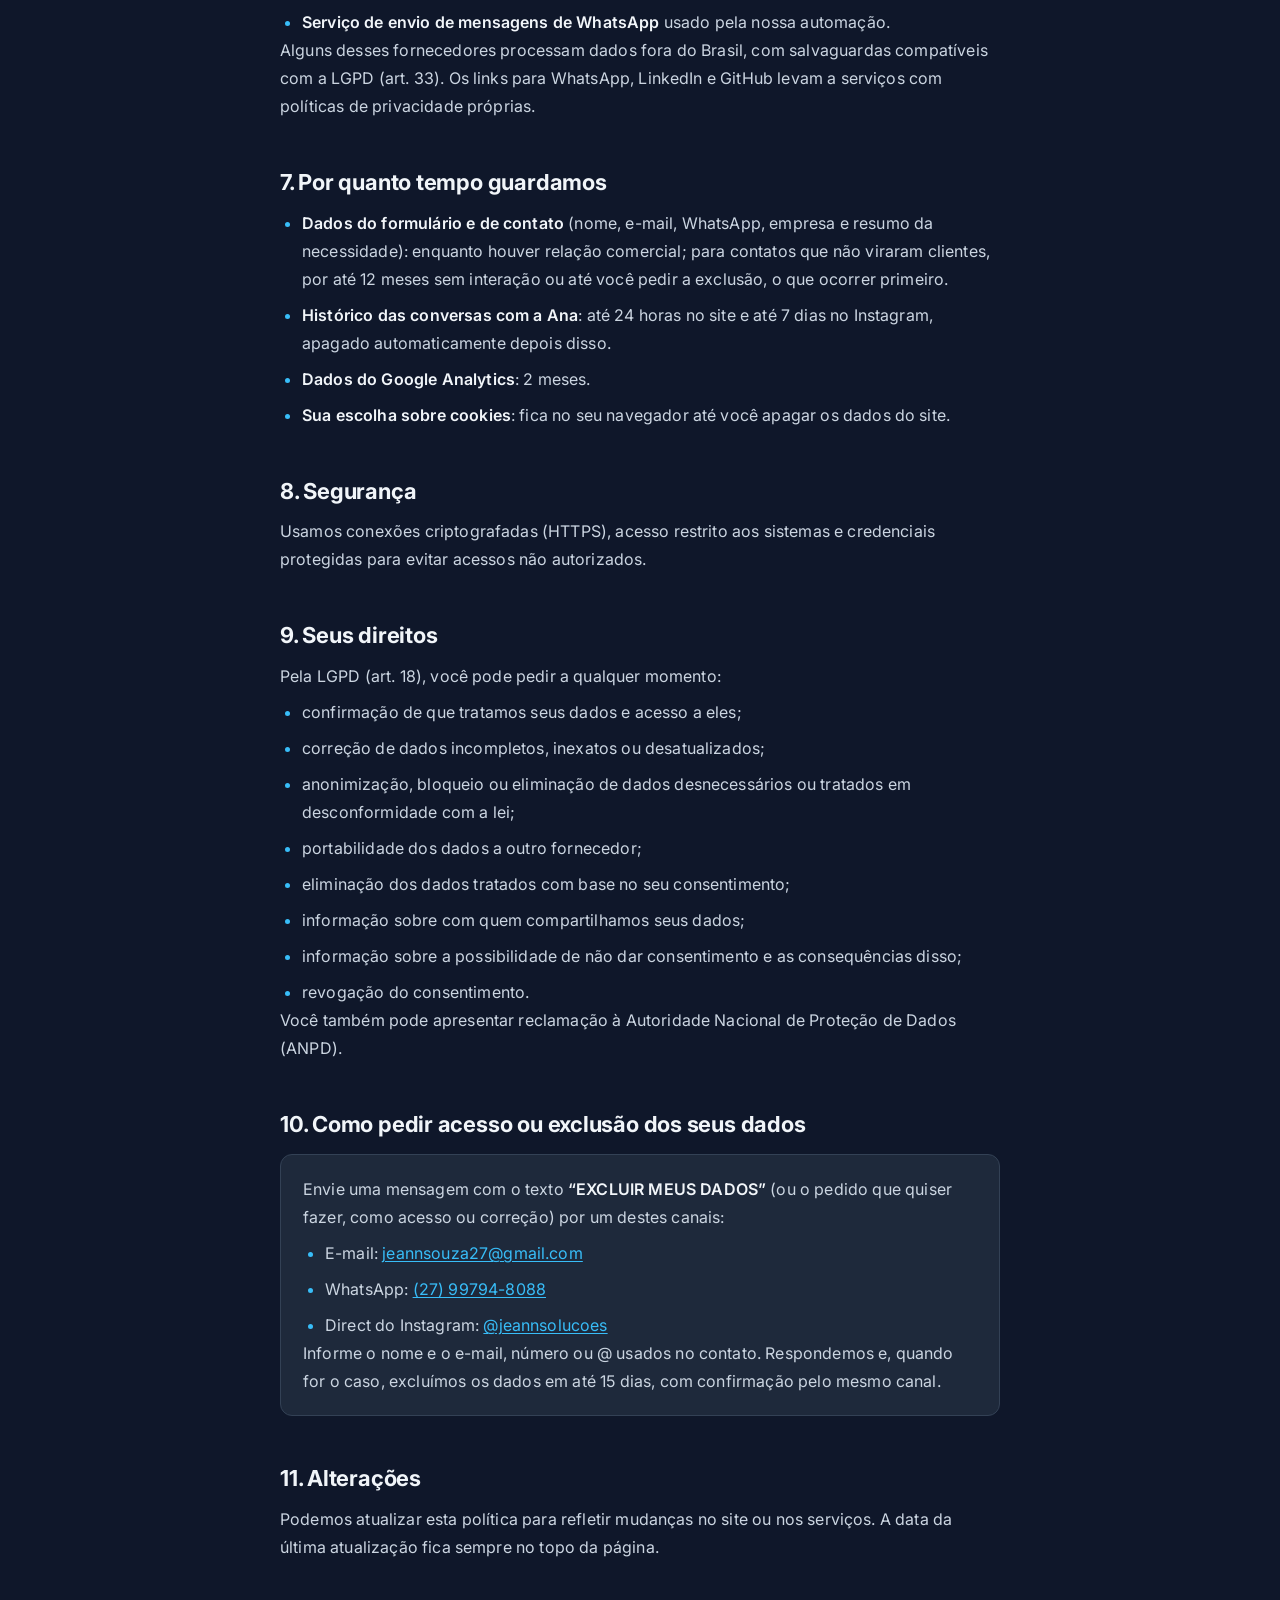
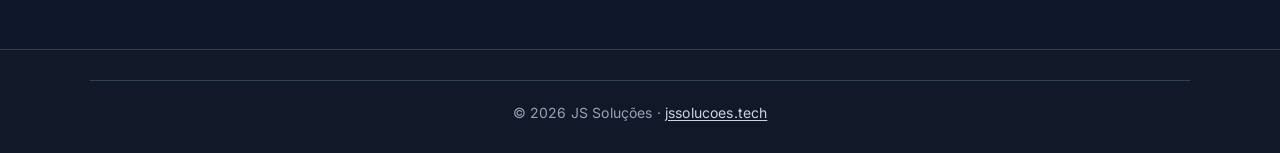
==== commit b9909047: "Política de Privacidade: remove os [CONFIRMAR] e completa os dados - Razão social, CNPJ e nome fanta" ====
--- a/privacidade/index.html
+++ b/privacidade/index.html
@@ -15,7 +15,7 @@
   <link rel="preconnect" href="https://fonts.gstatic.com" crossorigin>
   <link href="https://fonts.googleapis.com/css2?family=Inter:wght@400;500;600;700;800&display=swap"
     rel="stylesheet">
-  <link rel="stylesheet" href="../styles.css?v=20261002f">
+  <link rel="stylesheet" href="../styles.css?v=20261002e">
 
   <style>
     /* Sem scripts.js aqui: o cabeçalho fixo fica sempre com o fundo desfocado,
@@ -359,11 +359,7 @@
 
   <footer>
     <div class="footer-inner">
-      <p class="footer-bottom"><span class="nowrap">Atendimento 100% remoto para todo o Brasil</span> &middot;
-        <span class="nowrap">Desenvolvido por <strong>Jeann Souza</strong></span> &middot;
-        <span class="nowrap">© 2026 JS Soluções</span> &middot; <span class="nowrap">Todos os direitos reservados</span>
-        &middot; <span class="nowrap">CNPJ 67.221.932/0001-35</span> &middot;
-        <a class="nowrap" href="./">Política de Privacidade</a></p>
+      <p class="footer-bottom">© 2026 JS Soluções &middot; <a href="../">jssolucoes.tech</a></p>
     </div>
   </footer>
 
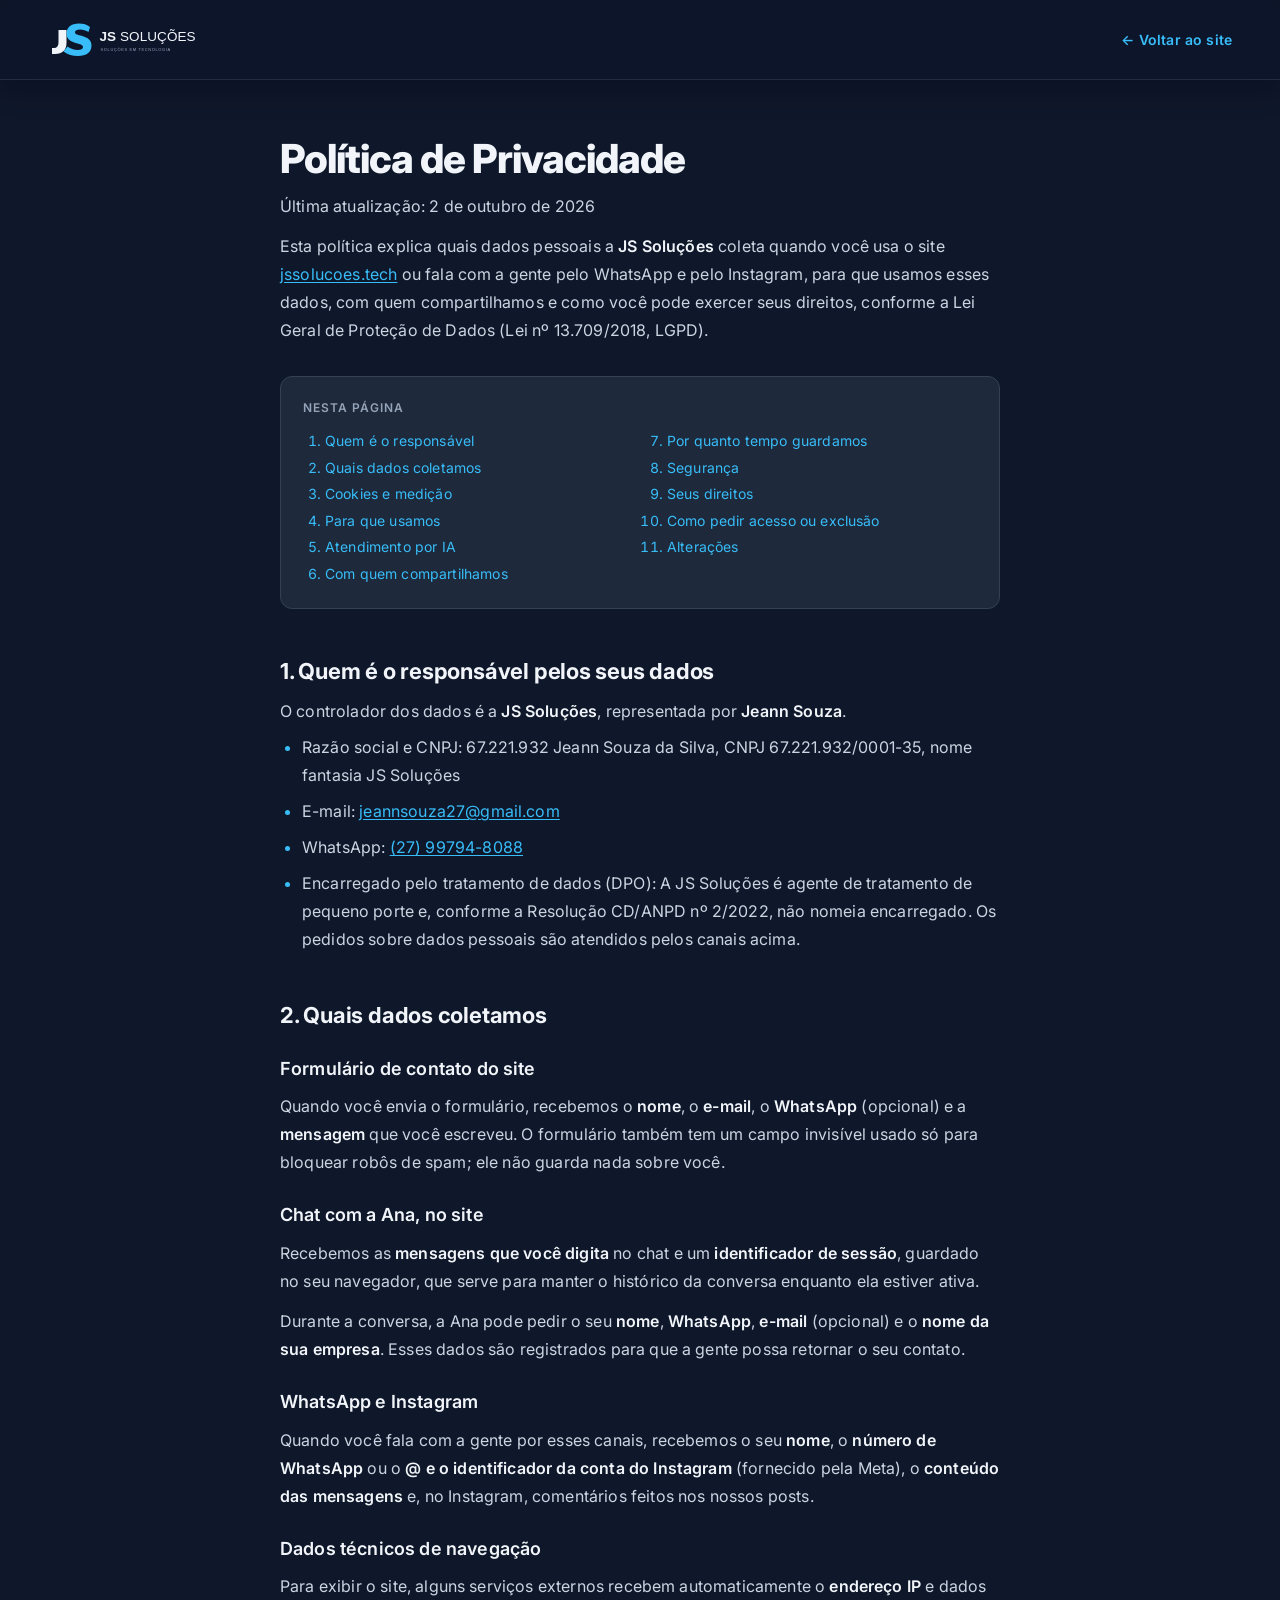
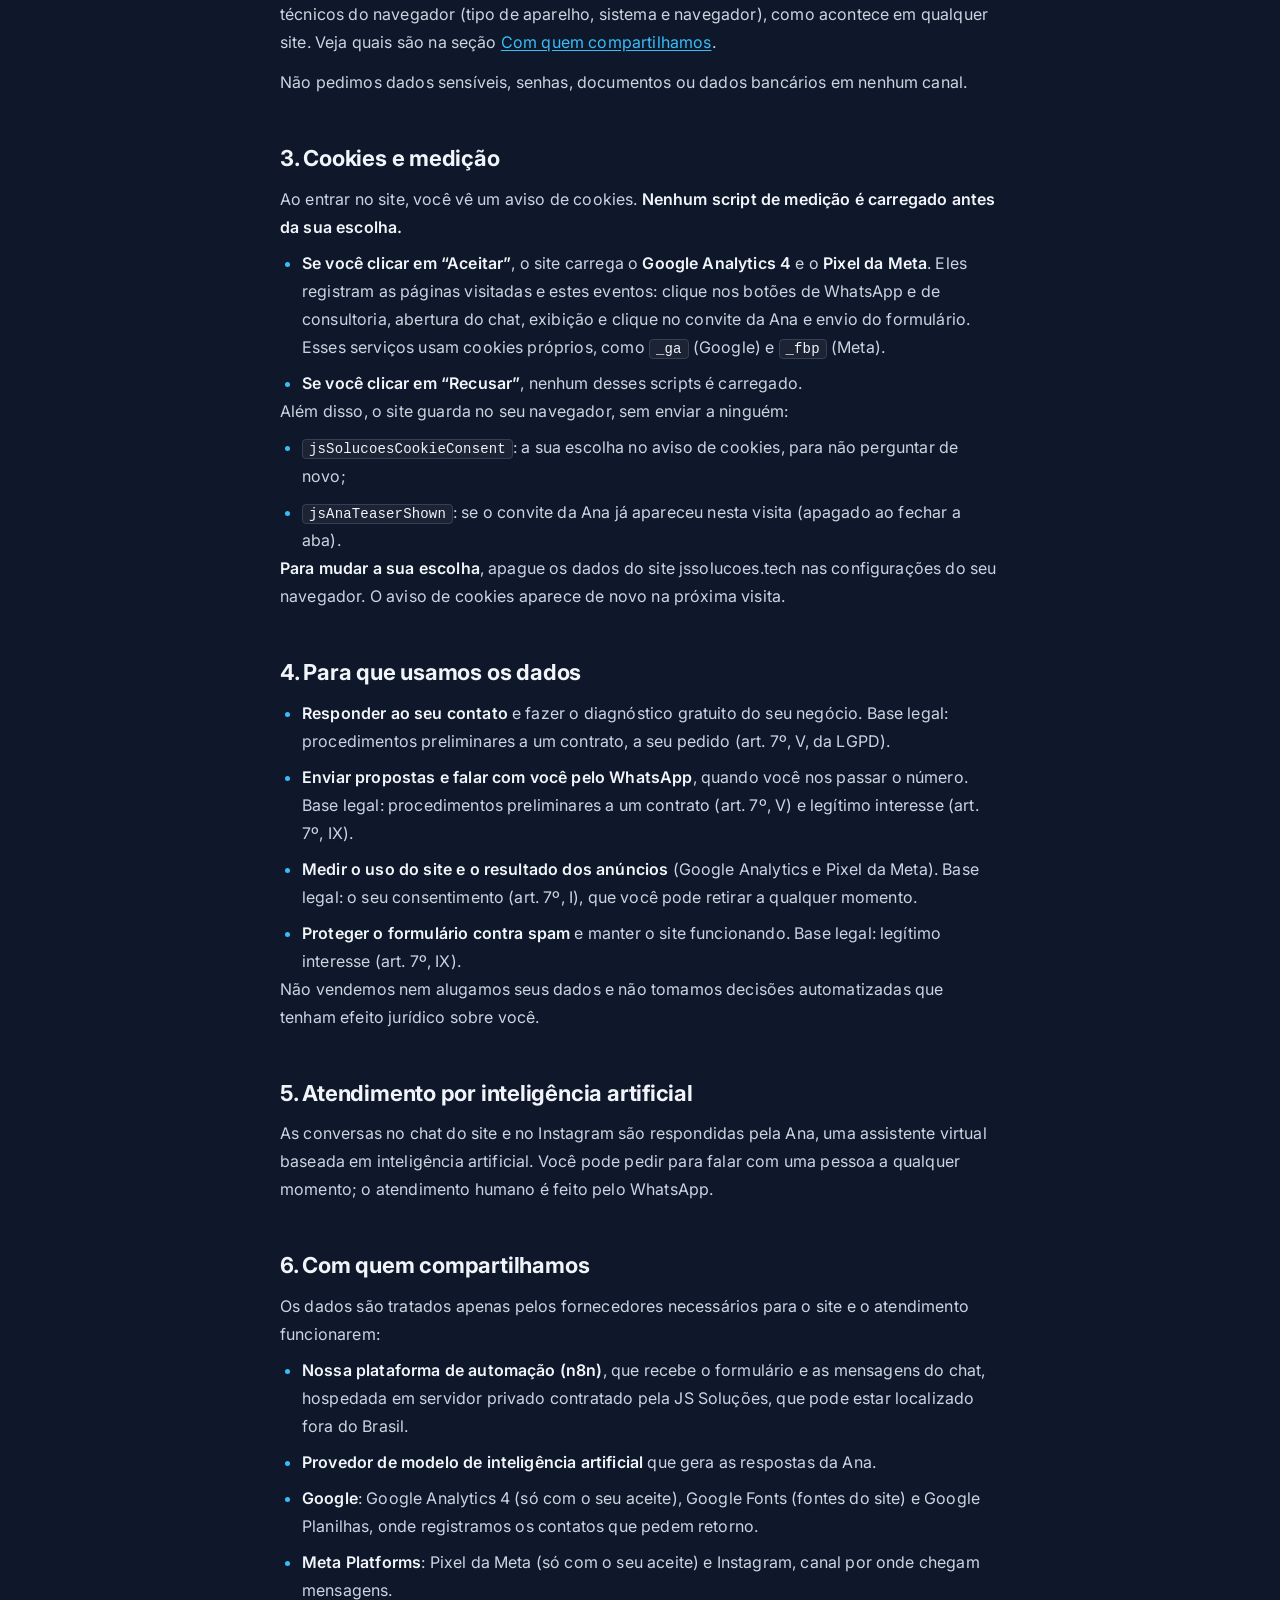
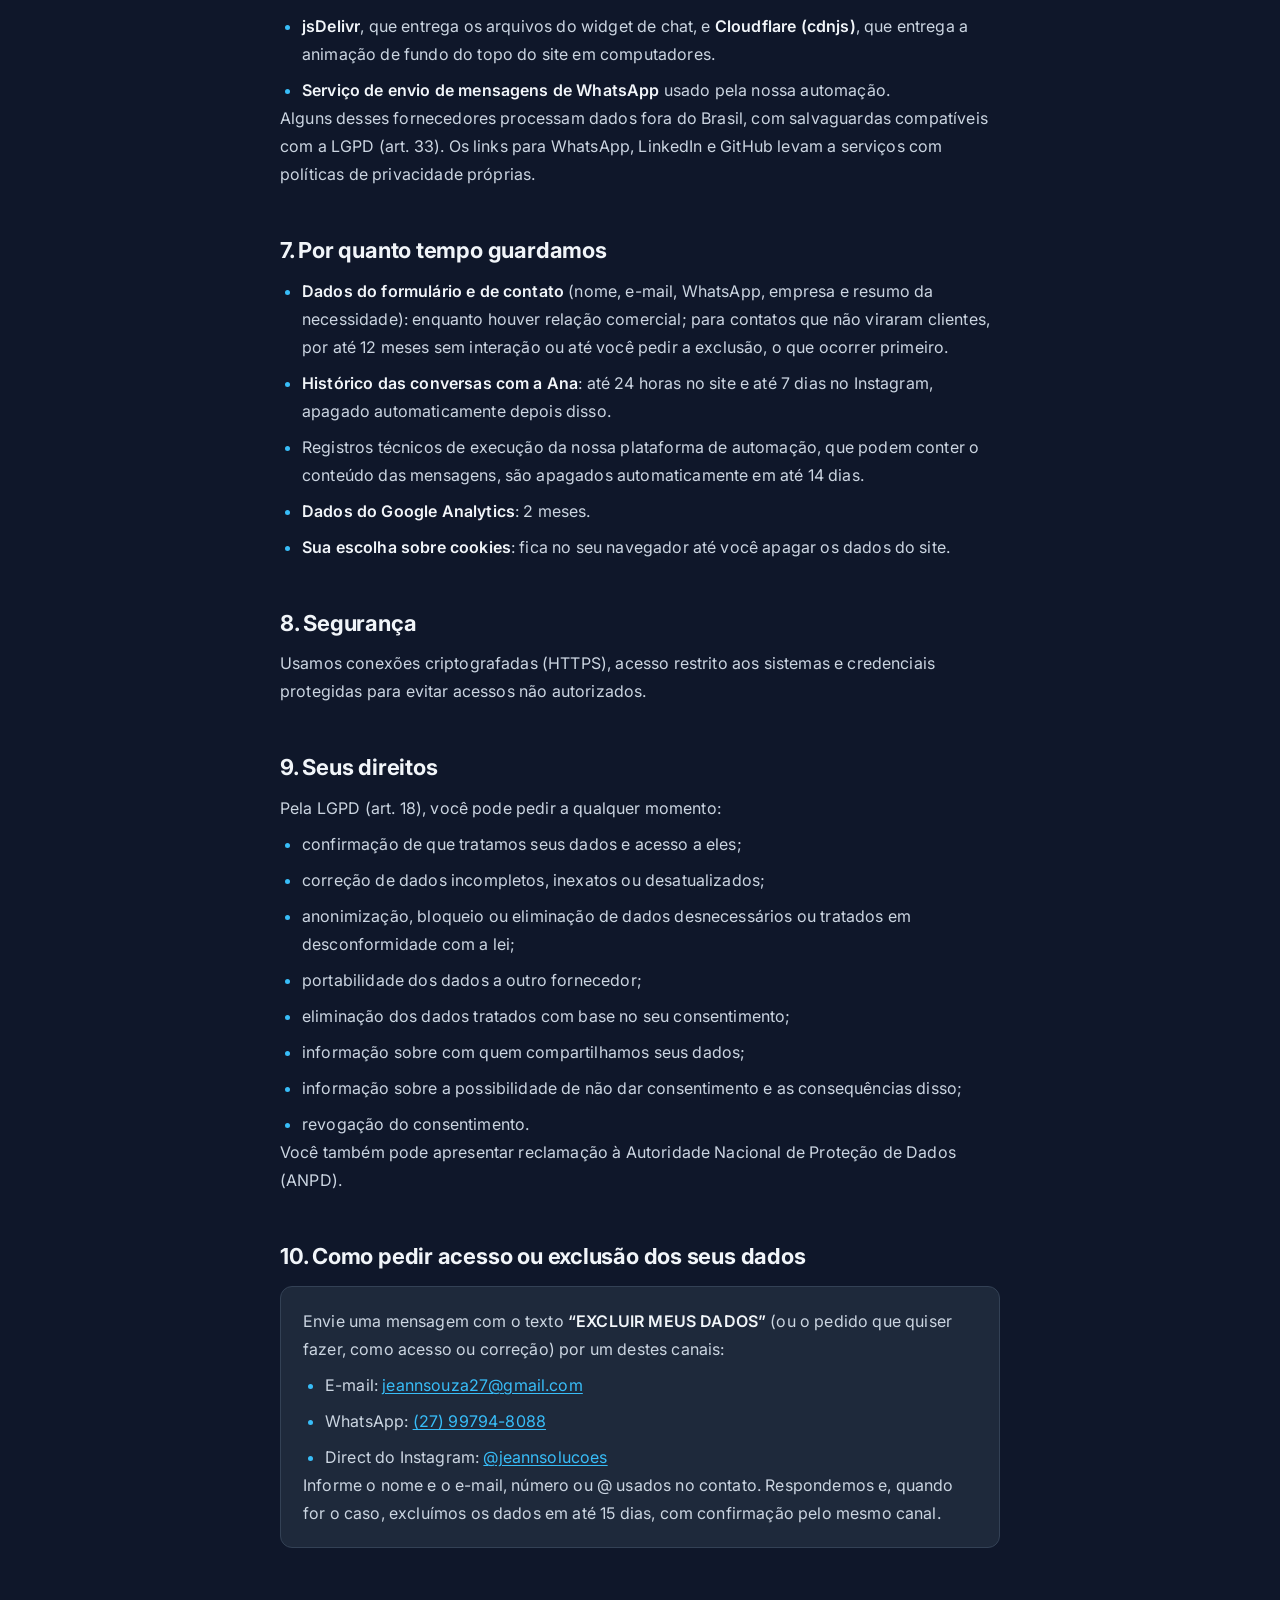
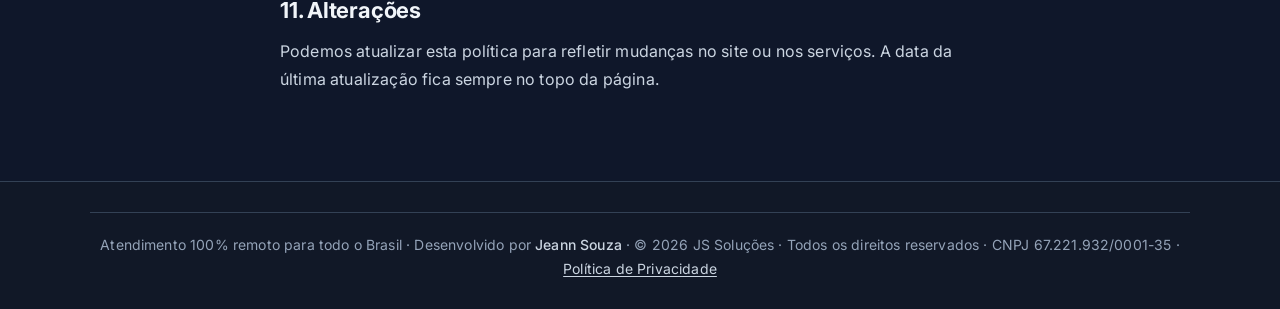
==== commit acb97fb5: "Política: dados pedidos no chat e prazo dos registros de execução - Seção 2: o chat pode pedir nome," ====
--- a/privacidade/index.html
+++ b/privacidade/index.html
@@ -15,7 +15,7 @@
   <link rel="preconnect" href="https://fonts.gstatic.com" crossorigin>
   <link href="https://fonts.googleapis.com/css2?family=Inter:wght@400;500;600;700;800&display=swap"
     rel="stylesheet">
-  <link rel="stylesheet" href="../styles.css?v=20261002e">
+  <link rel="stylesheet" href="../styles.css?v=20261002f">
 
   <style>
     /* Sem scripts.js aqui: o cabeçalho fixo fica sempre com o fundo desfocado,
@@ -242,6 +242,9 @@
     <h3>Chat com a Ana, no site</h3>
     <p>Recebemos as <strong>mensagens que você digita</strong> no chat e um <strong>identificador de sessão</strong>,
       guardado no seu navegador, que serve para manter o histórico da conversa enquanto ela estiver ativa.</p>
+    <p>Durante a conversa, a Ana pode pedir o seu <strong>nome</strong>, <strong>WhatsApp</strong>,
+      <strong>e-mail</strong> (opcional) e o <strong>nome da sua empresa</strong>. Esses dados são registrados para
+      que a gente possa retornar o seu contato.</p>
 
     <h3>WhatsApp e Instagram</h3>
     <p>Quando você fala com a gente por esses canais, recebemos o seu <strong>nome</strong>, o
@@ -317,6 +320,8 @@
         sem interação ou até você pedir a exclusão, o que ocorrer primeiro.</li>
       <li><strong>Histórico das conversas com a Ana</strong>: até 24 horas no site e até 7 dias no Instagram, apagado
         automaticamente depois disso.</li>
+      <li>Registros técnicos de execução da nossa plataforma de automação, que podem conter o conteúdo das mensagens,
+        são apagados automaticamente em até 14 dias.</li>
       <li><strong>Dados do Google Analytics</strong>: 2 meses.</li>
       <li><strong>Sua escolha sobre cookies</strong>: fica no seu navegador até você apagar os dados do site.</li>
     </ul>
@@ -359,7 +364,11 @@
 
   <footer>
     <div class="footer-inner">
-      <p class="footer-bottom">© 2026 JS Soluções &middot; <a href="../">jssolucoes.tech</a></p>
+      <p class="footer-bottom"><span class="nowrap">Atendimento 100% remoto para todo o Brasil</span> &middot;
+        <span class="nowrap">Desenvolvido por <strong>Jeann Souza</strong></span> &middot;
+        <span class="nowrap">© 2026 JS Soluções</span> &middot; <span class="nowrap">Todos os direitos reservados</span>
+        &middot; <span class="nowrap">CNPJ 67.221.932/0001-35</span> &middot;
+        <a class="nowrap" href="./">Política de Privacidade</a></p>
     </div>
   </footer>
 
